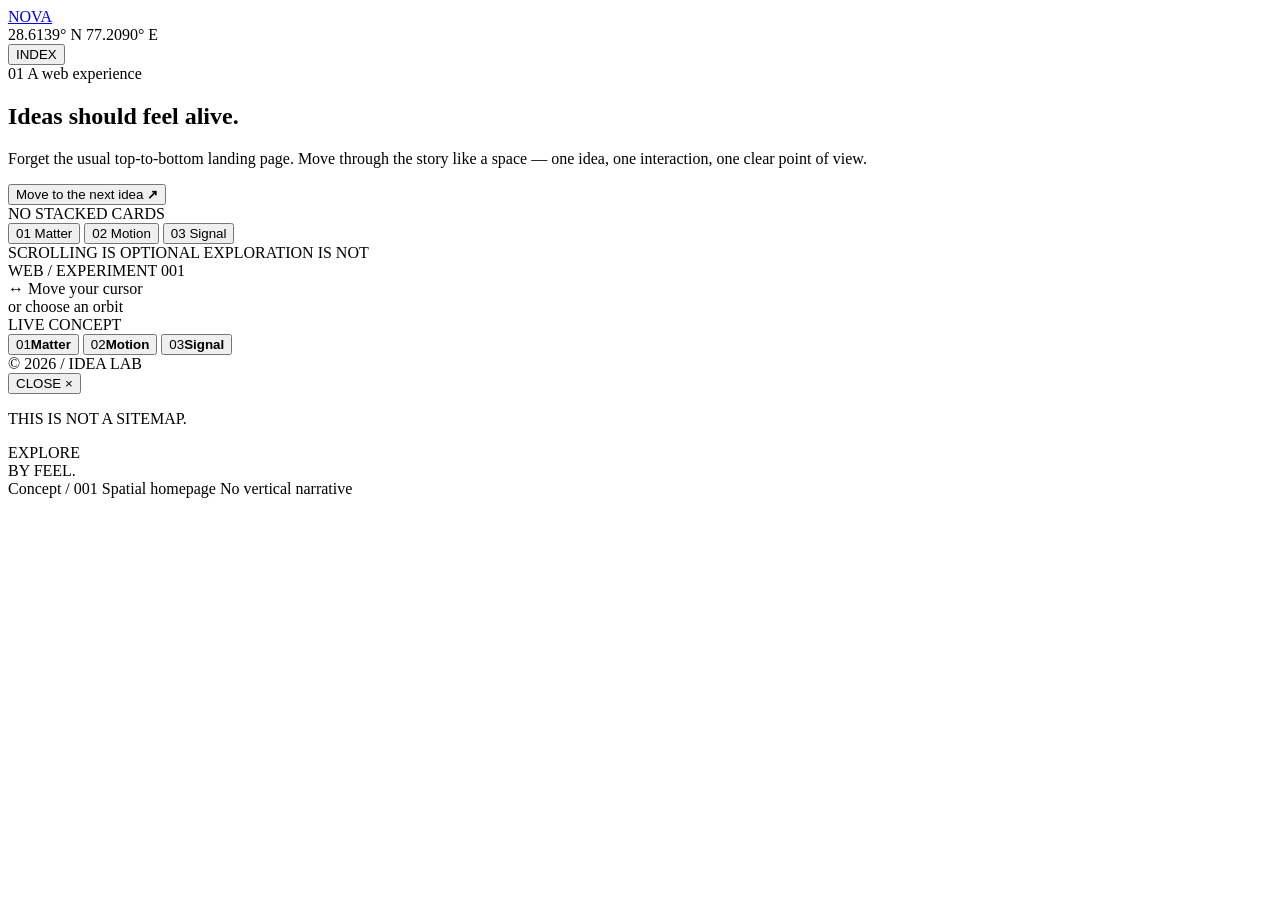
==== index.html @ 2e42d306 "Add spatial homepage concept" ====
<!DOCTYPE html>
<html lang="en">
<head>
  <meta charset="UTF-8" />
  <meta name="viewport" content="width=device-width, initial-scale=1.0" />
  <meta name="description" content="A spatial, non-linear single-page website concept." />
  <title>NOVA — Spatial Web Concept</title>

  <link rel="preconnect" href="https://fonts.googleapis.com">
  <link rel="preconnect" href="https://fonts.gstatic.com" crossorigin>
  <link href="https://fonts.googleapis.com/css2?family=Manrope:wght@400;500;600;700;800&display=swap" rel="stylesheet">

  <link rel="stylesheet" href="styles.css" />
</head>
<body>
  <div class="cursor" aria-hidden="true"></div>
  <div class="cursor-dot" aria-hidden="true"></div>

  <div class="page-noise" aria-hidden="true"></div>
  <div class="grid" aria-hidden="true"></div>

  <header class="topbar">
    <a class="brand" href="#" aria-label="NOVA home">
      <span class="brand-mark">
        <i></i><i></i><i></i><i></i>
      </span>
      <span>NOVA</span>
    </a>

    <div class="coordinates" aria-hidden="true">
      <span>28.6139° N</span>
      <span>77.2090° E</span>
    </div>

    <button class="menu-button" type="button" aria-label="Open concept menu">
      <span>INDEX</span>
      <span class="menu-dot"></span>
    </button>
  </header>

  <main class="stage">
    <div class="ambient ambient-a" aria-hidden="true"></div>
    <div class="ambient ambient-b" aria-hidden="true"></div>
    <div class="ambient ambient-c" aria-hidden="true"></div>

    <section class="core" aria-live="polite">
      <span class="orbit-line orbit-line-a" aria-hidden="true"></span>
      <span class="orbit-line orbit-line-b" aria-hidden="true"></span>

      <div class="core-inner">
        <div class="eyebrow">
          <span class="eyebrow-index" id="eyebrowIndex">01</span>
          <span id="eyebrowText">A web experience</span>
        </div>

        <h1 id="sceneTitle">
          <span>Ideas should</span>
          <strong>feel alive.</strong>
        </h1>

        <p id="sceneCopy">
          Forget the usual top-to-bottom landing page. Move through the story like a space — one idea, one interaction, one clear point of view.
        </p>

        <button class="primary-action" id="primaryAction" type="button">
          <span>Move to the next idea</span>
          <b>↗</b>
        </button>
      </div>

      <div class="core-stamp" aria-hidden="true">
        <span>NO</span>
        <span>STACKED</span>
        <span>CARDS</span>
      </div>
    </section>

    <button class="scene-node node-one is-active" data-scene="0" type="button" aria-label="Open Matter scene">
      <span class="node-number">01</span>
      <span class="node-label">Matter</span>
      <span class="node-pulse"></span>
    </button>

    <button class="scene-node node-two" data-scene="1" type="button" aria-label="Open Motion scene">
      <span class="node-number">02</span>
      <span class="node-label">Motion</span>
      <span class="node-pulse"></span>
    </button>

    <button class="scene-node node-three" data-scene="2" type="button" aria-label="Open Signal scene">
      <span class="node-number">03</span>
      <span class="node-label">Signal</span>
      <span class="node-pulse"></span>
    </button>

    <div class="side-note side-note-left" aria-hidden="true">
      <span>SCROLLING IS OPTIONAL</span>
      <i></i>
      <span>EXPLORATION IS NOT</span>
    </div>

    <div class="side-note side-note-right" aria-hidden="true">
      <span>WEB / EXPERIMENT 001</span>
    </div>

    <div class="gesture-hint" aria-hidden="true">
      <span class="gesture-icon">↔</span>
      <span>Move your cursor<br>or choose an orbit</span>
    </div>
  </main>

  <footer class="bottom-bar">
    <div class="status">
      <span class="status-light"></span>
      <span>LIVE CONCEPT</span>
    </div>

    <nav class="scene-track" aria-label="Scene selector">
      <button class="track-item is-active" data-scene="0" type="button">
        <span>01</span><i></i><b>Matter</b>
      </button>
      <button class="track-item" data-scene="1" type="button">
        <span>02</span><i></i><b>Motion</b>
      </button>
      <button class="track-item" data-scene="2" type="button">
        <span>03</span><i></i><b>Signal</b>
      </button>
    </nav>

    <div class="edition">© 2026 / IDEA LAB</div>
  </footer>

  <aside class="index-panel" aria-hidden="true">
    <button class="panel-close" type="button">CLOSE ×</button>
    <p>THIS IS NOT A SITEMAP.</p>
    <div class="panel-word">EXPLORE<br>BY FEEL.</div>
    <div class="panel-meta">
      <span>Concept / 001</span>
      <span>Spatial homepage</span>
      <span>No vertical narrative</span>
    </div>
  </aside>

  <script src="script.js"></script>
</body>
</html>
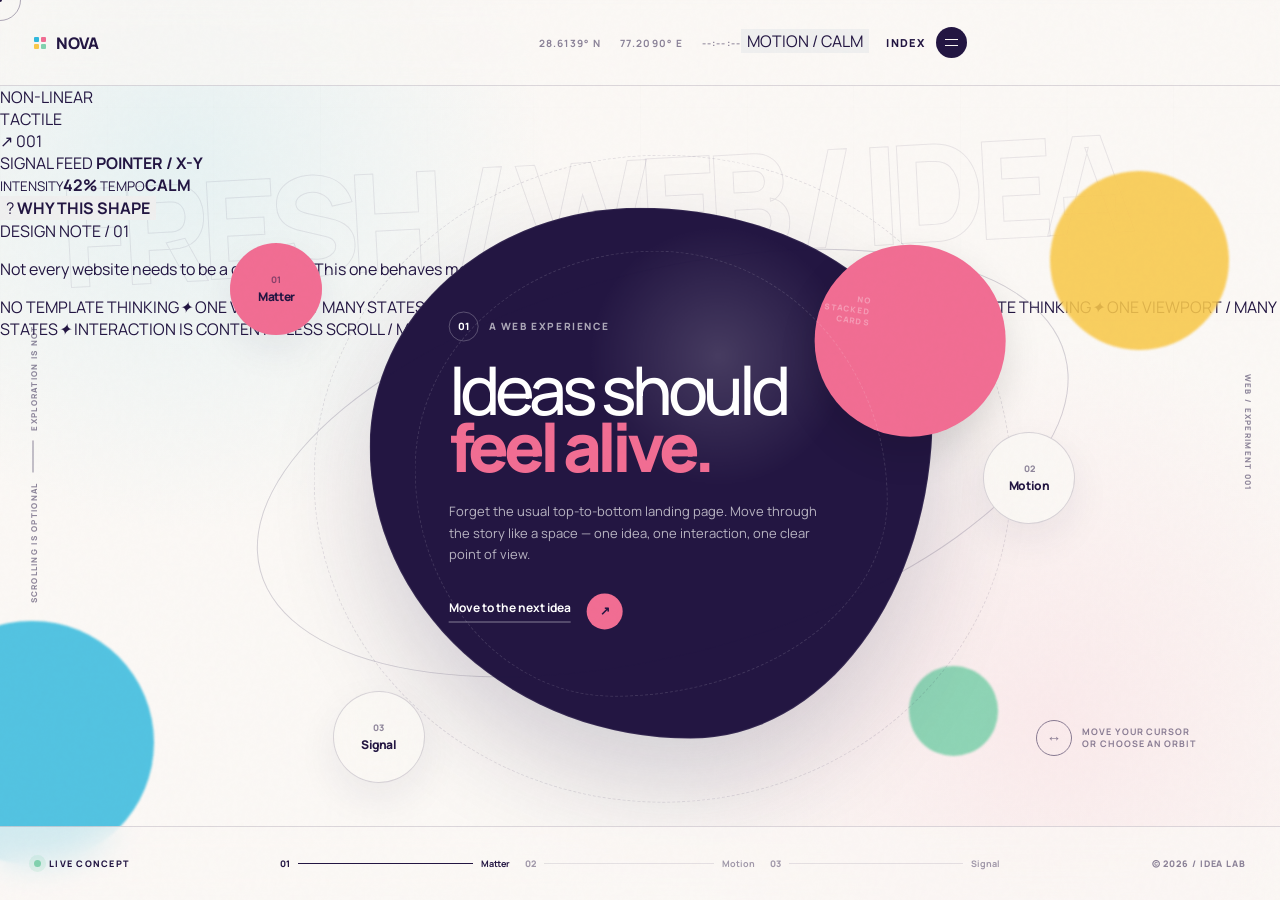
==== commit 68dbca58: "Expand spatial homepage with interactive UI elements" ====
--- a/index.html
+++ b/index.html
@@ -30,18 +30,30 @@
     <div class="coordinates" aria-hidden="true">
       <span>28.6139° N</span>
       <span>77.2090° E</span>
+      <span id="localClock">--:--:--</span>
     </div>
 
-    <button class="menu-button" type="button" aria-label="Open concept menu">
-      <span>INDEX</span>
-      <span class="menu-dot"></span>
-    </button>
+    <div class="top-actions">
+      <button class="motion-toggle" id="motionToggle" type="button" aria-pressed="false">
+        <span class="motion-toggle-dot"></span>
+        <span>MOTION / CALM</span>
+      </button>
+
+      <button class="menu-button" type="button" aria-label="Open concept menu">
+        <span>INDEX</span>
+        <span class="menu-dot"></span>
+      </button>
+    </div>
   </header>
 
   <main class="stage">
     <div class="ambient ambient-a" aria-hidden="true"></div>
     <div class="ambient ambient-b" aria-hidden="true"></div>
     <div class="ambient ambient-c" aria-hidden="true"></div>
+
+    <div class="kinetic-label kinetic-a" id="kineticA" aria-hidden="true">NON-LINEAR</div>
+    <div class="kinetic-label kinetic-b" id="kineticB" aria-hidden="true">TACTILE</div>
+    <div class="kinetic-label kinetic-c" aria-hidden="true">↗ 001</div>
 
     <section class="core" aria-live="polite">
       <span class="orbit-line orbit-line-a" aria-hidden="true"></span>
@@ -107,6 +119,44 @@
       <span class="gesture-icon">↔</span>
       <span>Move your cursor<br>or choose an orbit</span>
     </div>
+
+    <aside class="signal-console" aria-label="Interactive signal console">
+      <div class="console-top">
+        <span><i class="live-pip"></i> SIGNAL FEED</span>
+        <b id="signalName">POINTER / X-Y</b>
+      </div>
+      <div class="signal-bars" aria-hidden="true">
+        <i></i><i></i><i></i><i></i><i></i><i></i>
+        <i></i><i></i><i></i><i></i><i></i><i></i>
+      </div>
+      <div class="console-readout">
+        <span><small>INTENSITY</small><strong id="signalValue">42%</strong></span>
+        <span><small>TEMPO</small><strong id="signalTempo">CALM</strong></span>
+      </div>
+    </aside>
+
+    <button class="manifesto-trigger" id="manifestoTrigger" type="button" aria-expanded="false">
+      <span>?</span>
+      <b>WHY THIS SHAPE</b>
+    </button>
+
+    <div class="manifesto-note" id="manifestoNote" aria-hidden="true">
+      <span class="manifesto-kicker">DESIGN NOTE / 01</span>
+      <p>Not every website needs to be a document. This one behaves more like an object you inspect.</p>
+    </div>
+
+    <div class="ticker-shell" aria-hidden="true">
+      <div class="ticker-track">
+        <span>NO TEMPLATE THINKING</span><i>✦</i>
+        <span>ONE VIEWPORT / MANY STATES</span><i>✦</i>
+        <span>INTERACTION IS CONTENT</span><i>✦</i>
+        <span>LESS SCROLL / MORE DISCOVERY</span><i>✦</i>
+        <span>NO TEMPLATE THINKING</span><i>✦</i>
+        <span>ONE VIEWPORT / MANY STATES</span><i>✦</i>
+        <span>INTERACTION IS CONTENT</span><i>✦</i>
+        <span>LESS SCROLL / MORE DISCOVERY</span><i>✦</i>
+      </div>
+    </div>
   </main>
 
   <footer class="bottom-bar">
--- a/styles.css
+++ b/styles.css
@@ -0,0 +1,928 @@
+:root {
+  --paper: #fbf8f5;
+  --paper-deep: #f1ebe7;
+  --ink: #231642;
+  --ink-soft: #5b5367;
+  --purple: #5b1b8c;
+  --pink: #f16d93;
+  --cyan: #31b9dd;
+  --mint: #82d1ae;
+  --yellow: #f8c84b;
+  --accent: #f16d93;
+  --accent-soft: #ffd6e2;
+  --accent-ink: #231642;
+  --line: rgba(35, 22, 66, 0.15);
+  --mx: 0;
+  --my: 0;
+  --ease: cubic-bezier(.22, 1, .36, 1);
+}
+
+* {
+  box-sizing: border-box;
+}
+
+html {
+  background: var(--paper);
+}
+
+body {
+  margin: 0;
+  min-height: 100vh;
+  overflow: hidden;
+  background:
+    radial-gradient(circle at 14% 18%, rgba(49, 185, 221, .10), transparent 28%),
+    radial-gradient(circle at 82% 80%, rgba(241, 109, 147, .10), transparent 30%),
+    var(--paper);
+  color: var(--ink);
+  font-family: "Manrope", Arial, sans-serif;
+  text-rendering: optimizeLegibility;
+}
+
+button,
+a {
+  color: inherit;
+  font: inherit;
+}
+
+button {
+  border: 0;
+}
+
+a {
+  text-decoration: none;
+}
+
+::selection {
+  background: var(--yellow);
+  color: var(--ink);
+}
+
+.page-noise {
+  position: fixed;
+  inset: 0;
+  z-index: 100;
+  pointer-events: none;
+  opacity: .22;
+  mix-blend-mode: multiply;
+  background-image: url("data:image/svg+xml,%3Csvg viewBox='0 0 180 180' xmlns='http://www.w3.org/2000/svg'%3E%3Cfilter id='n'%3E%3CfeTurbulence type='fractalNoise' baseFrequency='.85' numOctaves='3' stitchTiles='stitch'/%3E%3C/filter%3E%3Crect width='100%25' height='100%25' filter='url(%23n)' opacity='.08'/%3E%3C/svg%3E");
+}
+
+.grid {
+  position: fixed;
+  inset: 0;
+  pointer-events: none;
+  background-image:
+    linear-gradient(var(--line) 1px, transparent 1px),
+    linear-gradient(90deg, var(--line) 1px, transparent 1px);
+  background-size: 8.333vw 8.333vw;
+  mask-image: linear-gradient(to bottom, rgba(0,0,0,.34), transparent 78%);
+  opacity: .24;
+}
+
+.topbar {
+  position: fixed;
+  z-index: 30;
+  top: 0;
+  left: 0;
+  width: 100%;
+  height: 86px;
+  display: grid;
+  grid-template-columns: 1fr auto 1fr;
+  align-items: center;
+  padding: 0 34px;
+  border-bottom: 1px solid var(--line);
+  backdrop-filter: blur(14px);
+  background: rgba(251, 248, 245, .66);
+}
+
+.brand {
+  width: max-content;
+  display: inline-flex;
+  align-items: center;
+  gap: 10px;
+  font-size: 16px;
+  font-weight: 800;
+  letter-spacing: -.03em;
+}
+
+.brand-mark {
+  display: grid;
+  grid-template-columns: repeat(2, 5px);
+  grid-template-rows: repeat(2, 5px);
+  gap: 2px;
+}
+
+.brand-mark i {
+  display: block;
+  border-radius: 1px;
+}
+
+.brand-mark i:nth-child(1) { background: var(--cyan); }
+.brand-mark i:nth-child(2) { background: var(--pink); }
+.brand-mark i:nth-child(3) { background: var(--yellow); }
+.brand-mark i:nth-child(4) { background: var(--mint); }
+
+.coordinates {
+  display: flex;
+  gap: 18px;
+  font-size: 10px;
+  font-weight: 700;
+  letter-spacing: .12em;
+  opacity: .52;
+}
+
+.menu-button {
+  justify-self: end;
+  padding: 10px 0 10px 14px;
+  display: inline-flex;
+  align-items: center;
+  gap: 11px;
+  background: transparent;
+  cursor: pointer;
+  font-size: 11px;
+  font-weight: 800;
+  letter-spacing: .12em;
+}
+
+.menu-dot {
+  width: 31px;
+  height: 31px;
+  border-radius: 50%;
+  background: var(--ink);
+  position: relative;
+  transition: transform .35s var(--ease), background .35s ease;
+}
+
+.menu-dot::before,
+.menu-dot::after {
+  content: "";
+  position: absolute;
+  left: 9px;
+  width: 13px;
+  height: 1px;
+  background: var(--paper);
+}
+
+.menu-dot::before { top: 12px; }
+.menu-dot::after { top: 18px; }
+
+.menu-button:hover .menu-dot {
+  transform: rotate(12deg) scale(1.08);
+  background: var(--purple);
+}
+
+.stage {
+  position: relative;
+  height: 100vh;
+  min-height: 680px;
+  padding-top: 86px;
+  overflow: hidden;
+  isolation: isolate;
+}
+
+.stage::before {
+  content: "FRESH / WEB / IDEA";
+  position: absolute;
+  z-index: -4;
+  left: 4.6vw;
+  top: 17vh;
+  font-size: clamp(64px, 10.6vw, 190px);
+  line-height: .82;
+  font-weight: 800;
+  letter-spacing: -.085em;
+  color: transparent;
+  -webkit-text-stroke: 1px rgba(35, 22, 66, .085);
+  transform: rotate(-3deg);
+  white-space: nowrap;
+}
+
+.ambient {
+  position: absolute;
+  pointer-events: none;
+  border-radius: 50%;
+  filter: blur(1px);
+  transition: background 1s var(--ease), transform .25s ease-out;
+}
+
+.ambient-a {
+  width: 19vw;
+  aspect-ratio: 1;
+  left: -7vw;
+  bottom: 4vh;
+  background: var(--cyan);
+  opacity: .83;
+  transform: translate(calc(var(--mx) * -12px), calc(var(--my) * -8px));
+}
+
+.ambient-b {
+  width: 14vw;
+  aspect-ratio: 1;
+  right: 4vw;
+  top: 19vh;
+  background: var(--yellow);
+  opacity: .88;
+  transform: translate(calc(var(--mx) * 18px), calc(var(--my) * 11px));
+}
+
+.ambient-c {
+  width: 7vw;
+  aspect-ratio: 1;
+  right: 22vw;
+  bottom: 16vh;
+  background: var(--mint);
+  opacity: .9;
+  transform: translate(calc(var(--mx) * -9px), calc(var(--my) * 15px));
+}
+
+.core {
+  position: absolute;
+  z-index: 6;
+  width: min(44vw, 720px);
+  aspect-ratio: 1.06;
+  left: 50%;
+  top: 52%;
+  transform:
+    translate(-48%, -49%)
+    rotate(calc(var(--mx) * 1.6deg));
+  border-radius: 48% 52% 43% 57% / 45% 39% 61% 55%;
+  background:
+    radial-gradient(circle at 62% 28%, rgba(255,255,255,.16), transparent 25%),
+    var(--ink);
+  color: white;
+  box-shadow:
+    0 46px 100px rgba(35, 22, 66, .18),
+    inset 0 0 0 1px rgba(255,255,255,.08);
+  transition:
+    border-radius .9s var(--ease),
+    transform .16s linear,
+    background .6s ease;
+  display: grid;
+  place-items: center;
+}
+
+.core::before {
+  content: "";
+  position: absolute;
+  inset: 8%;
+  border: 1px dashed rgba(255,255,255,.13);
+  border-radius: 51% 49% 58% 42% / 49% 56% 44% 51%;
+  animation: slowRotate 28s linear infinite;
+}
+
+.core::after {
+  content: "";
+  position: absolute;
+  width: 34%;
+  aspect-ratio: 1;
+  right: -13%;
+  top: 7%;
+  border-radius: 50%;
+  background: var(--accent);
+  box-shadow: 0 16px 38px rgba(0,0,0,.12);
+  transition: background .55s var(--ease);
+  z-index: -1;
+}
+
+.core.is-changing {
+  border-radius: 59% 41% 54% 46% / 42% 60% 40% 58%;
+}
+
+.core-inner {
+  width: 72%;
+  position: relative;
+  z-index: 2;
+  transform: translateY(-1%);
+}
+
+.eyebrow {
+  display: flex;
+  align-items: center;
+  gap: 10px;
+  margin-bottom: 20px;
+  text-transform: uppercase;
+  font-size: 10px;
+  font-weight: 800;
+  letter-spacing: .16em;
+  color: rgba(255,255,255,.62);
+}
+
+.eyebrow-index {
+  display: grid;
+  place-items: center;
+  width: 30px;
+  height: 30px;
+  border: 1px solid rgba(255,255,255,.25);
+  border-radius: 50%;
+  color: white;
+  letter-spacing: 0;
+}
+
+.core h1 {
+  margin: 0;
+  font-size: clamp(48px, 5.25vw, 94px);
+  line-height: .86;
+  letter-spacing: -.075em;
+  font-weight: 500;
+}
+
+.core h1 span,
+.core h1 strong {
+  display: block;
+}
+
+.core h1 strong {
+  color: var(--accent);
+  font-weight: 800;
+  transition: color .55s var(--ease);
+}
+
+.core p {
+  width: min(92%, 530px);
+  margin: 25px 0 27px;
+  color: rgba(255,255,255,.68);
+  font-size: clamp(13px, .92vw, 16px);
+  line-height: 1.65;
+}
+
+.primary-action {
+  display: inline-flex;
+  align-items: center;
+  gap: 16px;
+  padding: 0;
+  color: white;
+  background: transparent;
+  cursor: pointer;
+  font-size: 12px;
+  font-weight: 700;
+}
+
+.primary-action span {
+  border-bottom: 1px solid rgba(255,255,255,.45);
+  padding-bottom: 5px;
+}
+
+.primary-action b {
+  width: 36px;
+  height: 36px;
+  display: grid;
+  place-items: center;
+  border-radius: 50%;
+  background: var(--accent);
+  color: var(--accent-ink);
+  transition: transform .25s var(--ease), background .45s ease;
+}
+
+.primary-action:hover b {
+  transform: rotate(45deg) scale(1.08);
+}
+
+.core-stamp {
+  position: absolute;
+  right: 11%;
+  top: 16%;
+  display: grid;
+  justify-items: end;
+  font-size: 8px;
+  line-height: 1.35;
+  font-weight: 800;
+  letter-spacing: .16em;
+  opacity: .32;
+  transform: rotate(7deg);
+}
+
+.orbit-line {
+  position: absolute;
+  border-radius: 50%;
+  border: 1px solid rgba(35,22,66,.18);
+  pointer-events: none;
+  z-index: -3;
+}
+
+.orbit-line-a {
+  width: 148%;
+  height: 72%;
+  left: -22%;
+  top: 12%;
+  transform: rotate(-15deg);
+}
+
+.orbit-line-b {
+  width: 124%;
+  height: 122%;
+  left: -10%;
+  top: -10%;
+  border-style: dashed;
+  opacity: .62;
+}
+
+.scene-node {
+  position: absolute;
+  z-index: 12;
+  width: 92px;
+  aspect-ratio: 1;
+  border-radius: 50%;
+  display: grid;
+  place-items: center;
+  align-content: center;
+  gap: 2px;
+  border: 1px solid rgba(35,22,66,.16);
+  background: rgba(251,248,245,.82);
+  color: var(--ink);
+  backdrop-filter: blur(14px);
+  cursor: pointer;
+  box-shadow: 0 15px 40px rgba(35,22,66,.07);
+  transition:
+    transform .4s var(--ease),
+    background .4s ease,
+    color .4s ease,
+    border-color .4s ease;
+}
+
+.scene-node:hover {
+  transform: scale(1.12) rotate(-5deg);
+}
+
+.scene-node.is-active {
+  background: var(--accent);
+  border-color: transparent;
+  color: var(--accent-ink);
+}
+
+.node-number {
+  font-size: 9px;
+  font-weight: 800;
+  opacity: .5;
+}
+
+.node-label {
+  font-size: 12px;
+  font-weight: 800;
+  letter-spacing: -.03em;
+}
+
+.node-pulse {
+  position: absolute;
+  inset: -7px;
+  border: 1px solid currentColor;
+  border-radius: inherit;
+  opacity: 0;
+}
+
+.scene-node.is-active .node-pulse {
+  animation: pulse 2.4s ease-out infinite;
+}
+
+.node-one {
+  left: 18vw;
+  top: 27vh;
+}
+
+.node-two {
+  right: 16vw;
+  top: 48vh;
+}
+
+.node-three {
+  left: 26vw;
+  bottom: 13vh;
+}
+
+.side-note {
+  position: absolute;
+  z-index: 4;
+  display: flex;
+  align-items: center;
+  gap: 10px;
+  font-size: 8px;
+  font-weight: 800;
+  letter-spacing: .16em;
+  opacity: .5;
+}
+
+.side-note i {
+  width: 32px;
+  height: 1px;
+  background: currentColor;
+}
+
+.side-note-left {
+  left: 33px;
+  top: 51%;
+  transform: rotate(-90deg) translateX(-50%);
+  transform-origin: left center;
+}
+
+.side-note-right {
+  right: 31px;
+  top: 54%;
+  transform: rotate(90deg);
+  transform-origin: right center;
+}
+
+.gesture-hint {
+  position: absolute;
+  z-index: 5;
+  right: 6.6vw;
+  bottom: 16vh;
+  display: flex;
+  gap: 10px;
+  align-items: center;
+  font-size: 9px;
+  line-height: 1.35;
+  font-weight: 700;
+  text-transform: uppercase;
+  letter-spacing: .1em;
+  opacity: .52;
+}
+
+.gesture-icon {
+  width: 36px;
+  height: 36px;
+  border-radius: 50%;
+  display: grid;
+  place-items: center;
+  border: 1px solid currentColor;
+  font-size: 15px;
+}
+
+.bottom-bar {
+  position: fixed;
+  z-index: 30;
+  left: 0;
+  bottom: 0;
+  width: 100%;
+  height: 74px;
+  padding: 0 34px;
+  display: grid;
+  grid-template-columns: 1fr minmax(420px, 720px) 1fr;
+  align-items: center;
+  border-top: 1px solid var(--line);
+  background: rgba(251,248,245,.76);
+  backdrop-filter: blur(16px);
+}
+
+.status {
+  display: inline-flex;
+  align-items: center;
+  gap: 8px;
+  font-size: 9px;
+  font-weight: 800;
+  letter-spacing: .14em;
+}
+
+.status-light {
+  width: 7px;
+  height: 7px;
+  border-radius: 50%;
+  background: var(--mint);
+  box-shadow: 0 0 0 5px rgba(130,209,174,.18);
+}
+
+.scene-track {
+  justify-self: center;
+  width: 100%;
+  display: grid;
+  grid-template-columns: repeat(3, 1fr);
+  gap: 15px;
+}
+
+.track-item {
+  display: grid;
+  grid-template-columns: auto 1fr auto;
+  align-items: center;
+  gap: 8px;
+  padding: 10px 0;
+  background: transparent;
+  cursor: pointer;
+  opacity: .42;
+  transition: opacity .3s ease;
+}
+
+.track-item:hover,
+.track-item.is-active {
+  opacity: 1;
+}
+
+.track-item span,
+.track-item b {
+  font-size: 9px;
+  font-weight: 800;
+}
+
+.track-item b {
+  font-weight: 700;
+}
+
+.track-item i {
+  height: 1px;
+  background: rgba(35,22,66,.25);
+  position: relative;
+  overflow: hidden;
+}
+
+.track-item i::before {
+  content: "";
+  position: absolute;
+  inset: 0;
+  background: var(--ink);
+  transform: translateX(-101%);
+  transition: transform .65s var(--ease);
+}
+
+.track-item.is-active i::before {
+  transform: translateX(0);
+}
+
+.edition {
+  justify-self: end;
+  font-size: 9px;
+  font-weight: 800;
+  letter-spacing: .1em;
+  opacity: .52;
+}
+
+.index-panel {
+  position: fixed;
+  z-index: 80;
+  inset: 0;
+  padding: 36px;
+  background: var(--ink);
+  color: white;
+  display: grid;
+  grid-template-columns: 1fr 1fr;
+  grid-template-rows: auto 1fr auto;
+  transform: translateY(-105%);
+  transition: transform .8s var(--ease);
+}
+
+.index-panel.is-open {
+  transform: translateY(0);
+}
+
+.panel-close {
+  grid-column: 2;
+  justify-self: end;
+  color: white;
+  background: transparent;
+  font-size: 11px;
+  font-weight: 800;
+  letter-spacing: .13em;
+  cursor: pointer;
+}
+
+.index-panel > p {
+  grid-column: 1;
+  align-self: end;
+  margin: 0 0 9px;
+  font-size: 10px;
+  letter-spacing: .16em;
+  opacity: .45;
+}
+
+.panel-word {
+  grid-column: 1 / -1;
+  align-self: center;
+  font-size: clamp(80px, 13vw, 210px);
+  line-height: .72;
+  letter-spacing: -.09em;
+  font-weight: 800;
+  color: var(--pink);
+}
+
+.panel-meta {
+  grid-column: 2;
+  justify-self: end;
+  display: grid;
+  justify-items: end;
+  gap: 6px;
+  font-size: 10px;
+  text-transform: uppercase;
+  letter-spacing: .1em;
+  opacity: .56;
+}
+
+.cursor,
+.cursor-dot {
+  position: fixed;
+  z-index: 200;
+  top: 0;
+  left: 0;
+  pointer-events: none;
+  border-radius: 50%;
+  transform: translate(-50%, -50%);
+  opacity: 0;
+}
+
+.cursor {
+  width: 42px;
+  height: 42px;
+  border: 1px solid rgba(35,22,66,.35);
+  transition: width .25s var(--ease), height .25s var(--ease), background .25s ease;
+}
+
+.cursor-dot {
+  width: 4px;
+  height: 4px;
+  background: var(--ink);
+}
+
+body.has-pointer .cursor,
+body.has-pointer .cursor-dot {
+  opacity: 1;
+}
+
+body.is-hovering .cursor {
+  width: 58px;
+  height: 58px;
+  background: rgba(248,200,75,.18);
+}
+
+@keyframes slowRotate {
+  to { transform: rotate(360deg); }
+}
+
+@keyframes pulse {
+  0% { transform: scale(.92); opacity: .4; }
+  80%, 100% { transform: scale(1.34); opacity: 0; }
+}
+
+@media (max-width: 1100px) {
+  .core {
+    width: min(57vw, 680px);
+  }
+
+  .node-one { left: 9vw; }
+  .node-two { right: 7vw; }
+  .node-three { left: 19vw; }
+
+  .ambient-a { width: 25vw; }
+  .ambient-b { width: 21vw; }
+  .ambient-c { width: 11vw; }
+
+  .side-note {
+    display: none;
+  }
+}
+
+@media (max-width: 760px) {
+  body {
+    overflow: auto;
+  }
+
+  .topbar {
+    height: 72px;
+    padding: 0 18px;
+    grid-template-columns: 1fr auto;
+  }
+
+  .coordinates {
+    display: none;
+  }
+
+  .stage {
+    height: auto;
+    min-height: 100svh;
+    padding: 98px 18px 118px;
+    display: flex;
+    flex-direction: column;
+  }
+
+  .stage::before {
+    top: 100px;
+    left: 12px;
+    font-size: 23vw;
+    white-space: normal;
+  }
+
+  .core {
+    position: relative;
+    inset: auto;
+    width: 100%;
+    min-height: 58svh;
+    aspect-ratio: auto;
+    transform: none;
+    border-radius: 42% 58% 44% 56% / 34% 38% 62% 66%;
+    margin: 6vh auto 0;
+  }
+
+  .core-inner {
+    width: 78%;
+    padding: 50px 0;
+  }
+
+  .core h1 {
+    font-size: clamp(48px, 15vw, 78px);
+  }
+
+  .core p {
+    width: 100%;
+  }
+
+  .core::after {
+    width: 27%;
+    right: -4%;
+    top: -7%;
+  }
+
+  .core-stamp,
+  .orbit-line,
+  .gesture-hint {
+    display: none;
+  }
+
+  .scene-node {
+    width: 74px;
+    position: absolute;
+  }
+
+  .node-one {
+    left: 6vw;
+    top: 14vh;
+  }
+
+  .node-two {
+    right: 4vw;
+    top: 35vh;
+  }
+
+  .node-three {
+    left: 9vw;
+    bottom: 12vh;
+  }
+
+  .ambient-a {
+    width: 43vw;
+    left: -21vw;
+    bottom: 17vh;
+  }
+
+  .ambient-b {
+    width: 31vw;
+    right: -13vw;
+    top: 9vh;
+  }
+
+  .ambient-c {
+    width: 19vw;
+    right: 17vw;
+    bottom: 8vh;
+  }
+
+  .bottom-bar {
+    height: 88px;
+    padding: 0 18px;
+    grid-template-columns: 1fr;
+  }
+
+  .status,
+  .edition {
+    display: none;
+  }
+
+  .scene-track {
+    min-width: 0;
+    gap: 10px;
+  }
+
+  .track-item {
+    grid-template-columns: auto 1fr;
+  }
+
+  .track-item b {
+    display: none;
+  }
+
+  .index-panel {
+    padding: 24px 18px;
+    grid-template-columns: 1fr;
+  }
+
+  .panel-close {
+    grid-column: 1;
+  }
+
+  .index-panel > p {
+    grid-column: 1;
+  }
+
+  .panel-word {
+    grid-column: 1;
+    font-size: 23vw;
+  }
+
+  .panel-meta {
+    grid-column: 1;
+    justify-self: start;
+    justify-items: start;
+  }
+}
+
+@media (prefers-reduced-motion: reduce) {
+  *,
+  *::before,
+  *::after {
+    animation-duration: .01ms !important;
+    animation-iteration-count: 1 !important;
+    transition-duration: .01ms !important;
+  }
+}
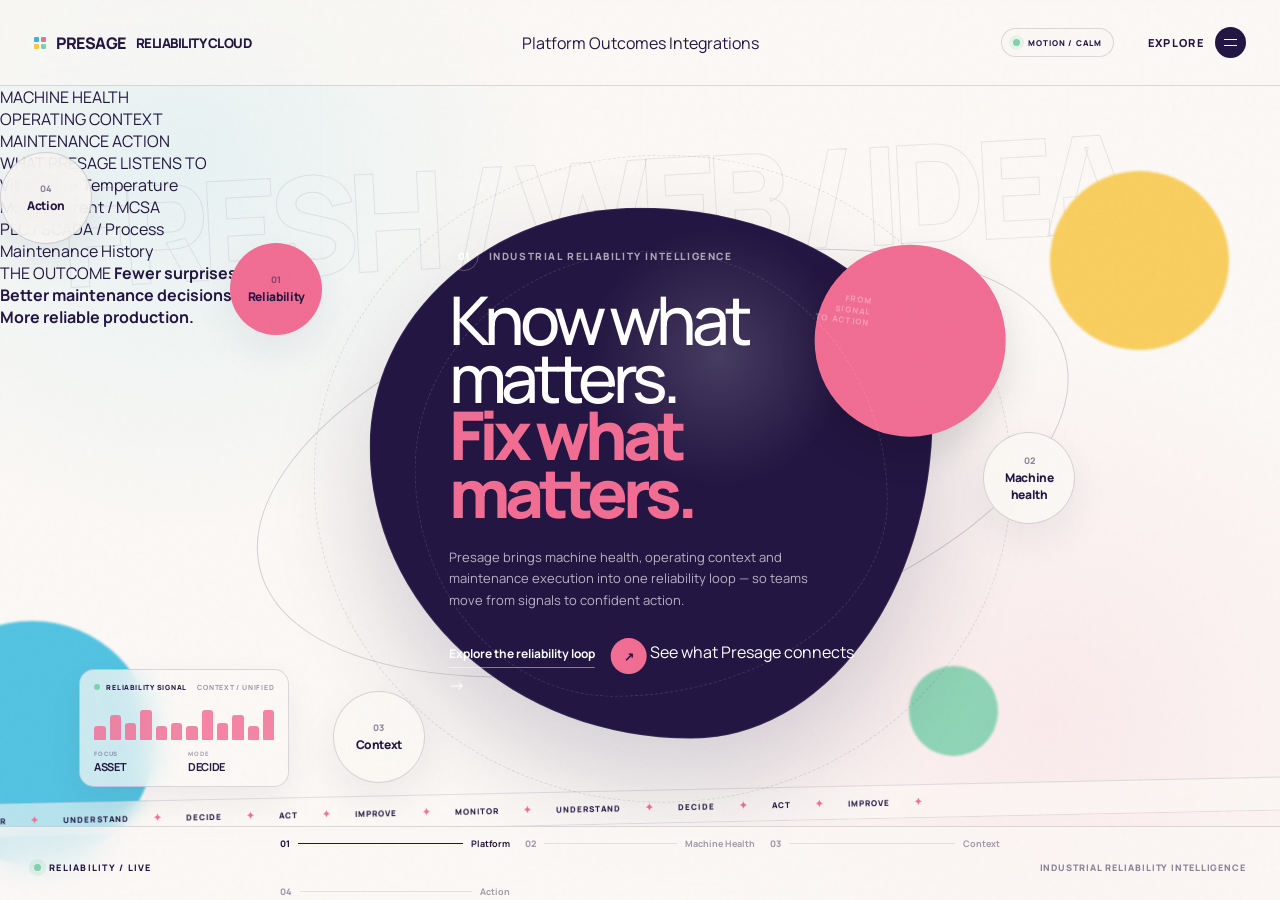
==== commit 29140979: "Reposition homepage around industrial reliability" ====
--- a/index.html
+++ b/index.html
@@ -1,196 +1,158 @@
 <!DOCTYPE html>
-<html lang="en">
+<html lang="en" data-page="home">
 <head>
   <meta charset="UTF-8" />
   <meta name="viewport" content="width=device-width, initial-scale=1.0" />
-  <meta name="description" content="A spatial, non-linear single-page website concept." />
-  <title>NOVA — Spatial Web Concept</title>
-
+  <meta name="description" content="Presage Reliability Cloud connects machine health, operational context and maintenance execution in one industrial reliability platform." />
+  <title>Presage — Industrial Reliability Intelligence</title>
   <link rel="preconnect" href="https://fonts.googleapis.com">
   <link rel="preconnect" href="https://fonts.gstatic.com" crossorigin>
   <link href="https://fonts.googleapis.com/css2?family=Manrope:wght@400;500;600;700;800&display=swap" rel="stylesheet">
-
   <link rel="stylesheet" href="styles.css" />
 </head>
 <body>
   <div class="cursor" aria-hidden="true"></div>
   <div class="cursor-dot" aria-hidden="true"></div>
-
   <div class="page-noise" aria-hidden="true"></div>
   <div class="grid" aria-hidden="true"></div>
 
   <header class="topbar">
-    <a class="brand" href="#" aria-label="NOVA home">
-      <span class="brand-mark">
-        <i></i><i></i><i></i><i></i>
-      </span>
-      <span>NOVA</span>
+    <a class="brand" href="index.html" aria-label="Presage home">
+      <span class="brand-mark" aria-hidden="true"><i></i><i></i><i></i><i></i></span>
+      <span>PRESAGE</span>
+      <small>RELIABILITY CLOUD</small>
     </a>
 
-    <div class="coordinates" aria-hidden="true">
-      <span>28.6139° N</span>
-      <span>77.2090° E</span>
-      <span id="localClock">--:--:--</span>
-    </div>
+    <nav class="desktop-nav" aria-label="Main navigation">
+      <a href="platform.html">Platform</a>
+      <a href="solutions.html">Outcomes</a>
+      <a href="integrations.html">Integrations</a>
+    </nav>
 
     <div class="top-actions">
       <button class="motion-toggle" id="motionToggle" type="button" aria-pressed="false">
-        <span class="motion-toggle-dot"></span>
-        <span>MOTION / CALM</span>
+        <span class="motion-toggle-dot"></span><span>MOTION / CALM</span>
       </button>
-
-      <button class="menu-button" type="button" aria-label="Open concept menu">
-        <span>INDEX</span>
-        <span class="menu-dot"></span>
+      <button class="menu-button" type="button" aria-label="Open navigation">
+        <span>EXPLORE</span><span class="menu-dot"></span>
       </button>
     </div>
   </header>
 
-  <main class="stage">
+  <main class="stage home-stage">
     <div class="ambient ambient-a" aria-hidden="true"></div>
     <div class="ambient ambient-b" aria-hidden="true"></div>
     <div class="ambient ambient-c" aria-hidden="true"></div>
 
-    <div class="kinetic-label kinetic-a" id="kineticA" aria-hidden="true">NON-LINEAR</div>
-    <div class="kinetic-label kinetic-b" id="kineticB" aria-hidden="true">TACTILE</div>
-    <div class="kinetic-label kinetic-c" aria-hidden="true">↗ 001</div>
+    <div class="stage-caption caption-a" aria-hidden="true">MACHINE HEALTH</div>
+    <div class="stage-caption caption-b" aria-hidden="true">OPERATING CONTEXT</div>
+    <div class="stage-caption caption-c" aria-hidden="true">MAINTENANCE ACTION</div>
 
-    <section class="core" aria-live="polite">
+    <section class="core reliability-core" aria-live="polite">
       <span class="orbit-line orbit-line-a" aria-hidden="true"></span>
       <span class="orbit-line orbit-line-b" aria-hidden="true"></span>
 
       <div class="core-inner">
         <div class="eyebrow">
           <span class="eyebrow-index" id="eyebrowIndex">01</span>
-          <span id="eyebrowText">A web experience</span>
+          <span id="eyebrowText">Industrial Reliability Intelligence</span>
         </div>
 
         <h1 id="sceneTitle">
-          <span>Ideas should</span>
-          <strong>feel alive.</strong>
+          <span>Know what matters.</span>
+          <strong>Fix what matters.</strong>
         </h1>
 
         <p id="sceneCopy">
-          Forget the usual top-to-bottom landing page. Move through the story like a space — one idea, one interaction, one clear point of view.
+          Presage brings machine health, operating context and maintenance execution into one reliability loop — so teams move from signals to confident action.
         </p>
 
-        <button class="primary-action" id="primaryAction" type="button">
-          <span>Move to the next idea</span>
-          <b>↗</b>
-        </button>
+        <div class="core-actions">
+          <a class="primary-action" id="primaryAction" href="platform.html">
+            <span>Explore the reliability loop</span><b>↗</b>
+          </a>
+          <a class="text-action" href="integrations.html">See what Presage connects <span>→</span></a>
+        </div>
       </div>
 
       <div class="core-stamp" aria-hidden="true">
-        <span>NO</span>
-        <span>STACKED</span>
-        <span>CARDS</span>
+        <span>FROM</span><span>SIGNAL</span><span>TO ACTION</span>
       </div>
     </section>
 
-    <button class="scene-node node-one is-active" data-scene="0" type="button" aria-label="Open Matter scene">
-      <span class="node-number">01</span>
-      <span class="node-label">Matter</span>
-      <span class="node-pulse"></span>
+    <button class="scene-node node-one is-active" data-scene="0" type="button">
+      <span class="node-number">01</span><span class="node-label">Reliability</span><span class="node-pulse"></span>
+    </button>
+    <button class="scene-node node-two" data-scene="1" type="button">
+      <span class="node-number">02</span><span class="node-label">Machine health</span><span class="node-pulse"></span>
+    </button>
+    <button class="scene-node node-three" data-scene="2" type="button">
+      <span class="node-number">03</span><span class="node-label">Context</span><span class="node-pulse"></span>
+    </button>
+    <button class="scene-node node-four" data-scene="3" type="button">
+      <span class="node-number">04</span><span class="node-label">Action</span><span class="node-pulse"></span>
     </button>
 
-    <button class="scene-node node-two" data-scene="1" type="button" aria-label="Open Motion scene">
-      <span class="node-number">02</span>
-      <span class="node-label">Motion</span>
-      <span class="node-pulse"></span>
-    </button>
+    <aside class="input-cluster" aria-label="Reliability data inputs">
+      <span class="cluster-label">WHAT PRESAGE LISTENS TO</span>
+      <div class="input-row"><i></i><span>Vibration + Temperature</span></div>
+      <div class="input-row"><i></i><span>Motor Current / MCSA</span></div>
+      <div class="input-row"><i></i><span>PLC / SCADA / Process</span></div>
+      <div class="input-row"><i></i><span>Maintenance History</span></div>
+    </aside>
 
-    <button class="scene-node node-three" data-scene="2" type="button" aria-label="Open Signal scene">
-      <span class="node-number">03</span>
-      <span class="node-label">Signal</span>
-      <span class="node-pulse"></span>
-    </button>
-
-    <div class="side-note side-note-left" aria-hidden="true">
-      <span>SCROLLING IS OPTIONAL</span>
-      <i></i>
-      <span>EXPLORATION IS NOT</span>
-    </div>
-
-    <div class="side-note side-note-right" aria-hidden="true">
-      <span>WEB / EXPERIMENT 001</span>
-    </div>
-
-    <div class="gesture-hint" aria-hidden="true">
-      <span class="gesture-icon">↔</span>
-      <span>Move your cursor<br>or choose an orbit</span>
-    </div>
-
-    <aside class="signal-console" aria-label="Interactive signal console">
+    <aside class="signal-console" aria-label="Reliability signal">
       <div class="console-top">
-        <span><i class="live-pip"></i> SIGNAL FEED</span>
-        <b id="signalName">POINTER / X-Y</b>
+        <span><i class="live-pip"></i> RELIABILITY SIGNAL</span>
+        <b id="signalName">CONTEXT / UNIFIED</b>
       </div>
       <div class="signal-bars" aria-hidden="true">
-        <i></i><i></i><i></i><i></i><i></i><i></i>
-        <i></i><i></i><i></i><i></i><i></i><i></i>
+        <i></i><i></i><i></i><i></i><i></i><i></i><i></i><i></i><i></i><i></i><i></i><i></i>
       </div>
       <div class="console-readout">
-        <span><small>INTENSITY</small><strong id="signalValue">42%</strong></span>
-        <span><small>TEMPO</small><strong id="signalTempo">CALM</strong></span>
+        <span><small>FOCUS</small><strong id="signalValue">ASSET</strong></span>
+        <span><small>MODE</small><strong id="signalTempo">DECIDE</strong></span>
       </div>
     </aside>
 
-    <button class="manifesto-trigger" id="manifestoTrigger" type="button" aria-expanded="false">
-      <span>?</span>
-      <b>WHY THIS SHAPE</b>
-    </button>
-
-    <div class="manifesto-note" id="manifestoNote" aria-hidden="true">
-      <span class="manifesto-kicker">DESIGN NOTE / 01</span>
-      <p>Not every website needs to be a document. This one behaves more like an object you inspect.</p>
+    <div class="outcome-note">
+      <span>THE OUTCOME</span>
+      <strong>Fewer surprises.<br>Better maintenance decisions.<br>More reliable production.</strong>
     </div>
 
     <div class="ticker-shell" aria-hidden="true">
       <div class="ticker-track">
-        <span>NO TEMPLATE THINKING</span><i>✦</i>
-        <span>ONE VIEWPORT / MANY STATES</span><i>✦</i>
-        <span>INTERACTION IS CONTENT</span><i>✦</i>
-        <span>LESS SCROLL / MORE DISCOVERY</span><i>✦</i>
-        <span>NO TEMPLATE THINKING</span><i>✦</i>
-        <span>ONE VIEWPORT / MANY STATES</span><i>✦</i>
-        <span>INTERACTION IS CONTENT</span><i>✦</i>
-        <span>LESS SCROLL / MORE DISCOVERY</span><i>✦</i>
+        <span>MONITOR</span><i>✦</i><span>UNDERSTAND</span><i>✦</i><span>DECIDE</span><i>✦</i><span>ACT</span><i>✦</i><span>IMPROVE</span><i>✦</i>
+        <span>MONITOR</span><i>✦</i><span>UNDERSTAND</span><i>✦</i><span>DECIDE</span><i>✦</i><span>ACT</span><i>✦</i><span>IMPROVE</span><i>✦</i>
       </div>
     </div>
   </main>
 
   <footer class="bottom-bar">
-    <div class="status">
-      <span class="status-light"></span>
-      <span>LIVE CONCEPT</span>
-    </div>
-
-    <nav class="scene-track" aria-label="Scene selector">
-      <button class="track-item is-active" data-scene="0" type="button">
-        <span>01</span><i></i><b>Matter</b>
-      </button>
-      <button class="track-item" data-scene="1" type="button">
-        <span>02</span><i></i><b>Motion</b>
-      </button>
-      <button class="track-item" data-scene="2" type="button">
-        <span>03</span><i></i><b>Signal</b>
-      </button>
+    <div class="status"><span class="status-light"></span><span>RELIABILITY / LIVE</span></div>
+    <nav class="scene-track" aria-label="Homepage story selector">
+      <button class="track-item is-active" data-scene="0" type="button"><span>01</span><i></i><b>Platform</b></button>
+      <button class="track-item" data-scene="1" type="button"><span>02</span><i></i><b>Machine Health</b></button>
+      <button class="track-item" data-scene="2" type="button"><span>03</span><i></i><b>Context</b></button>
+      <button class="track-item" data-scene="3" type="button"><span>04</span><i></i><b>Action</b></button>
     </nav>
-
-    <div class="edition">© 2026 / IDEA LAB</div>
+    <div class="edition">INDUSTRIAL RELIABILITY INTELLIGENCE</div>
   </footer>
 
   <aside class="index-panel" aria-hidden="true">
     <button class="panel-close" type="button">CLOSE ×</button>
-    <p>THIS IS NOT A SITEMAP.</p>
-    <div class="panel-word">EXPLORE<br>BY FEEL.</div>
-    <div class="panel-meta">
-      <span>Concept / 001</span>
-      <span>Spatial homepage</span>
-      <span>No vertical narrative</span>
+    <div class="panel-intro">
+      <p>PRESAGE / RELIABILITY CLOUD</p>
+      <div class="panel-word">FROM<br>SIGNAL<br>TO ACTION.</div>
     </div>
+    <nav class="panel-links" aria-label="Expanded navigation">
+      <a href="index.html"><span>01</span><strong>Home</strong><small>Reliability, not hardware.</small></a>
+      <a href="platform.html"><span>02</span><strong>Platform</strong><small>Monitor → Understand → Decide → Act → Improve.</small></a>
+      <a href="solutions.html"><span>03</span><strong>Outcomes</strong><small>What reliability teams actually need to solve.</small></a>
+      <a href="integrations.html"><span>04</span><strong>Integrations</strong><small>Connect plant data without rebuilding the plant.</small></a>
+    </nav>
   </aside>
 
   <script src="script.js"></script>
 </body>
-</html>
+</html>
--- a/styles.css
+++ b/styles.css
@@ -131,6 +131,46 @@
   opacity: .52;
 }
 
+.top-actions {
+  justify-self: end;
+  display: flex;
+  align-items: center;
+  gap: 20px;
+}
+
+.motion-toggle {
+  display: inline-flex;
+  align-items: center;
+  gap: 8px;
+  padding: 8px 11px;
+  border: 1px solid var(--line);
+  border-radius: 999px;
+  background: rgba(251, 248, 245, .55);
+  cursor: pointer;
+  font-size: 8px;
+  font-weight: 800;
+  letter-spacing: .11em;
+  transition: background .3s ease, transform .3s var(--ease);
+}
+
+.motion-toggle:hover {
+  transform: translateY(-2px);
+  background: white;
+}
+
+.motion-toggle-dot {
+  width: 7px;
+  height: 7px;
+  border-radius: 50%;
+  background: var(--mint);
+  box-shadow: 0 0 0 4px rgba(130,209,174,.16);
+}
+
+body.pulse-mode .motion-toggle-dot {
+  background: var(--pink);
+  box-shadow: 0 0 0 4px rgba(241,109,147,.16);
+}
+
 .menu-button {
   justify-self: end;
   padding: 10px 0 10px 14px;
@@ -232,6 +272,38 @@
   background: var(--mint);
   opacity: .9;
   transform: translate(calc(var(--mx) * -9px), calc(var(--my) * 15px));
+}
+
+.kinetic-label {
+  position: absolute;
+  z-index: 2;
+  pointer-events: none;
+  font-size: clamp(11px, .82vw, 14px);
+  font-weight: 800;
+  letter-spacing: .16em;
+  opacity: .32;
+  transition: transform .45s var(--ease), color .45s ease;
+}
+
+.kinetic-a {
+  left: 10.5vw;
+  top: 19vh;
+  transform: rotate(-8deg) translate(calc(var(--mx) * -8px), calc(var(--my) * -7px));
+}
+
+.kinetic-b {
+  right: 9.5vw;
+  top: 34vh;
+  color: var(--purple);
+  transform: rotate(8deg) translate(calc(var(--mx) * 10px), calc(var(--my) * -10px));
+}
+
+.kinetic-c {
+  left: 12vw;
+  bottom: 18vh;
+  font-size: 9px;
+  opacity: .4;
+  transform: translate(calc(var(--mx) * 9px), calc(var(--my) * 6px));
 }
 
 .core {
@@ -545,6 +617,220 @@
   font-size: 15px;
 }
 
+.signal-console {
+  position: absolute;
+  z-index: 14;
+  left: 6.2vw;
+  bottom: 12.6vh;
+  width: 210px;
+  padding: 13px 14px 12px;
+  border: 1px solid var(--line);
+  border-radius: 15px;
+  background: rgba(251,248,245,.72);
+  backdrop-filter: blur(14px);
+  box-shadow: 0 14px 36px rgba(35,22,66,.06);
+  transform: translate(calc(var(--mx) * 5px), calc(var(--my) * -5px));
+}
+
+.console-top {
+  display: flex;
+  justify-content: space-between;
+  gap: 10px;
+  font-size: 7px;
+  font-weight: 800;
+  letter-spacing: .11em;
+}
+
+.console-top span {
+  display: inline-flex;
+  align-items: center;
+  gap: 6px;
+}
+
+.console-top b {
+  opacity: .45;
+  font-size: 7px;
+}
+
+.live-pip {
+  width: 6px;
+  height: 6px;
+  border-radius: 50%;
+  background: var(--mint);
+  animation: liveBlink 1.6s ease-in-out infinite;
+}
+
+.signal-bars {
+  height: 36px;
+  margin: 12px 0 10px;
+  display: flex;
+  align-items: end;
+  gap: 4px;
+}
+
+.signal-bars i {
+  flex: 1;
+  height: var(--bar, 38%);
+  min-height: 4px;
+  border-radius: 3px 3px 1px 1px;
+  background: var(--accent);
+  opacity: .82;
+  transition: height .18s ease, background .45s ease;
+}
+
+.signal-bars i:nth-child(2n) { --bar: 68%; }
+.signal-bars i:nth-child(3n) { --bar: 46%; }
+.signal-bars i:nth-child(4n) { --bar: 82%; }
+
+.console-readout {
+  display: grid;
+  grid-template-columns: 1fr 1fr;
+  gap: 8px;
+}
+
+.console-readout span {
+  display: grid;
+  gap: 1px;
+}
+
+.console-readout small {
+  font-size: 6px;
+  font-weight: 800;
+  letter-spacing: .12em;
+  opacity: .38;
+}
+
+.console-readout strong {
+  font-size: 11px;
+  letter-spacing: -.04em;
+}
+
+.manifesto-trigger {
+  position: absolute;
+  z-index: 15;
+  right: 6.5vw;
+  top: 15.5vh;
+  display: inline-flex;
+  align-items: center;
+  gap: 9px;
+  padding: 0;
+  background: transparent;
+  cursor: pointer;
+}
+
+.manifesto-trigger span {
+  width: 33px;
+  height: 33px;
+  border-radius: 50%;
+  display: grid;
+  place-items: center;
+  background: var(--ink);
+  color: white;
+  font-size: 11px;
+  transition: transform .3s var(--ease), background .3s ease;
+}
+
+.manifesto-trigger b {
+  font-size: 8px;
+  letter-spacing: .13em;
+}
+
+.manifesto-trigger:hover span,
+.manifesto-trigger[aria-expanded="true"] span {
+  transform: rotate(18deg) scale(1.08);
+  background: var(--purple);
+}
+
+.manifesto-note {
+  position: absolute;
+  z-index: 13;
+  right: 6vw;
+  top: 20vh;
+  width: 260px;
+  padding: 18px;
+  border-radius: 0 18px 18px 18px;
+  background: var(--yellow);
+  color: var(--ink);
+  box-shadow: 0 22px 50px rgba(35,22,66,.12);
+  opacity: 0;
+  transform: translateY(-10px) rotate(2deg) scale(.96);
+  transform-origin: top right;
+  pointer-events: none;
+  transition: opacity .35s ease, transform .45s var(--ease);
+}
+
+.manifesto-note.is-open {
+  opacity: 1;
+  transform: translateY(0) rotate(-1deg) scale(1);
+  pointer-events: auto;
+}
+
+.manifesto-kicker {
+  font-size: 7px;
+  font-weight: 800;
+  letter-spacing: .14em;
+  opacity: .48;
+}
+
+.manifesto-note p {
+  margin: 8px 0 0;
+  font-size: 12px;
+  line-height: 1.55;
+  font-weight: 700;
+  letter-spacing: -.02em;
+}
+
+.ticker-shell {
+  position: absolute;
+  z-index: 3;
+  left: -3vw;
+  right: -3vw;
+  bottom: 76px;
+  height: 34px;
+  display: flex;
+  align-items: center;
+  overflow: hidden;
+  border-top: 1px solid rgba(35,22,66,.12);
+  border-bottom: 1px solid rgba(35,22,66,.12);
+  background: rgba(251,248,245,.58);
+  transform: rotate(-1.2deg);
+  backdrop-filter: blur(8px);
+}
+
+.ticker-track {
+  width: max-content;
+  display: flex;
+  align-items: center;
+  gap: 24px;
+  white-space: nowrap;
+  animation: tickerMove 28s linear infinite;
+  font-size: 8px;
+  font-weight: 800;
+  letter-spacing: .13em;
+}
+
+.ticker-track i {
+  color: var(--accent);
+  font-style: normal;
+  font-size: 10px;
+}
+
+body.pulse-mode .core::before {
+  animation-duration: 7s;
+}
+
+body.pulse-mode .ambient-a {
+  animation: ambientPulseA 3.6s ease-in-out infinite alternate;
+}
+
+body.pulse-mode .ambient-b {
+  animation: ambientPulseB 4.2s ease-in-out infinite alternate;
+}
+
+body.pulse-mode .ticker-track {
+  animation-duration: 14s;
+}
+
 .bottom-bar {
   position: fixed;
   z-index: 30;
@@ -746,6 +1032,25 @@
   80%, 100% { transform: scale(1.34); opacity: 0; }
 }
 
+@keyframes liveBlink {
+  0%, 100% { opacity: .35; transform: scale(.8); }
+  50% { opacity: 1; transform: scale(1.15); }
+}
+
+@keyframes tickerMove {
+  to { transform: translateX(-50%); }
+}
+
+@keyframes ambientPulseA {
+  from { scale: .94; border-radius: 50%; }
+  to { scale: 1.08; border-radius: 39% 61% 53% 47% / 56% 43% 57% 44%; }
+}
+
+@keyframes ambientPulseB {
+  from { scale: .96; border-radius: 50%; }
+  to { scale: 1.1; border-radius: 58% 42% 38% 62% / 45% 55% 45% 55%; }
+}
+
 @media (max-width: 1100px) {
   .core {
     width: min(57vw, 680px);
@@ -761,6 +1066,18 @@
 
   .side-note {
     display: none;
+  }
+
+  .signal-console {
+    left: 3vw;
+  }
+
+  .manifesto-trigger {
+    right: 3vw;
+  }
+
+  .manifesto-note {
+    right: 3vw;
   }
 }
 
@@ -775,8 +1092,13 @@
     grid-template-columns: 1fr auto;
   }
 
-  .coordinates {
+  .coordinates,
+  .motion-toggle {
     display: none;
+  }
+
+  .top-actions {
+    gap: 0;
   }
 
   .stage {
@@ -826,7 +1148,11 @@
 
   .core-stamp,
   .orbit-line,
-  .gesture-hint {
+  .gesture-hint,
+  .kinetic-label,
+  .signal-console,
+  .manifesto-trigger,
+  .manifesto-note {
     display: none;
   }
 
@@ -866,6 +1192,11 @@
     width: 19vw;
     right: 17vw;
     bottom: 8vh;
+  }
+
+  .ticker-shell {
+    bottom: 88px;
+    height: 30px;
   }
 
   .bottom-bar {
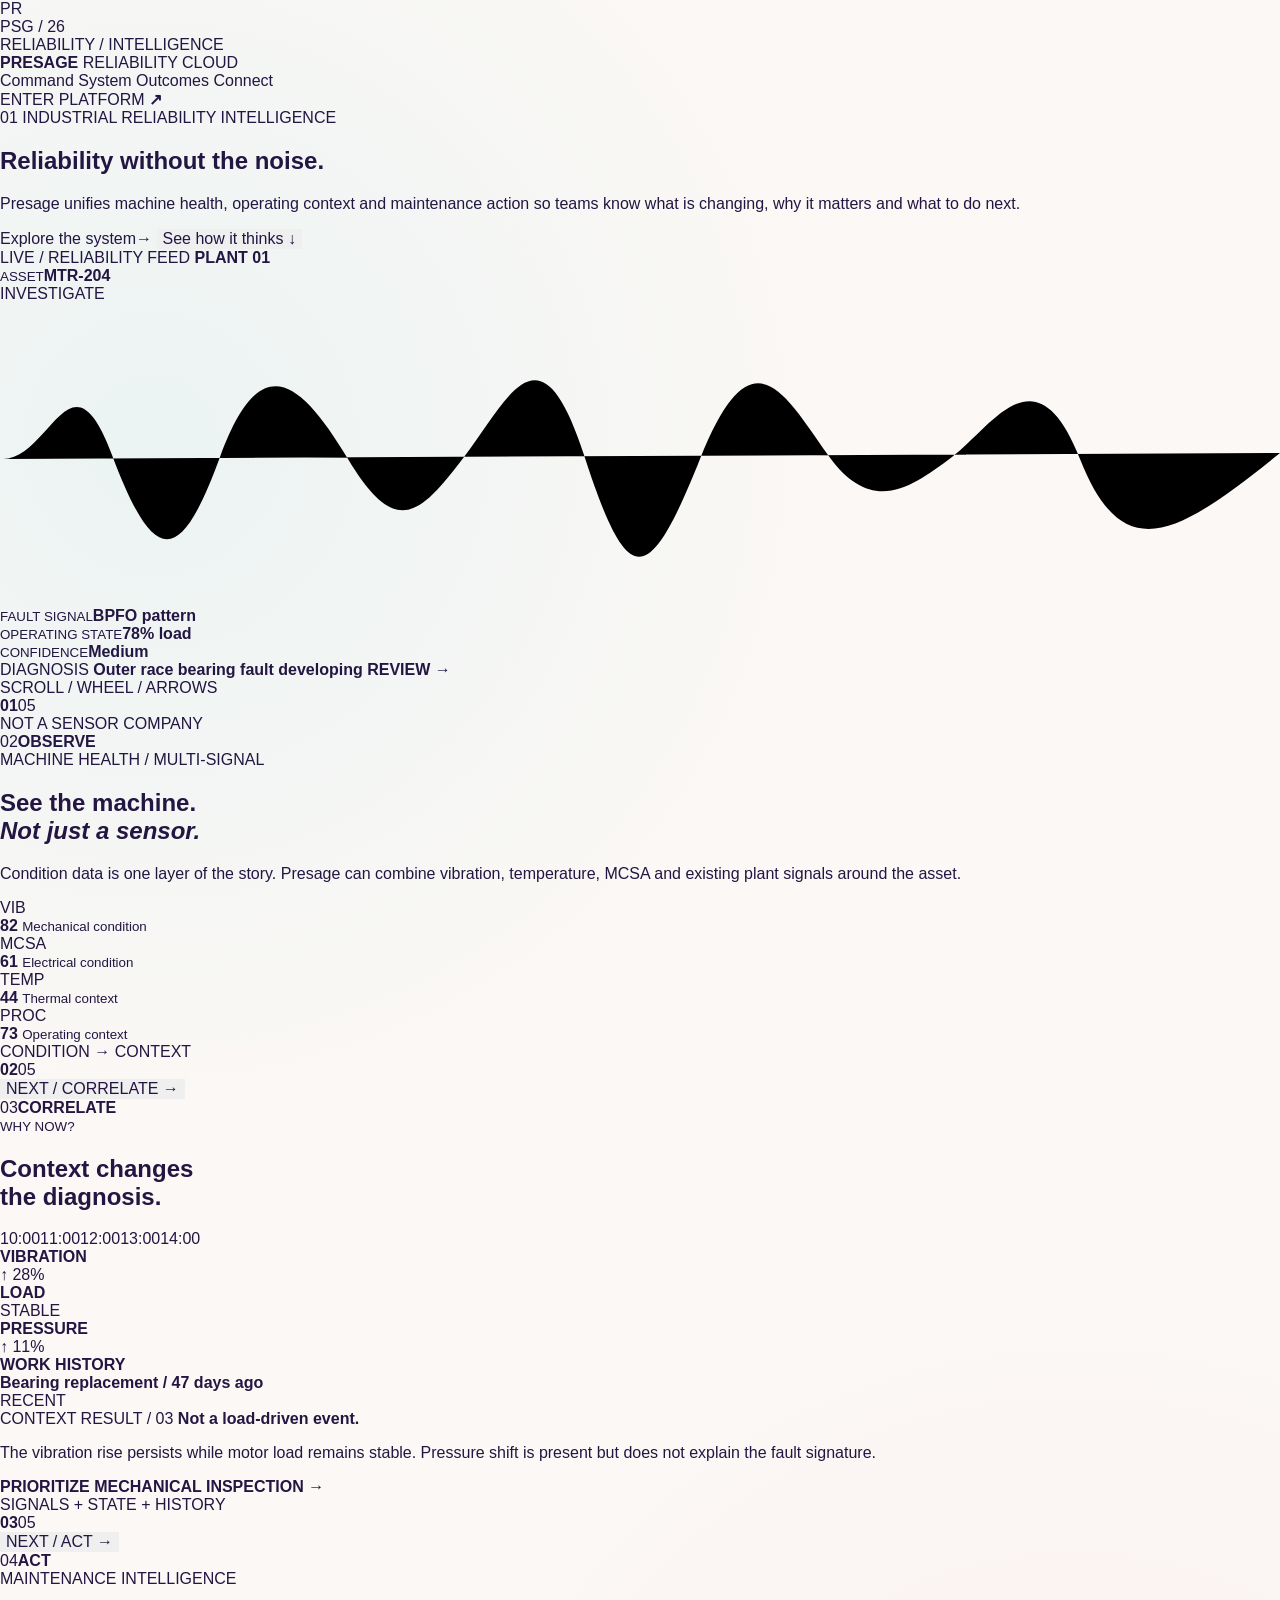
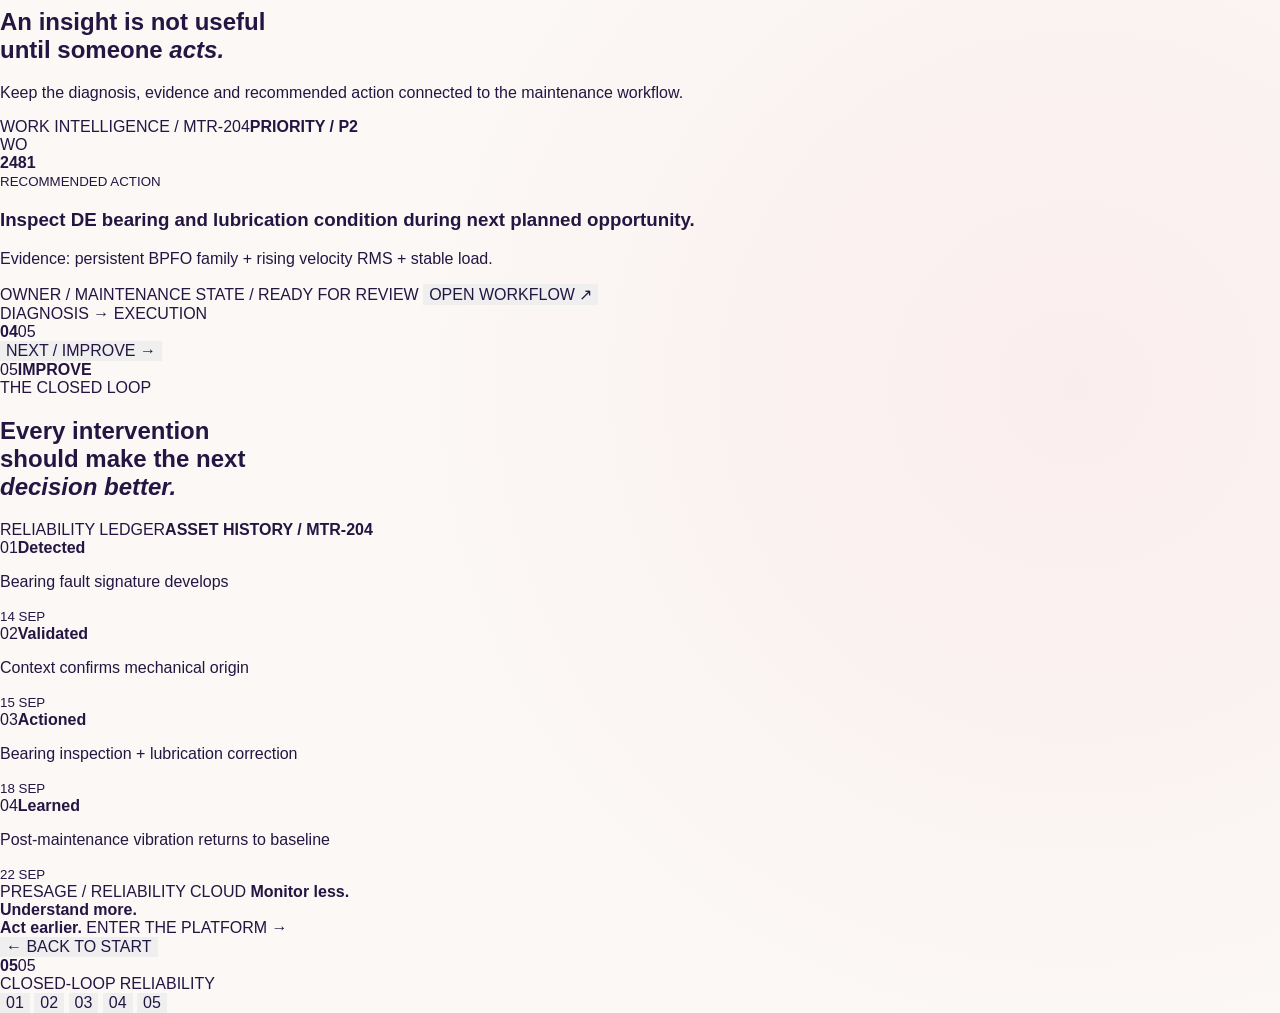
==== commit 75ce907b: "Create command-deck homepage" ====
--- a/index.html
+++ b/index.html
@@ -3,155 +3,263 @@
 <head>
   <meta charset="UTF-8" />
   <meta name="viewport" content="width=device-width, initial-scale=1.0" />
-  <meta name="description" content="Presage Reliability Cloud connects machine health, operational context and maintenance execution in one industrial reliability platform." />
-  <title>Presage — Industrial Reliability Intelligence</title>
+  <meta name="description" content="Presage Reliability Cloud — industrial reliability intelligence for machine health, operational context and maintenance action." />
+  <title>Presage — Reliability Command Deck</title>
   <link rel="preconnect" href="https://fonts.googleapis.com">
   <link rel="preconnect" href="https://fonts.gstatic.com" crossorigin>
-  <link href="https://fonts.googleapis.com/css2?family=Manrope:wght@400;500;600;700;800&display=swap" rel="stylesheet">
+  <link href="https://fonts.googleapis.com/css2?family=IBM+Plex+Mono:wght@400;500;600&family=Space+Grotesk:wght@400;500;600;700&display=swap" rel="stylesheet">
   <link rel="stylesheet" href="styles.css" />
 </head>
-<body>
-  <div class="cursor" aria-hidden="true"></div>
-  <div class="cursor-dot" aria-hidden="true"></div>
-  <div class="page-noise" aria-hidden="true"></div>
-  <div class="grid" aria-hidden="true"></div>
-
-  <header class="topbar">
-    <a class="brand" href="index.html" aria-label="Presage home">
-      <span class="brand-mark" aria-hidden="true"><i></i><i></i><i></i><i></i></span>
-      <span>PRESAGE</span>
-      <small>RELIABILITY CLOUD</small>
+<body class="command-site">
+  <div class="scanline" aria-hidden="true"></div>
+  <div class="grain" aria-hidden="true"></div>
+
+  <aside class="left-rail">
+    <a class="rail-logo" href="index.html" aria-label="Presage home">
+      <span>P</span><i></i><span>R</span>
     </a>
-
-    <nav class="desktop-nav" aria-label="Main navigation">
-      <a href="platform.html">Platform</a>
+    <div class="rail-code">PSG / 26</div>
+    <div class="rail-progress"><span id="railProgress"></span></div>
+    <div class="rail-orientation">RELIABILITY / INTELLIGENCE</div>
+  </aside>
+
+  <header class="command-header">
+    <div class="command-brand">
+      <strong>PRESAGE</strong>
+      <span>RELIABILITY CLOUD</span>
+    </div>
+
+    <nav class="command-nav" aria-label="Main navigation">
+      <a class="is-active" href="index.html">Command</a>
+      <a href="platform.html">System</a>
       <a href="solutions.html">Outcomes</a>
-      <a href="integrations.html">Integrations</a>
+      <a href="integrations.html">Connect</a>
     </nav>
 
-    <div class="top-actions">
-      <button class="motion-toggle" id="motionToggle" type="button" aria-pressed="false">
-        <span class="motion-toggle-dot"></span><span>MOTION / CALM</span>
-      </button>
-      <button class="menu-button" type="button" aria-label="Open navigation">
-        <span>EXPLORE</span><span class="menu-dot"></span>
-      </button>
-    </div>
+    <a class="header-cta" href="platform.html">
+      <span>ENTER PLATFORM</span>
+      <b>↗</b>
+    </a>
   </header>
 
-  <main class="stage home-stage">
-    <div class="ambient ambient-a" aria-hidden="true"></div>
-    <div class="ambient ambient-b" aria-hidden="true"></div>
-    <div class="ambient ambient-c" aria-hidden="true"></div>
-
-    <div class="stage-caption caption-a" aria-hidden="true">MACHINE HEALTH</div>
-    <div class="stage-caption caption-b" aria-hidden="true">OPERATING CONTEXT</div>
-    <div class="stage-caption caption-c" aria-hidden="true">MAINTENANCE ACTION</div>
-
-    <section class="core reliability-core" aria-live="polite">
-      <span class="orbit-line orbit-line-a" aria-hidden="true"></span>
-      <span class="orbit-line orbit-line-b" aria-hidden="true"></span>
-
-      <div class="core-inner">
-        <div class="eyebrow">
-          <span class="eyebrow-index" id="eyebrowIndex">01</span>
-          <span id="eyebrowText">Industrial Reliability Intelligence</span>
-        </div>
-
-        <h1 id="sceneTitle">
-          <span>Know what matters.</span>
-          <strong>Fix what matters.</strong>
-        </h1>
-
-        <p id="sceneCopy">
-          Presage brings machine health, operating context and maintenance execution into one reliability loop — so teams move from signals to confident action.
-        </p>
-
-        <div class="core-actions">
-          <a class="primary-action" id="primaryAction" href="platform.html">
-            <span>Explore the reliability loop</span><b>↗</b>
-          </a>
-          <a class="text-action" href="integrations.html">See what Presage connects <span>→</span></a>
-        </div>
-      </div>
-
-      <div class="core-stamp" aria-hidden="true">
-        <span>FROM</span><span>SIGNAL</span><span>TO ACTION</span>
-      </div>
-    </section>
-
-    <button class="scene-node node-one is-active" data-scene="0" type="button">
-      <span class="node-number">01</span><span class="node-label">Reliability</span><span class="node-pulse"></span>
-    </button>
-    <button class="scene-node node-two" data-scene="1" type="button">
-      <span class="node-number">02</span><span class="node-label">Machine health</span><span class="node-pulse"></span>
-    </button>
-    <button class="scene-node node-three" data-scene="2" type="button">
-      <span class="node-number">03</span><span class="node-label">Context</span><span class="node-pulse"></span>
-    </button>
-    <button class="scene-node node-four" data-scene="3" type="button">
-      <span class="node-number">04</span><span class="node-label">Action</span><span class="node-pulse"></span>
-    </button>
-
-    <aside class="input-cluster" aria-label="Reliability data inputs">
-      <span class="cluster-label">WHAT PRESAGE LISTENS TO</span>
-      <div class="input-row"><i></i><span>Vibration + Temperature</span></div>
-      <div class="input-row"><i></i><span>Motor Current / MCSA</span></div>
-      <div class="input-row"><i></i><span>PLC / SCADA / Process</span></div>
-      <div class="input-row"><i></i><span>Maintenance History</span></div>
-    </aside>
-
-    <aside class="signal-console" aria-label="Reliability signal">
-      <div class="console-top">
-        <span><i class="live-pip"></i> RELIABILITY SIGNAL</span>
-        <b id="signalName">CONTEXT / UNIFIED</b>
-      </div>
-      <div class="signal-bars" aria-hidden="true">
-        <i></i><i></i><i></i><i></i><i></i><i></i><i></i><i></i><i></i><i></i><i></i><i></i>
-      </div>
-      <div class="console-readout">
-        <span><small>FOCUS</small><strong id="signalValue">ASSET</strong></span>
-        <span><small>MODE</small><strong id="signalTempo">DECIDE</strong></span>
-      </div>
-    </aside>
-
-    <div class="outcome-note">
-      <span>THE OUTCOME</span>
-      <strong>Fewer surprises.<br>Better maintenance decisions.<br>More reliable production.</strong>
-    </div>
-
-    <div class="ticker-shell" aria-hidden="true">
-      <div class="ticker-track">
-        <span>MONITOR</span><i>✦</i><span>UNDERSTAND</span><i>✦</i><span>DECIDE</span><i>✦</i><span>ACT</span><i>✦</i><span>IMPROVE</span><i>✦</i>
-        <span>MONITOR</span><i>✦</i><span>UNDERSTAND</span><i>✦</i><span>DECIDE</span><i>✦</i><span>ACT</span><i>✦</i><span>IMPROVE</span><i>✦</i>
-      </div>
+  <main class="deck-shell">
+    <div class="deck-track" id="deckTrack">
+      <section class="deck-panel hero-panel" data-panel="0" data-accent="pink">
+        <div class="panel-grid">
+          <div class="panel-copy">
+            <div class="panel-kicker"><span>01</span> INDUSTRIAL RELIABILITY INTELLIGENCE</div>
+            <h1>
+              <span>Reliability</span>
+              <span class="outline-word">without</span>
+              <span>the noise.</span>
+            </h1>
+            <p>Presage unifies machine health, operating context and maintenance action so teams know what is changing, why it matters and what to do next.</p>
+            <div class="copy-actions">
+              <a class="brutal-button" href="platform.html"><span>Explore the system</span><b>→</b></a>
+              <button class="text-control" data-jump="1" type="button">See how it thinks <span>↓</span></button>
+            </div>
+          </div>
+
+          <aside class="hero-console">
+            <div class="console-head">
+              <span>LIVE / RELIABILITY FEED</span>
+              <strong>PLANT 01</strong>
+            </div>
+            <div class="machine-line">
+              <div class="machine-id"><small>ASSET</small><strong>MTR-204</strong></div>
+              <div class="machine-status status-warning"><i></i> INVESTIGATE</div>
+            </div>
+            <div class="waveform" aria-hidden="true">
+              <svg viewBox="0 0 640 150" preserveAspectRatio="none">
+                <path id="heroWave" d="M0,78 C25,80 35,20 56,76 S90,132 110,77 S150,38 174,78 S210,106 232,77 S270,8 292,76 S324,143 350,78 S392,45 414,76 S456,92 476,77 S518,22 540,78 S590,115 640,75" />
+              </svg>
+              <span class="wave-marker marker-one"></span>
+              <span class="wave-marker marker-two"></span>
+            </div>
+            <div class="console-facts">
+              <div><small>FAULT SIGNAL</small><strong>BPFO pattern</strong></div>
+              <div><small>OPERATING STATE</small><strong>78% load</strong></div>
+              <div><small>CONFIDENCE</small><strong>Medium</strong></div>
+            </div>
+            <div class="diagnostic-line">
+              <span>DIAGNOSIS</span>
+              <strong>Outer race bearing fault developing</strong>
+              <b>REVIEW →</b>
+            </div>
+          </aside>
+        </div>
+
+        <div class="panel-footer">
+          <span>SCROLL / WHEEL / ARROWS</span>
+          <div class="footer-index"><b>01</b><i></i><span>05</span></div>
+          <span>NOT A SENSOR COMPANY</span>
+        </div>
+      </section>
+
+      <section class="deck-panel observe-panel" data-panel="1" data-accent="cyan">
+        <div class="split-index"><span>02</span><b>OBSERVE</b></div>
+        <div class="panel-grid grid-observe">
+          <div class="statement-block">
+            <div class="panel-kicker">MACHINE HEALTH / MULTI-SIGNAL</div>
+            <h2>See the machine.<br><em>Not just a sensor.</em></h2>
+            <p>Condition data is one layer of the story. Presage can combine vibration, temperature, MCSA and existing plant signals around the asset.</p>
+          </div>
+
+          <div class="signal-stack">
+            <div class="signal-row row-main">
+              <span class="signal-code">VIB</span>
+              <div class="signal-track"><i style="--w:82%"></i></div>
+              <strong>82</strong>
+              <small>Mechanical condition</small>
+            </div>
+            <div class="signal-row">
+              <span class="signal-code">MCSA</span>
+              <div class="signal-track"><i style="--w:61%"></i></div>
+              <strong>61</strong>
+              <small>Electrical condition</small>
+            </div>
+            <div class="signal-row">
+              <span class="signal-code">TEMP</span>
+              <div class="signal-track"><i style="--w:44%"></i></div>
+              <strong>44</strong>
+              <small>Thermal context</small>
+            </div>
+            <div class="signal-row">
+              <span class="signal-code">PROC</span>
+              <div class="signal-track"><i style="--w:73%"></i></div>
+              <strong>73</strong>
+              <small>Operating context</small>
+            </div>
+          </div>
+        </div>
+
+        <div class="panel-footer">
+          <span>CONDITION → CONTEXT</span>
+          <div class="footer-index"><b>02</b><i></i><span>05</span></div>
+          <button data-jump="2">NEXT / CORRELATE →</button>
+        </div>
+      </section>
+
+      <section class="deck-panel correlate-panel" data-panel="2" data-accent="yellow">
+        <div class="split-index"><span>03</span><b>CORRELATE</b></div>
+        <div class="correlation-board">
+          <div class="board-title">
+            <small>WHY NOW?</small>
+            <h2>Context changes<br>the diagnosis.</h2>
+          </div>
+
+          <div class="correlation-timeline">
+            <div class="timeline-axis"><span>10:00</span><span>11:00</span><span>12:00</span><span>13:00</span><span>14:00</span></div>
+            <div class="timeline-row">
+              <strong>VIBRATION</strong>
+              <div class="timeline-data vib-data"><i></i></div>
+              <span>↑ 28%</span>
+            </div>
+            <div class="timeline-row">
+              <strong>LOAD</strong>
+              <div class="timeline-data load-data"><i></i></div>
+              <span>STABLE</span>
+            </div>
+            <div class="timeline-row">
+              <strong>PRESSURE</strong>
+              <div class="timeline-data pressure-data"><i></i></div>
+              <span>↑ 11%</span>
+            </div>
+            <div class="timeline-row">
+              <strong>WORK HISTORY</strong>
+              <div class="history-event"><i></i><b>Bearing replacement / 47 days ago</b></div>
+              <span>RECENT</span>
+            </div>
+          </div>
+
+          <aside class="correlation-result">
+            <span>CONTEXT RESULT / 03</span>
+            <strong>Not a load-driven event.</strong>
+            <p>The vibration rise persists while motor load remains stable. Pressure shift is present but does not explain the fault signature.</p>
+            <b>PRIORITIZE MECHANICAL INSPECTION →</b>
+          </aside>
+        </div>
+
+        <div class="panel-footer">
+          <span>SIGNALS + STATE + HISTORY</span>
+          <div class="footer-index"><b>03</b><i></i><span>05</span></div>
+          <button data-jump="3">NEXT / ACT →</button>
+        </div>
+      </section>
+
+      <section class="deck-panel action-panel" data-panel="3" data-accent="mint">
+        <div class="split-index"><span>04</span><b>ACT</b></div>
+        <div class="action-layout">
+          <div class="action-copy">
+            <div class="panel-kicker">MAINTENANCE INTELLIGENCE</div>
+            <h2>An insight is not useful<br>until someone <em>acts.</em></h2>
+            <p>Keep the diagnosis, evidence and recommended action connected to the maintenance workflow.</p>
+          </div>
+
+          <div class="work-ticket">
+            <header><span>WORK INTELLIGENCE / MTR-204</span><b>PRIORITY / P2</b></header>
+            <div class="ticket-main">
+              <div class="ticket-number">WO<br><strong>2481</strong></div>
+              <div class="ticket-detail">
+                <small>RECOMMENDED ACTION</small>
+                <h3>Inspect DE bearing and lubrication condition during next planned opportunity.</h3>
+                <p>Evidence: persistent BPFO family + rising velocity RMS + stable load.</p>
+              </div>
+            </div>
+            <footer>
+              <span>OWNER / MAINTENANCE</span>
+              <span>STATE / READY FOR REVIEW</span>
+              <button type="button">OPEN WORKFLOW ↗</button>
+            </footer>
+          </div>
+        </div>
+
+        <div class="panel-footer">
+          <span>DIAGNOSIS → EXECUTION</span>
+          <div class="footer-index"><b>04</b><i></i><span>05</span></div>
+          <button data-jump="4">NEXT / IMPROVE →</button>
+        </div>
+      </section>
+
+      <section class="deck-panel improve-panel" data-panel="4" data-accent="violet">
+        <div class="split-index"><span>05</span><b>IMPROVE</b></div>
+        <div class="improve-layout">
+          <div class="improve-title">
+            <div class="panel-kicker">THE CLOSED LOOP</div>
+            <h2>Every intervention<br>should make the next<br><em>decision better.</em></h2>
+          </div>
+
+          <div class="learning-ledger">
+            <div class="ledger-head"><span>RELIABILITY LEDGER</span><b>ASSET HISTORY / MTR-204</b></div>
+            <div class="ledger-row"><span>01</span><b>Detected</b><p>Bearing fault signature develops</p><small>14 SEP</small></div>
+            <div class="ledger-row"><span>02</span><b>Validated</b><p>Context confirms mechanical origin</p><small>15 SEP</small></div>
+            <div class="ledger-row"><span>03</span><b>Actioned</b><p>Bearing inspection + lubrication correction</p><small>18 SEP</small></div>
+            <div class="ledger-row current"><span>04</span><b>Learned</b><p>Post-maintenance vibration returns to baseline</p><small>22 SEP</small></div>
+          </div>
+        </div>
+
+        <div class="end-statement">
+          <span>PRESAGE / RELIABILITY CLOUD</span>
+          <strong>Monitor less.<br>Understand more.<br>Act earlier.</strong>
+          <a href="platform.html">ENTER THE PLATFORM →</a>
+        </div>
+
+        <div class="panel-footer">
+          <button data-jump="0">← BACK TO START</button>
+          <div class="footer-index"><b>05</b><i></i><span>05</span></div>
+          <span>CLOSED-LOOP RELIABILITY</span>
+        </div>
+      </section>
     </div>
   </main>
 
-  <footer class="bottom-bar">
-    <div class="status"><span class="status-light"></span><span>RELIABILITY / LIVE</span></div>
-    <nav class="scene-track" aria-label="Homepage story selector">
-      <button class="track-item is-active" data-scene="0" type="button"><span>01</span><i></i><b>Platform</b></button>
-      <button class="track-item" data-scene="1" type="button"><span>02</span><i></i><b>Machine Health</b></button>
-      <button class="track-item" data-scene="2" type="button"><span>03</span><i></i><b>Context</b></button>
-      <button class="track-item" data-scene="3" type="button"><span>04</span><i></i><b>Action</b></button>
-    </nav>
-    <div class="edition">INDUSTRIAL RELIABILITY INTELLIGENCE</div>
-  </footer>
-
-  <aside class="index-panel" aria-hidden="true">
-    <button class="panel-close" type="button">CLOSE ×</button>
-    <div class="panel-intro">
-      <p>PRESAGE / RELIABILITY CLOUD</p>
-      <div class="panel-word">FROM<br>SIGNAL<br>TO ACTION.</div>
-    </div>
-    <nav class="panel-links" aria-label="Expanded navigation">
-      <a href="index.html"><span>01</span><strong>Home</strong><small>Reliability, not hardware.</small></a>
-      <a href="platform.html"><span>02</span><strong>Platform</strong><small>Monitor → Understand → Decide → Act → Improve.</small></a>
-      <a href="solutions.html"><span>03</span><strong>Outcomes</strong><small>What reliability teams actually need to solve.</small></a>
-      <a href="integrations.html"><span>04</span><strong>Integrations</strong><small>Connect plant data without rebuilding the plant.</small></a>
-    </nav>
-  </aside>
+  <div class="deck-dots" aria-label="Section navigation">
+    <button class="is-active" data-jump="0"><span>01</span></button>
+    <button data-jump="1"><span>02</span></button>
+    <button data-jump="2"><span>03</span></button>
+    <button data-jump="3"><span>04</span></button>
+    <button data-jump="4"><span>05</span></button>
+  </div>
 
   <script src="script.js"></script>
 </body>
--- a/styles.css
+++ b/styles.css
@@ -2,7 +2,7 @@
   --paper: #fbf8f5;
   --paper-deep: #f1ebe7;
   --ink: #231642;
-  --ink-soft: #5b5367;
+  --ink-soft: #625a70;
   --purple: #5b1b8c;
   --pink: #f16d93;
   --cyan: #31b9dd;
@@ -10,1250 +10,486 @@
   --yellow: #f8c84b;
   --accent: #f16d93;
   --accent-soft: #ffd6e2;
-  --accent-ink: #231642;
-  --line: rgba(35, 22, 66, 0.15);
+  --line: rgba(35,22,66,.15);
   --mx: 0;
   --my: 0;
-  --ease: cubic-bezier(.22, 1, .36, 1);
-}
-
-* {
-  box-sizing: border-box;
-}
-
-html {
-  background: var(--paper);
-}
-
+  --ease: cubic-bezier(.22,1,.36,1);
+}
+
+* { box-sizing: border-box; }
+html { background: var(--paper); }
 body {
   margin: 0;
   min-height: 100vh;
   overflow: hidden;
+  color: var(--ink);
   background:
-    radial-gradient(circle at 14% 18%, rgba(49, 185, 221, .10), transparent 28%),
-    radial-gradient(circle at 82% 80%, rgba(241, 109, 147, .10), transparent 30%),
+    radial-gradient(circle at 12% 17%, rgba(49,185,221,.08), transparent 27%),
+    radial-gradient(circle at 84% 76%, rgba(241,109,147,.08), transparent 30%),
     var(--paper);
-  color: var(--ink);
   font-family: "Manrope", Arial, sans-serif;
   text-rendering: optimizeLegibility;
 }
-
-button,
-a {
-  color: inherit;
-  font: inherit;
-}
-
-button {
-  border: 0;
-}
-
-a {
-  text-decoration: none;
-}
-
-::selection {
-  background: var(--yellow);
-  color: var(--ink);
-}
+a { color: inherit; text-decoration: none; }
+button, a { font: inherit; }
+button { border: 0; color: inherit; }
+::selection { background: var(--yellow); color: var(--ink); }
 
 .page-noise {
-  position: fixed;
-  inset: 0;
-  z-index: 100;
-  pointer-events: none;
+  position: fixed; inset: 0; z-index: 100; pointer-events: none;
+  opacity: .2; mix-blend-mode: multiply;
+  background-image: url("data:image/svg+xml,%3Csvg viewBox='0 0 180 180' xmlns='http://www.w3.org/2000/svg'%3E%3Cfilter id='n'%3E%3CfeTurbulence type='fractalNoise' baseFrequency='.86' numOctaves='3' stitchTiles='stitch'/%3E%3C/filter%3E%3Crect width='100%25' height='100%25' filter='url(%23n)' opacity='.07'/%3E%3C/svg%3E");
+}
+.grid {
+  position: fixed; inset: 0; pointer-events: none;
+  background-image: linear-gradient(var(--line) 1px, transparent 1px), linear-gradient(90deg, var(--line) 1px, transparent 1px);
+  background-size: 8.333vw 8.333vw;
+  mask-image: linear-gradient(to bottom, rgba(0,0,0,.36), transparent 80%);
   opacity: .22;
-  mix-blend-mode: multiply;
-  background-image: url("data:image/svg+xml,%3Csvg viewBox='0 0 180 180' xmlns='http://www.w3.org/2000/svg'%3E%3Cfilter id='n'%3E%3CfeTurbulence type='fractalNoise' baseFrequency='.85' numOctaves='3' stitchTiles='stitch'/%3E%3C/filter%3E%3Crect width='100%25' height='100%25' filter='url(%23n)' opacity='.08'/%3E%3C/svg%3E");
-}
-
-.grid {
-  position: fixed;
-  inset: 0;
-  pointer-events: none;
-  background-image:
-    linear-gradient(var(--line) 1px, transparent 1px),
-    linear-gradient(90deg, var(--line) 1px, transparent 1px);
-  background-size: 8.333vw 8.333vw;
-  mask-image: linear-gradient(to bottom, rgba(0,0,0,.34), transparent 78%);
-  opacity: .24;
 }
 
 .topbar {
-  position: fixed;
-  z-index: 30;
-  top: 0;
-  left: 0;
-  width: 100%;
-  height: 86px;
-  display: grid;
-  grid-template-columns: 1fr auto 1fr;
-  align-items: center;
-  padding: 0 34px;
-  border-bottom: 1px solid var(--line);
-  backdrop-filter: blur(14px);
-  background: rgba(251, 248, 245, .66);
-}
-
-.brand {
-  width: max-content;
-  display: inline-flex;
-  align-items: center;
-  gap: 10px;
-  font-size: 16px;
-  font-weight: 800;
-  letter-spacing: -.03em;
-}
-
-.brand-mark {
-  display: grid;
-  grid-template-columns: repeat(2, 5px);
-  grid-template-rows: repeat(2, 5px);
-  gap: 2px;
-}
-
-.brand-mark i {
-  display: block;
-  border-radius: 1px;
-}
-
+  position: fixed; z-index: 40; inset: 0 0 auto 0; height: 84px;
+  display: grid; grid-template-columns: 1fr auto 1fr; align-items: center;
+  padding: 0 32px; border-bottom: 1px solid var(--line);
+  background: rgba(251,248,245,.72); backdrop-filter: blur(16px);
+}
+.brand { width: max-content; display: inline-flex; align-items: center; gap: 9px; font-weight: 800; letter-spacing: -.03em; }
+.brand > span:nth-of-type(2) { font-size: 15px; }
+.brand small {
+  margin-left: 5px; padding-left: 12px; border-left: 1px solid var(--line);
+  font-size: 7px; font-weight: 800; letter-spacing: .14em; opacity: .46;
+}
+.brand-mark { display: grid; grid-template-columns: repeat(2,5px); grid-template-rows: repeat(2,5px); gap: 2px; }
+.brand-mark i { border-radius: 1px; }
 .brand-mark i:nth-child(1) { background: var(--cyan); }
 .brand-mark i:nth-child(2) { background: var(--pink); }
 .brand-mark i:nth-child(3) { background: var(--yellow); }
 .brand-mark i:nth-child(4) { background: var(--mint); }
 
-.coordinates {
-  display: flex;
-  gap: 18px;
-  font-size: 10px;
-  font-weight: 700;
-  letter-spacing: .12em;
-  opacity: .52;
-}
-
-.top-actions {
-  justify-self: end;
-  display: flex;
-  align-items: center;
-  gap: 20px;
-}
-
+.desktop-nav { display: flex; align-items: center; gap: 30px; }
+.desktop-nav a {
+  position: relative; padding: 12px 0;
+  font-size: 9px; font-weight: 800; letter-spacing: .11em; text-transform: uppercase; opacity: .48;
+  transition: opacity .25s ease;
+}
+.desktop-nav a:hover, .desktop-nav a.active { opacity: 1; }
+.desktop-nav a.active::after {
+  content: ""; position: absolute; left: 0; right: 0; bottom: 6px; height: 2px; background: var(--pink); border-radius: 2px;
+}
+
+.top-actions { justify-self: end; display: flex; align-items: center; gap: 16px; }
+.back-home { font-size: 8px; font-weight: 800; letter-spacing: .12em; opacity: .5; }
 .motion-toggle {
-  display: inline-flex;
-  align-items: center;
-  gap: 8px;
-  padding: 8px 11px;
-  border: 1px solid var(--line);
-  border-radius: 999px;
-  background: rgba(251, 248, 245, .55);
-  cursor: pointer;
-  font-size: 8px;
-  font-weight: 800;
-  letter-spacing: .11em;
-  transition: background .3s ease, transform .3s var(--ease);
-}
-
-.motion-toggle:hover {
-  transform: translateY(-2px);
-  background: white;
-}
-
-.motion-toggle-dot {
-  width: 7px;
-  height: 7px;
-  border-radius: 50%;
-  background: var(--mint);
-  box-shadow: 0 0 0 4px rgba(130,209,174,.16);
-}
-
-body.pulse-mode .motion-toggle-dot {
-  background: var(--pink);
-  box-shadow: 0 0 0 4px rgba(241,109,147,.16);
-}
+  display: inline-flex; align-items: center; gap: 8px;
+  padding: 8px 11px; border: 1px solid var(--line); border-radius: 999px;
+  background: rgba(251,248,245,.55); cursor: pointer;
+  font-size: 8px; font-weight: 800; letter-spacing: .11em;
+}
+.motion-toggle-dot { width: 7px; height: 7px; border-radius: 50%; background: var(--mint); box-shadow: 0 0 0 4px rgba(130,209,174,.16); }
+body.pulse-mode .motion-toggle-dot { background: var(--pink); box-shadow: 0 0 0 4px rgba(241,109,147,.16); }
 
 .menu-button {
-  justify-self: end;
-  padding: 10px 0 10px 14px;
-  display: inline-flex;
-  align-items: center;
-  gap: 11px;
-  background: transparent;
-  cursor: pointer;
-  font-size: 11px;
-  font-weight: 800;
-  letter-spacing: .12em;
-}
-
-.menu-dot {
-  width: 31px;
-  height: 31px;
-  border-radius: 50%;
-  background: var(--ink);
-  position: relative;
+  display: inline-flex; align-items: center; gap: 10px; padding: 7px 0 7px 8px;
+  background: transparent; cursor: pointer; font-size: 9px; font-weight: 800; letter-spacing: .11em;
+}
+.menu-dot { width: 31px; height: 31px; border-radius: 50%; background: var(--ink); position: relative; transition: transform .35s var(--ease), background .35s ease; }
+.menu-dot::before, .menu-dot::after { content: ""; position: absolute; left: 9px; width: 13px; height: 1px; background: var(--paper); }
+.menu-dot::before { top: 12px; } .menu-dot::after { top: 18px; }
+.menu-button:hover .menu-dot { transform: rotate(12deg) scale(1.08); background: var(--purple); }
+
+/* HOME */
+.stage { position: relative; height: 100vh; min-height: 680px; padding-top: 84px; overflow: hidden; isolation: isolate; }
+.home-stage::before {
+  content: "RELIABILITY";
+  position: absolute; z-index: -4; left: 4vw; top: 17vh;
+  font-size: clamp(78px, 12.7vw, 210px); line-height: .82; font-weight: 800; letter-spacing: -.08em;
+  color: transparent; -webkit-text-stroke: 1px rgba(35,22,66,.07); transform: rotate(-3deg); white-space: nowrap;
+}
+.ambient { position: absolute; pointer-events: none; border-radius: 50%; transition: background .7s var(--ease), transform .22s ease-out; }
+.ambient-a { width: 19vw; aspect-ratio: 1; left: -8vw; bottom: 7vh; background: var(--cyan); opacity: .78; transform: translate(calc(var(--mx) * -12px), calc(var(--my) * -8px)); }
+.ambient-b { width: 13vw; aspect-ratio: 1; right: 4vw; top: 18vh; background: var(--yellow); opacity: .86; transform: translate(calc(var(--mx) * 18px), calc(var(--my) * 11px)); }
+.ambient-c { width: 7vw; aspect-ratio: 1; right: 22vw; bottom: 15vh; background: var(--mint); opacity: .88; transform: translate(calc(var(--mx) * -9px), calc(var(--my) * 15px)); }
+body.pulse-mode .ambient-a { animation: ambientPulseA 3.6s ease-in-out infinite alternate; }
+body.pulse-mode .ambient-b { animation: ambientPulseB 4.2s ease-in-out infinite alternate; }
+
+.stage-caption {
+  position: absolute; z-index: 1; font-size: 8px; font-weight: 800; letter-spacing: .16em; opacity: .28; pointer-events: none;
+}
+.caption-a { left: 9vw; top: 18vh; transform: rotate(-7deg) translate(calc(var(--mx) * -8px), calc(var(--my) * -6px)); }
+.caption-b { right: 8vw; top: 39vh; transform: rotate(7deg) translate(calc(var(--mx) * 10px), calc(var(--my) * -8px)); }
+.caption-c { left: 22vw; bottom: 16vh; transform: translate(calc(var(--mx) * 8px), calc(var(--my) * 7px)); }
+
+.core {
+  position: absolute; z-index: 8; width: min(43vw, 700px); aspect-ratio: 1.06; left: 50%; top: 52%;
+  transform: translate(-48%,-49%) rotate(calc(var(--mx) * 1.4deg));
+  border-radius: 48% 52% 43% 57% / 45% 39% 61% 55%;
+  background: radial-gradient(circle at 62% 28%, rgba(255,255,255,.14), transparent 25%), var(--ink);
+  color: white; box-shadow: 0 46px 100px rgba(35,22,66,.18), inset 0 0 0 1px rgba(255,255,255,.08);
+  transition: border-radius .9s var(--ease), transform .16s linear; display: grid; place-items: center;
+}
+.core::before { content: ""; position: absolute; inset: 8%; border: 1px dashed rgba(255,255,255,.13); border-radius: 51% 49% 58% 42% / 49% 56% 44% 51%; animation: slowRotate 28s linear infinite; }
+body.pulse-mode .core::before { animation-duration: 8s; }
+.core::after { content: ""; position: absolute; width: 32%; aspect-ratio: 1; right: -12%; top: 7%; border-radius: 50%; background: var(--accent); box-shadow: 0 16px 38px rgba(0,0,0,.12); transition: background .5s ease; z-index: -1; }
+.core.is-changing { border-radius: 59% 41% 54% 46% / 42% 60% 40% 58%; }
+.core-inner { width: 72%; position: relative; z-index: 2; transform: translateY(-1%); }
+.eyebrow { display: flex; align-items: center; gap: 10px; margin-bottom: 18px; text-transform: uppercase; font-size: 9px; font-weight: 800; letter-spacing: .15em; color: rgba(255,255,255,.62); }
+.eyebrow-index { display: grid; place-items: center; width: 30px; height: 30px; border: 1px solid rgba(255,255,255,.25); border-radius: 50%; color: white; letter-spacing: 0; }
+.core h1 { margin: 0; font-size: clamp(46px, 4.7vw, 82px); line-height: .9; letter-spacing: -.07em; font-weight: 500; }
+.core h1 span, .core h1 strong { display: block; }
+.core h1 strong { color: var(--accent); font-weight: 800; transition: color .5s ease; }
+.core p { width: min(94%,550px); margin: 23px 0 25px; color: rgba(255,255,255,.68); font-size: clamp(12px,.88vw,15px); line-height: 1.65; }
+.core-actions { display: flex; align-items: center; gap: 24px; flex-wrap: wrap; }
+.primary-action { display: inline-flex; align-items: center; gap: 14px; color: white; font-size: 11px; font-weight: 700; }
+.primary-action > span { border-bottom: 1px solid rgba(255,255,255,.42); padding-bottom: 5px; }
+.primary-action b { width: 35px; height: 35px; display: grid; place-items: center; border-radius: 50%; background: var(--accent); color: var(--ink); transition: transform .25s var(--ease); }
+.primary-action:hover b { transform: rotate(45deg) scale(1.08); }
+.text-action { font-size: 9px; font-weight: 700; color: rgba(255,255,255,.52); }
+.text-action span { color: var(--accent); margin-left: 4px; }
+.core-stamp { position: absolute; right: 11%; top: 16%; display: grid; justify-items: end; font-size: 7px; line-height: 1.35; font-weight: 800; letter-spacing: .16em; opacity: .3; transform: rotate(7deg); }
+.orbit-line { position: absolute; border-radius: 50%; border: 1px solid rgba(35,22,66,.17); pointer-events: none; z-index: -3; }
+.orbit-line-a { width: 148%; height: 72%; left: -22%; top: 12%; transform: rotate(-15deg); }
+.orbit-line-b { width: 124%; height: 122%; left: -10%; top: -10%; border-style: dashed; opacity: .62; }
+
+.scene-node {
+  position: absolute; z-index: 14; width: 88px; aspect-ratio: 1; border-radius: 50%;
+  display: grid; place-items: center; align-content: center; gap: 2px;
+  border: 1px solid rgba(35,22,66,.16); background: rgba(251,248,245,.82); backdrop-filter: blur(14px);
+  cursor: pointer; box-shadow: 0 15px 40px rgba(35,22,66,.07);
+  transition: transform .4s var(--ease), background .4s ease, border-color .4s ease;
+}
+.scene-node:hover { transform: scale(1.1) rotate(-5deg); }
+.scene-node.is-active { background: var(--accent); border-color: transparent; }
+.node-number { font-size: 8px; font-weight: 800; opacity: .5; }
+.node-label { font-size: 10px; font-weight: 800; letter-spacing: -.03em; }
+.node-pulse { position: absolute; inset: -7px; border: 1px solid currentColor; border-radius: inherit; opacity: 0; }
+.scene-node.is-active .node-pulse { animation: pulse 2.4s ease-out infinite; }
+.node-one { left: 18vw; top: 27vh; }
+.node-two { right: 16vw; top: 47vh; }
+.node-three { left: 26vw; bottom: 14vh; }
+.node-four { right: 25vw; bottom: 10.5vh; width: 76px; }
+
+.input-cluster {
+  position: absolute; z-index: 5; left: 5.5vw; top: 38vh; width: 190px;
+  padding: 14px 15px; border: 1px solid var(--line); border-radius: 15px; background: rgba(251,248,245,.64); backdrop-filter: blur(12px);
+}
+.cluster-label { display: block; margin-bottom: 10px; font-size: 7px; font-weight: 800; letter-spacing: .13em; opacity: .42; }
+.input-row { display: flex; align-items: center; gap: 8px; padding: 5px 0; font-size: 8px; font-weight: 700; }
+.input-row i { width: 6px; height: 6px; border-radius: 50%; background: var(--mint); }
+.input-row:nth-of-type(3) i { background: var(--cyan); }
+.input-row:nth-of-type(4) i { background: var(--yellow); }
+.input-row:nth-of-type(5) i { background: var(--pink); }
+
+.signal-console {
+  position: absolute; z-index: 14; right: 5.5vw; bottom: 15vh; width: 205px; padding: 13px 14px 12px;
+  border: 1px solid var(--line); border-radius: 15px; background: rgba(251,248,245,.72); backdrop-filter: blur(14px);
+  box-shadow: 0 14px 36px rgba(35,22,66,.06); transform: translate(calc(var(--mx) * 5px), calc(var(--my) * -5px));
+}
+.console-top { display: flex; justify-content: space-between; gap: 10px; font-size: 6px; font-weight: 800; letter-spacing: .1em; }
+.console-top span { display: inline-flex; align-items: center; gap: 6px; }
+.console-top b { opacity: .45; font-size: 6px; }
+.live-pip { width: 6px; height: 6px; border-radius: 50%; background: var(--mint); animation: liveBlink 1.6s ease-in-out infinite; }
+.signal-bars { height: 34px; margin: 11px 0 9px; display: flex; align-items: end; gap: 4px; }
+.signal-bars i { flex: 1; min-height: 4px; height: 38%; border-radius: 3px 3px 1px 1px; background: var(--accent); opacity: .82; transition: height .18s ease, background .45s ease; }
+.signal-bars i:nth-child(2n) { height: 68%; } .signal-bars i:nth-child(3n) { height: 46%; } .signal-bars i:nth-child(4n) { height: 82%; }
+.console-readout { display: grid; grid-template-columns: 1fr 1fr; gap: 8px; }
+.console-readout span { display: grid; gap: 1px; }
+.console-readout small { font-size: 6px; font-weight: 800; letter-spacing: .11em; opacity: .38; }
+.console-readout strong { font-size: 10px; letter-spacing: -.03em; }
+
+.outcome-note { position: absolute; z-index: 5; right: 5.5vw; top: 17vh; display: grid; gap: 7px; width: 205px; }
+.outcome-note span { font-size: 7px; font-weight: 800; letter-spacing: .14em; opacity: .4; }
+.outcome-note strong { font-size: 11px; line-height: 1.5; letter-spacing: -.02em; }
+
+.ticker-shell {
+  position: absolute; z-index: 4; left: -3vw; right: -3vw; bottom: 73px; height: 32px;
+  display: flex; align-items: center; overflow: hidden; border-top: 1px solid rgba(35,22,66,.12); border-bottom: 1px solid rgba(35,22,66,.12);
+  background: rgba(251,248,245,.58); transform: rotate(-1deg); backdrop-filter: blur(8px);
+}
+.ticker-track { width: max-content; display: flex; align-items: center; gap: 24px; white-space: nowrap; animation: tickerMove 26s linear infinite; font-size: 7px; font-weight: 800; letter-spacing: .14em; }
+.ticker-track i { color: var(--accent); font-style: normal; font-size: 9px; }
+body.pulse-mode .ticker-track { animation-duration: 13s; }
+
+.bottom-bar {
+  position: fixed; z-index: 35; left: 0; bottom: 0; width: 100%; height: 72px; padding: 0 32px;
+  display: grid; grid-template-columns: 1fr minmax(480px,760px) 1fr; align-items: center;
+  border-top: 1px solid var(--line); background: rgba(251,248,245,.78); backdrop-filter: blur(16px);
+}
+.status { display: inline-flex; align-items: center; gap: 8px; font-size: 8px; font-weight: 800; letter-spacing: .13em; }
+.status-light { width: 7px; height: 7px; border-radius: 50%; background: var(--mint); box-shadow: 0 0 0 5px rgba(130,209,174,.16); }
+.scene-track { justify-self: center; width: 100%; display: grid; grid-template-columns: repeat(4,1fr); gap: 14px; }
+.track-item { display: grid; grid-template-columns: auto 1fr auto; align-items: center; gap: 8px; padding: 10px 0; background: transparent; cursor: pointer; opacity: .38; transition: opacity .3s ease; }
+.track-item:hover, .track-item.is-active { opacity: 1; }
+.track-item span, .track-item b { font-size: 8px; font-weight: 800; }
+.track-item b { font-weight: 700; }
+.track-item i { height: 1px; background: rgba(35,22,66,.22); position: relative; overflow: hidden; }
+.track-item i::before { content: ""; position: absolute; inset: 0; background: var(--ink); transform: translateX(-101%); transition: transform .6s var(--ease); }
+.track-item.is-active i::before { transform: translateX(0); }
+.edition { justify-self: end; font-size: 7px; font-weight: 800; letter-spacing: .1em; opacity: .45; }
+
+/* SHARED INNER PAGES */
+.experience-page { position: relative; height: 100vh; min-height: 680px; padding: 112px 4vw 42px; overflow: hidden; isolation: isolate; }
+.page-title { position: relative; z-index: 5; width: min(46vw,760px); }
+.page-title > span { font-size: 8px; font-weight: 800; letter-spacing: .16em; opacity: .44; }
+.page-title h1 { margin: 10px 0 13px; font-size: clamp(42px,5vw,78px); line-height: .91; letter-spacing: -.07em; font-weight: 500; }
+.page-title h1 em { color: var(--pink); font-style: normal; font-weight: 800; }
+.page-title p { width: min(600px,94%); margin: 0; color: var(--ink-soft); font-size: 12px; line-height: 1.65; }
+.page-next {
+  position: absolute; z-index: 12; right: 4vw; bottom: 4.5vh; width: 255px;
+  display: grid; gap: 5px; padding: 15px 17px; border: 1px solid var(--line); border-radius: 16px; background: rgba(251,248,245,.72); backdrop-filter: blur(12px);
+  transition: transform .3s var(--ease), background .3s ease;
+}
+.page-next:hover { transform: translateY(-5px) rotate(-1deg); background: white; }
+.page-next span { font-size: 7px; font-weight: 800; letter-spacing: .13em; opacity: .42; }
+.page-next b { font-size: 11px; }
+
+/* PLATFORM */
+.platform-stage::before {
+  content: "CLOSED LOOP"; position: absolute; z-index: -2; right: -2vw; top: 11vh;
+  font-size: 10vw; font-weight: 800; letter-spacing: -.08em; color: transparent; -webkit-text-stroke: 1px rgba(35,22,66,.065); transform: rotate(2deg);
+}
+.loop-canvas {
+  position: absolute; z-index: 3; right: 9vw; top: 17vh; width: min(47vw,720px); aspect-ratio: 1; border-radius: 50%;
+}
+.loop-rings, .loop-rings i { position: absolute; inset: 0; border-radius: 50%; }
+.loop-rings { border: 1px solid rgba(35,22,66,.12); }
+.loop-rings::before, .loop-rings::after, .loop-rings i {
+  content: ""; position: absolute; border: 1px dashed rgba(35,22,66,.11); border-radius: 50%;
+}
+.loop-rings::before { inset: 10%; } .loop-rings::after { inset: 23%; }
+.loop-rings i:nth-child(1) { inset: -5%; transform: rotate(18deg); }
+.loop-rings i:nth-child(2) { inset: 34%; border-style: solid; border-color: rgba(35,22,66,.08); }
+.loop-rings i:nth-child(3) { inset: 4%; border-style: dotted; animation: slowRotate 26s linear infinite; }
+
+.loop-center {
+  position: absolute; inset: 28%; display: grid; align-content: center; padding: 26px; text-align: center;
+  border-radius: 48% 52% 44% 56% / 44% 42% 58% 56%; background: var(--ink); color: white;
+  box-shadow: 0 28px 80px rgba(35,22,66,.18); transition: border-radius .6s var(--ease), background .4s ease;
+}
+.loop-center.is-changing { border-radius: 58% 42% 59% 41% / 51% 58% 42% 49%; }
+.loop-center small { font-size: 7px; font-weight: 800; letter-spacing: .13em; color: rgba(255,255,255,.45); }
+.loop-center h2 { margin: 8px 0 9px; font-size: clamp(28px,3vw,48px); line-height: .9; letter-spacing: -.06em; color: var(--accent); }
+.loop-center p { margin: 0; font-size: 10px; line-height: 1.5; color: rgba(255,255,255,.66); }
+.loop-proof { margin-top: 15px; display: flex; justify-content: center; flex-wrap: wrap; gap: 5px; }
+.loop-proof span { padding: 5px 7px; border: 1px solid rgba(255,255,255,.16); border-radius: 999px; font-size: 6px; font-weight: 700; color: rgba(255,255,255,.7); }
+
+.loop-node {
+  position: absolute; width: 92px; aspect-ratio: 1; border-radius: 50%; display: grid; place-items: center; align-content: center; gap: 2px;
+  background: var(--paper); border: 1px solid rgba(35,22,66,.16); cursor: pointer; box-shadow: 0 14px 36px rgba(35,22,66,.06);
   transition: transform .35s var(--ease), background .35s ease;
 }
-
-.menu-dot::before,
-.menu-dot::after {
-  content: "";
-  position: absolute;
-  left: 9px;
-  width: 13px;
-  height: 1px;
-  background: var(--paper);
-}
-
-.menu-dot::before { top: 12px; }
-.menu-dot::after { top: 18px; }
-
-.menu-button:hover .menu-dot {
-  transform: rotate(12deg) scale(1.08);
-  background: var(--purple);
-}
-
-.stage {
-  position: relative;
-  height: 100vh;
-  min-height: 680px;
-  padding-top: 86px;
-  overflow: hidden;
-  isolation: isolate;
-}
-
-.stage::before {
-  content: "FRESH / WEB / IDEA";
-  position: absolute;
-  z-index: -4;
-  left: 4.6vw;
-  top: 17vh;
-  font-size: clamp(64px, 10.6vw, 190px);
-  line-height: .82;
-  font-weight: 800;
-  letter-spacing: -.085em;
-  color: transparent;
-  -webkit-text-stroke: 1px rgba(35, 22, 66, .085);
-  transform: rotate(-3deg);
-  white-space: nowrap;
-}
-
-.ambient {
-  position: absolute;
-  pointer-events: none;
-  border-radius: 50%;
-  filter: blur(1px);
-  transition: background 1s var(--ease), transform .25s ease-out;
-}
-
-.ambient-a {
-  width: 19vw;
-  aspect-ratio: 1;
-  left: -7vw;
-  bottom: 4vh;
-  background: var(--cyan);
-  opacity: .83;
-  transform: translate(calc(var(--mx) * -12px), calc(var(--my) * -8px));
-}
-
-.ambient-b {
-  width: 14vw;
-  aspect-ratio: 1;
-  right: 4vw;
-  top: 19vh;
-  background: var(--yellow);
-  opacity: .88;
-  transform: translate(calc(var(--mx) * 18px), calc(var(--my) * 11px));
-}
-
-.ambient-c {
-  width: 7vw;
-  aspect-ratio: 1;
-  right: 22vw;
-  bottom: 16vh;
-  background: var(--mint);
-  opacity: .9;
-  transform: translate(calc(var(--mx) * -9px), calc(var(--my) * 15px));
-}
-
-.kinetic-label {
-  position: absolute;
-  z-index: 2;
-  pointer-events: none;
-  font-size: clamp(11px, .82vw, 14px);
-  font-weight: 800;
-  letter-spacing: .16em;
-  opacity: .32;
-  transition: transform .45s var(--ease), color .45s ease;
-}
-
-.kinetic-a {
-  left: 10.5vw;
-  top: 19vh;
-  transform: rotate(-8deg) translate(calc(var(--mx) * -8px), calc(var(--my) * -7px));
-}
-
-.kinetic-b {
-  right: 9.5vw;
-  top: 34vh;
-  color: var(--purple);
-  transform: rotate(8deg) translate(calc(var(--mx) * 10px), calc(var(--my) * -10px));
-}
-
-.kinetic-c {
-  left: 12vw;
-  bottom: 18vh;
-  font-size: 9px;
-  opacity: .4;
-  transform: translate(calc(var(--mx) * 9px), calc(var(--my) * 6px));
-}
-
-.core {
-  position: absolute;
-  z-index: 6;
-  width: min(44vw, 720px);
-  aspect-ratio: 1.06;
-  left: 50%;
-  top: 52%;
-  transform:
-    translate(-48%, -49%)
-    rotate(calc(var(--mx) * 1.6deg));
-  border-radius: 48% 52% 43% 57% / 45% 39% 61% 55%;
-  background:
-    radial-gradient(circle at 62% 28%, rgba(255,255,255,.16), transparent 25%),
-    var(--ink);
-  color: white;
-  box-shadow:
-    0 46px 100px rgba(35, 22, 66, .18),
-    inset 0 0 0 1px rgba(255,255,255,.08);
-  transition:
-    border-radius .9s var(--ease),
-    transform .16s linear,
-    background .6s ease;
-  display: grid;
-  place-items: center;
-}
-
-.core::before {
-  content: "";
-  position: absolute;
-  inset: 8%;
-  border: 1px dashed rgba(255,255,255,.13);
-  border-radius: 51% 49% 58% 42% / 49% 56% 44% 51%;
-  animation: slowRotate 28s linear infinite;
-}
-
-.core::after {
-  content: "";
-  position: absolute;
-  width: 34%;
-  aspect-ratio: 1;
-  right: -13%;
-  top: 7%;
-  border-radius: 50%;
-  background: var(--accent);
-  box-shadow: 0 16px 38px rgba(0,0,0,.12);
-  transition: background .55s var(--ease);
-  z-index: -1;
-}
-
-.core.is-changing {
-  border-radius: 59% 41% 54% 46% / 42% 60% 40% 58%;
-}
-
-.core-inner {
-  width: 72%;
-  position: relative;
-  z-index: 2;
-  transform: translateY(-1%);
-}
-
-.eyebrow {
-  display: flex;
-  align-items: center;
-  gap: 10px;
-  margin-bottom: 20px;
-  text-transform: uppercase;
-  font-size: 10px;
-  font-weight: 800;
-  letter-spacing: .16em;
-  color: rgba(255,255,255,.62);
-}
-
-.eyebrow-index {
-  display: grid;
-  place-items: center;
-  width: 30px;
-  height: 30px;
-  border: 1px solid rgba(255,255,255,.25);
-  border-radius: 50%;
-  color: white;
-  letter-spacing: 0;
-}
-
-.core h1 {
-  margin: 0;
-  font-size: clamp(48px, 5.25vw, 94px);
-  line-height: .86;
-  letter-spacing: -.075em;
-  font-weight: 500;
-}
-
-.core h1 span,
-.core h1 strong {
-  display: block;
-}
-
-.core h1 strong {
-  color: var(--accent);
-  font-weight: 800;
-  transition: color .55s var(--ease);
-}
-
-.core p {
-  width: min(92%, 530px);
-  margin: 25px 0 27px;
-  color: rgba(255,255,255,.68);
-  font-size: clamp(13px, .92vw, 16px);
-  line-height: 1.65;
-}
-
-.primary-action {
-  display: inline-flex;
-  align-items: center;
-  gap: 16px;
-  padding: 0;
-  color: white;
-  background: transparent;
-  cursor: pointer;
-  font-size: 12px;
-  font-weight: 700;
-}
-
-.primary-action span {
-  border-bottom: 1px solid rgba(255,255,255,.45);
-  padding-bottom: 5px;
-}
-
-.primary-action b {
-  width: 36px;
-  height: 36px;
-  display: grid;
-  place-items: center;
-  border-radius: 50%;
-  background: var(--accent);
-  color: var(--accent-ink);
-  transition: transform .25s var(--ease), background .45s ease;
-}
-
-.primary-action:hover b {
-  transform: rotate(45deg) scale(1.08);
-}
-
-.core-stamp {
-  position: absolute;
-  right: 11%;
-  top: 16%;
-  display: grid;
-  justify-items: end;
-  font-size: 8px;
-  line-height: 1.35;
-  font-weight: 800;
-  letter-spacing: .16em;
-  opacity: .32;
-  transform: rotate(7deg);
-}
-
-.orbit-line {
-  position: absolute;
-  border-radius: 50%;
-  border: 1px solid rgba(35,22,66,.18);
-  pointer-events: none;
-  z-index: -3;
-}
-
-.orbit-line-a {
-  width: 148%;
-  height: 72%;
-  left: -22%;
-  top: 12%;
-  transform: rotate(-15deg);
-}
-
-.orbit-line-b {
-  width: 124%;
-  height: 122%;
-  left: -10%;
-  top: -10%;
-  border-style: dashed;
-  opacity: .62;
-}
-
-.scene-node {
-  position: absolute;
-  z-index: 12;
-  width: 92px;
-  aspect-ratio: 1;
-  border-radius: 50%;
-  display: grid;
-  place-items: center;
-  align-content: center;
-  gap: 2px;
-  border: 1px solid rgba(35,22,66,.16);
-  background: rgba(251,248,245,.82);
-  color: var(--ink);
-  backdrop-filter: blur(14px);
-  cursor: pointer;
-  box-shadow: 0 15px 40px rgba(35,22,66,.07);
-  transition:
-    transform .4s var(--ease),
-    background .4s ease,
-    color .4s ease,
-    border-color .4s ease;
-}
-
-.scene-node:hover {
-  transform: scale(1.12) rotate(-5deg);
-}
-
-.scene-node.is-active {
-  background: var(--accent);
-  border-color: transparent;
-  color: var(--accent-ink);
-}
-
-.node-number {
-  font-size: 9px;
-  font-weight: 800;
-  opacity: .5;
-}
-
-.node-label {
-  font-size: 12px;
-  font-weight: 800;
-  letter-spacing: -.03em;
-}
-
-.node-pulse {
-  position: absolute;
-  inset: -7px;
-  border: 1px solid currentColor;
-  border-radius: inherit;
-  opacity: 0;
-}
-
-.scene-node.is-active .node-pulse {
-  animation: pulse 2.4s ease-out infinite;
-}
-
-.node-one {
-  left: 18vw;
-  top: 27vh;
-}
-
-.node-two {
-  right: 16vw;
-  top: 48vh;
-}
-
-.node-three {
-  left: 26vw;
-  bottom: 13vh;
-}
-
-.side-note {
-  position: absolute;
-  z-index: 4;
-  display: flex;
-  align-items: center;
-  gap: 10px;
-  font-size: 8px;
-  font-weight: 800;
-  letter-spacing: .16em;
-  opacity: .5;
-}
-
-.side-note i {
-  width: 32px;
-  height: 1px;
-  background: currentColor;
-}
-
-.side-note-left {
-  left: 33px;
-  top: 51%;
-  transform: rotate(-90deg) translateX(-50%);
-  transform-origin: left center;
-}
-
-.side-note-right {
-  right: 31px;
-  top: 54%;
-  transform: rotate(90deg);
-  transform-origin: right center;
-}
-
-.gesture-hint {
-  position: absolute;
-  z-index: 5;
-  right: 6.6vw;
-  bottom: 16vh;
-  display: flex;
-  gap: 10px;
-  align-items: center;
-  font-size: 9px;
-  line-height: 1.35;
-  font-weight: 700;
-  text-transform: uppercase;
-  letter-spacing: .1em;
-  opacity: .52;
-}
-
-.gesture-icon {
-  width: 36px;
-  height: 36px;
-  border-radius: 50%;
-  display: grid;
-  place-items: center;
-  border: 1px solid currentColor;
-  font-size: 15px;
-}
-
-.signal-console {
-  position: absolute;
-  z-index: 14;
-  left: 6.2vw;
-  bottom: 12.6vh;
-  width: 210px;
-  padding: 13px 14px 12px;
-  border: 1px solid var(--line);
-  border-radius: 15px;
-  background: rgba(251,248,245,.72);
-  backdrop-filter: blur(14px);
-  box-shadow: 0 14px 36px rgba(35,22,66,.06);
-  transform: translate(calc(var(--mx) * 5px), calc(var(--my) * -5px));
-}
-
-.console-top {
-  display: flex;
-  justify-content: space-between;
-  gap: 10px;
-  font-size: 7px;
-  font-weight: 800;
-  letter-spacing: .11em;
-}
-
-.console-top span {
-  display: inline-flex;
-  align-items: center;
-  gap: 6px;
-}
-
-.console-top b {
-  opacity: .45;
-  font-size: 7px;
-}
-
-.live-pip {
-  width: 6px;
-  height: 6px;
-  border-radius: 50%;
-  background: var(--mint);
-  animation: liveBlink 1.6s ease-in-out infinite;
-}
-
-.signal-bars {
-  height: 36px;
-  margin: 12px 0 10px;
-  display: flex;
-  align-items: end;
-  gap: 4px;
-}
-
-.signal-bars i {
-  flex: 1;
-  height: var(--bar, 38%);
-  min-height: 4px;
-  border-radius: 3px 3px 1px 1px;
-  background: var(--accent);
-  opacity: .82;
-  transition: height .18s ease, background .45s ease;
-}
-
-.signal-bars i:nth-child(2n) { --bar: 68%; }
-.signal-bars i:nth-child(3n) { --bar: 46%; }
-.signal-bars i:nth-child(4n) { --bar: 82%; }
-
-.console-readout {
-  display: grid;
-  grid-template-columns: 1fr 1fr;
-  gap: 8px;
-}
-
-.console-readout span {
-  display: grid;
-  gap: 1px;
-}
-
-.console-readout small {
-  font-size: 6px;
-  font-weight: 800;
-  letter-spacing: .12em;
-  opacity: .38;
-}
-
-.console-readout strong {
-  font-size: 11px;
-  letter-spacing: -.04em;
-}
-
-.manifesto-trigger {
-  position: absolute;
-  z-index: 15;
-  right: 6.5vw;
-  top: 15.5vh;
-  display: inline-flex;
-  align-items: center;
-  gap: 9px;
-  padding: 0;
-  background: transparent;
-  cursor: pointer;
-}
-
-.manifesto-trigger span {
-  width: 33px;
-  height: 33px;
-  border-radius: 50%;
-  display: grid;
-  place-items: center;
-  background: var(--ink);
-  color: white;
-  font-size: 11px;
+.loop-node:hover { transform: scale(1.08); }
+.loop-node.is-active { background: var(--accent); }
+.loop-node b { font-size: 7px; opacity: .45; } .loop-node span { font-size: 9px; font-weight: 800; }
+.loop-n1 { left: 5%; top: 14%; } .loop-n2 { right: 0; top: 25%; } .loop-n3 { right: 8%; bottom: 9%; } .loop-n4 { left: 20%; bottom: -1%; } .loop-n5 { left: -5%; top: 51%; }
+
+.layer-rail {
+  position: absolute; z-index: 10; left: 4vw; bottom: 5vh; width: min(32vw,420px);
+  display: grid; border-top: 1px solid var(--line);
+}
+.rail-title { padding: 10px 0; font-size: 7px; font-weight: 800; letter-spacing: .14em; opacity: .4; }
+.layer-rail a { display: grid; grid-template-columns: 28px 1fr auto; align-items: center; gap: 8px; padding: 8px 0; border-top: 1px solid rgba(35,22,66,.08); transition: transform .25s var(--ease); }
+.layer-rail a:hover { transform: translateX(5px); }
+.layer-rail i { font-style: normal; font-size: 7px; font-weight: 800; opacity: .4; }
+.layer-rail strong { font-size: 10px; }
+.layer-rail small { font-size: 7px; opacity: .5; }
+
+/* OUTCOMES */
+.outcome-stage::before {
+  content: "RELIABILITY WORK"; position: absolute; z-index: -2; left: 2vw; bottom: 5vh;
+  font-size: 9vw; font-weight: 800; letter-spacing: -.08em; color: transparent; -webkit-text-stroke: 1px rgba(35,22,66,.06); transform: rotate(-3deg);
+}
+.outcome-title { width: min(54vw,850px); }
+.problem-orbit { position: absolute; z-index: 4; right: 7vw; top: 21vh; width: min(48vw,720px); aspect-ratio: 1.15; }
+.problem-orbit::before { content: ""; position: absolute; inset: 7% 10%; border: 1px dashed rgba(35,22,66,.13); border-radius: 50%; transform: rotate(-10deg); }
+.problem-core {
+  position: absolute; inset: 17% 20%; padding: 34px; display: grid; align-content: center;
+  border-radius: 46% 54% 41% 59% / 55% 42% 58% 45%; background: var(--ink); color: white;
+  box-shadow: 0 28px 75px rgba(35,22,66,.16); transition: border-radius .55s var(--ease);
+}
+.problem-core.is-changing { border-radius: 60% 40% 53% 47% / 41% 58% 42% 59%; }
+.problem-core small { font-size: 7px; font-weight: 800; letter-spacing: .13em; color: rgba(255,255,255,.42); }
+.problem-core h2 { margin: 10px 0; font-size: clamp(26px,2.8vw,46px); line-height: .95; letter-spacing: -.06em; color: var(--accent); }
+.problem-core p { margin: 0; font-size: 10px; line-height: 1.55; color: rgba(255,255,255,.66); }
+.problem-shift { margin-top: 18px; padding-top: 13px; border-top: 1px solid rgba(255,255,255,.13); display: grid; gap: 4px; }
+.problem-shift span { font-size: 6px; font-weight: 800; letter-spacing: .14em; opacity: .4; }
+.problem-shift strong { font-size: 8px; line-height: 1.4; }
+
+.problem-node {
+  position: absolute; width: 112px; min-height: 64px; padding: 12px 14px; border-radius: 18px;
+  display: grid; align-content: center; gap: 2px; text-align: left;
+  border: 1px solid rgba(35,22,66,.14); background: rgba(251,248,245,.82); backdrop-filter: blur(12px); cursor: pointer;
   transition: transform .3s var(--ease), background .3s ease;
 }
-
-.manifesto-trigger b {
-  font-size: 8px;
-  letter-spacing: .13em;
-}
-
-.manifesto-trigger:hover span,
-.manifesto-trigger[aria-expanded="true"] span {
-  transform: rotate(18deg) scale(1.08);
-  background: var(--purple);
-}
-
-.manifesto-note {
-  position: absolute;
-  z-index: 13;
-  right: 6vw;
-  top: 20vh;
-  width: 260px;
-  padding: 18px;
-  border-radius: 0 18px 18px 18px;
-  background: var(--yellow);
-  color: var(--ink);
-  box-shadow: 0 22px 50px rgba(35,22,66,.12);
-  opacity: 0;
-  transform: translateY(-10px) rotate(2deg) scale(.96);
-  transform-origin: top right;
-  pointer-events: none;
-  transition: opacity .35s ease, transform .45s var(--ease);
-}
-
-.manifesto-note.is-open {
-  opacity: 1;
-  transform: translateY(0) rotate(-1deg) scale(1);
-  pointer-events: auto;
-}
-
-.manifesto-kicker {
-  font-size: 7px;
-  font-weight: 800;
-  letter-spacing: .14em;
-  opacity: .48;
-}
-
-.manifesto-note p {
-  margin: 8px 0 0;
-  font-size: 12px;
-  line-height: 1.55;
-  font-weight: 700;
-  letter-spacing: -.02em;
-}
-
-.ticker-shell {
-  position: absolute;
-  z-index: 3;
-  left: -3vw;
-  right: -3vw;
-  bottom: 76px;
-  height: 34px;
-  display: flex;
-  align-items: center;
-  overflow: hidden;
-  border-top: 1px solid rgba(35,22,66,.12);
-  border-bottom: 1px solid rgba(35,22,66,.12);
-  background: rgba(251,248,245,.58);
-  transform: rotate(-1.2deg);
-  backdrop-filter: blur(8px);
-}
-
-.ticker-track {
-  width: max-content;
-  display: flex;
-  align-items: center;
-  gap: 24px;
-  white-space: nowrap;
-  animation: tickerMove 28s linear infinite;
-  font-size: 8px;
-  font-weight: 800;
-  letter-spacing: .13em;
-}
-
-.ticker-track i {
-  color: var(--accent);
-  font-style: normal;
-  font-size: 10px;
-}
-
-body.pulse-mode .core::before {
-  animation-duration: 7s;
-}
-
-body.pulse-mode .ambient-a {
-  animation: ambientPulseA 3.6s ease-in-out infinite alternate;
-}
-
-body.pulse-mode .ambient-b {
-  animation: ambientPulseB 4.2s ease-in-out infinite alternate;
-}
-
-body.pulse-mode .ticker-track {
-  animation-duration: 14s;
-}
-
-.bottom-bar {
-  position: fixed;
-  z-index: 30;
-  left: 0;
-  bottom: 0;
-  width: 100%;
-  height: 74px;
-  padding: 0 34px;
-  display: grid;
-  grid-template-columns: 1fr minmax(420px, 720px) 1fr;
-  align-items: center;
-  border-top: 1px solid var(--line);
-  background: rgba(251,248,245,.76);
-  backdrop-filter: blur(16px);
-}
-
-.status {
-  display: inline-flex;
-  align-items: center;
-  gap: 8px;
-  font-size: 9px;
-  font-weight: 800;
-  letter-spacing: .14em;
-}
-
-.status-light {
-  width: 7px;
-  height: 7px;
-  border-radius: 50%;
-  background: var(--mint);
-  box-shadow: 0 0 0 5px rgba(130,209,174,.18);
-}
-
-.scene-track {
-  justify-self: center;
-  width: 100%;
-  display: grid;
-  grid-template-columns: repeat(3, 1fr);
-  gap: 15px;
-}
-
-.track-item {
-  display: grid;
-  grid-template-columns: auto 1fr auto;
-  align-items: center;
-  gap: 8px;
-  padding: 10px 0;
-  background: transparent;
-  cursor: pointer;
-  opacity: .42;
-  transition: opacity .3s ease;
-}
-
-.track-item:hover,
-.track-item.is-active {
-  opacity: 1;
-}
-
-.track-item span,
-.track-item b {
-  font-size: 9px;
-  font-weight: 800;
-}
-
-.track-item b {
-  font-weight: 700;
-}
-
-.track-item i {
-  height: 1px;
-  background: rgba(35,22,66,.25);
-  position: relative;
-  overflow: hidden;
-}
-
-.track-item i::before {
-  content: "";
-  position: absolute;
-  inset: 0;
-  background: var(--ink);
-  transform: translateX(-101%);
-  transition: transform .65s var(--ease);
-}
-
-.track-item.is-active i::before {
-  transform: translateX(0);
-}
-
-.edition {
-  justify-self: end;
-  font-size: 9px;
-  font-weight: 800;
-  letter-spacing: .1em;
-  opacity: .52;
-}
-
+.problem-node:hover { transform: translateY(-5px) rotate(-2deg); }
+.problem-node.is-active { background: var(--accent); }
+.problem-node span { font-size: 7px; font-weight: 800; opacity: .45; }
+.problem-node b { font-size: 9px; }
+.p1 { left: 1%; top: 4%; } .p2 { right: 2%; top: 12%; } .p3 { right: -2%; bottom: 8%; } .p4 { left: 0; bottom: 5%; }
+
+.asset-strip {
+  position: absolute; z-index: 8; left: 4vw; bottom: 5vh; width: min(43vw,650px); display: grid; gap: 9px;
+}
+.asset-strip > span { font-size: 7px; font-weight: 800; letter-spacing: .14em; opacity: .4; }
+.asset-strip > div { display: flex; flex-wrap: wrap; gap: 6px; }
+.asset-strip b { padding: 7px 10px; border: 1px solid var(--line); border-radius: 999px; background: rgba(251,248,245,.6); font-size: 8px; }
+.asset-strip small { width: 80%; font-size: 7px; line-height: 1.5; opacity: .5; }
+
+.role-switcher {
+  position: absolute; z-index: 12; left: 4vw; top: 43vh; width: min(31vw,430px); padding: 15px;
+  border: 1px solid var(--line); border-radius: 18px; background: rgba(251,248,245,.66); backdrop-filter: blur(12px);
+}
+.role-switcher > span { display: block; margin-bottom: 10px; font-size: 7px; font-weight: 800; letter-spacing: .14em; opacity: .4; }
+.role-chip { padding: 7px 10px; margin-right: 4px; border-radius: 999px; background: transparent; border: 1px solid var(--line); cursor: pointer; font-size: 8px; font-weight: 800; }
+.role-chip.is-active { background: var(--ink); color: white; border-color: var(--ink); }
+.role-switcher p { margin: 12px 0 0; font-size: 9px; line-height: 1.55; color: var(--ink-soft); }
+
+/* INTEGRATIONS */
+.integration-stage::before {
+  content: "CONNECTED"; position: absolute; z-index: -2; right: 0; bottom: 4vh;
+  font-size: 11vw; font-weight: 800; letter-spacing: -.08em; color: transparent; -webkit-text-stroke: 1px rgba(35,22,66,.06); transform: rotate(2deg);
+}
+.integration-title { width: min(50vw,800px); }
+.integration-map { position: absolute; z-index: 4; right: 4vw; top: 18vh; width: min(51vw,780px); height: 63vh; min-height: 430px; }
+.map-core {
+  position: absolute; z-index: 5; left: 43%; top: 46%; width: 190px; aspect-ratio: 1; transform: translate(-50%,-50%);
+  display: grid; align-content: center; justify-items: center; text-align: center; border-radius: 47% 53% 42% 58% / 47% 39% 61% 53%;
+  background: var(--ink); color: white; box-shadow: 0 25px 70px rgba(35,22,66,.18);
+}
+.map-core small { font-size: 7px; font-weight: 800; letter-spacing: .16em; opacity: .43; }
+.map-core strong { margin: 8px 0; font-size: 19px; line-height: .93; letter-spacing: -.05em; color: var(--pink); }
+.map-core span { width: 72%; font-size: 7px; line-height: 1.4; opacity: .56; }
+.map-source, .map-output {
+  position: absolute; z-index: 6; min-width: 150px; padding: 10px 12px; border-radius: 14px;
+  border: 1px solid var(--line); background: rgba(251,248,245,.78); backdrop-filter: blur(12px);
+}
+.map-source { display: grid; grid-template-columns: 8px 1fr; column-gap: 7px; }
+.map-source i { grid-row: 1 / 3; align-self: center; width: 7px; height: 7px; border-radius: 50%; background: var(--cyan); }
+.map-source:nth-of-type(2) i { background: var(--mint); }
+.map-source:nth-of-type(3) i { background: var(--yellow); }
+.map-source:nth-of-type(4) i { background: var(--pink); }
+.map-source:nth-of-type(5) i { background: var(--purple); }
+.map-source span, .map-output span { font-size: 8px; font-weight: 800; }
+.map-source small { font-size: 6px; opacity: .5; margin-top: 2px; }
+.source-s1 { left: 0; top: 2%; } .source-s2 { left: 0; top: 22%; } .source-s3 { left: -3%; top: 45%; } .source-s4 { left: 2%; bottom: 19%; } .source-s5 { left: 11%; bottom: 0; }
+
+.map-output { min-width: 142px; padding: 11px 13px; background: var(--accent-soft); border-color: transparent; }
+.output-o1 { right: 2%; top: 11%; } .output-o2 { right: -1%; top: 34%; } .output-o3 { right: 3%; bottom: 26%; } .output-o4 { right: 13%; bottom: 4%; }
+
+.map-lines { position: absolute; inset: 0; z-index: 1; pointer-events: none; }
+.line { position: absolute; height: 1px; transform-origin: left center; background: linear-gradient(90deg, rgba(35,22,66,.08), rgba(35,22,66,.26)); }
+.l1 { width: 31%; left: 17%; top: 14%; transform: rotate(31deg); }
+.l2 { width: 28%; left: 18%; top: 31%; transform: rotate(18deg); }
+.l3 { width: 26%; left: 17%; top: 51%; transform: rotate(-4deg); }
+.l4 { width: 29%; left: 20%; top: 68%; transform: rotate(-23deg); }
+.l5 { width: 28%; left: 28%; top: 82%; transform: rotate(-48deg); }
+.map-lines::after { content: ""; position: absolute; left: 54%; top: 45%; width: 37%; height: 1px; background: linear-gradient(90deg, rgba(35,22,66,.26), rgba(35,22,66,.06)); box-shadow: 0 -116px 0 rgba(35,22,66,.11), 0 112px 0 rgba(35,22,66,.11); }
+
+.integration-note {
+  position: absolute; z-index: 10; left: 4vw; bottom: 8vh; width: min(31vw,430px); padding: 16px 18px;
+  border-left: 3px solid var(--yellow); background: rgba(248,200,75,.14);
+}
+.integration-note span { font-size: 7px; font-weight: 800; letter-spacing: .14em; opacity: .42; }
+.integration-note strong { display: block; margin: 7px 0; font-size: 15px; letter-spacing: -.03em; }
+.integration-note p { margin: 0; font-size: 9px; line-height: 1.55; color: var(--ink-soft); }
+
+/* PANEL */
 .index-panel {
-  position: fixed;
-  z-index: 80;
-  inset: 0;
-  padding: 36px;
-  background: var(--ink);
-  color: white;
-  display: grid;
-  grid-template-columns: 1fr 1fr;
-  grid-template-rows: auto 1fr auto;
-  transform: translateY(-105%);
-  transition: transform .8s var(--ease);
-}
-
-.index-panel.is-open {
-  transform: translateY(0);
-}
-
-.panel-close {
-  grid-column: 2;
-  justify-self: end;
-  color: white;
-  background: transparent;
-  font-size: 11px;
-  font-weight: 800;
-  letter-spacing: .13em;
-  cursor: pointer;
-}
-
-.index-panel > p {
-  grid-column: 1;
-  align-self: end;
-  margin: 0 0 9px;
-  font-size: 10px;
-  letter-spacing: .16em;
-  opacity: .45;
-}
-
-.panel-word {
-  grid-column: 1 / -1;
-  align-self: center;
-  font-size: clamp(80px, 13vw, 210px);
-  line-height: .72;
-  letter-spacing: -.09em;
-  font-weight: 800;
-  color: var(--pink);
-}
-
-.panel-meta {
-  grid-column: 2;
-  justify-self: end;
-  display: grid;
-  justify-items: end;
-  gap: 6px;
-  font-size: 10px;
-  text-transform: uppercase;
-  letter-spacing: .1em;
-  opacity: .56;
-}
-
-.cursor,
-.cursor-dot {
-  position: fixed;
-  z-index: 200;
-  top: 0;
-  left: 0;
-  pointer-events: none;
-  border-radius: 50%;
-  transform: translate(-50%, -50%);
-  opacity: 0;
-}
-
-.cursor {
-  width: 42px;
-  height: 42px;
-  border: 1px solid rgba(35,22,66,.35);
-  transition: width .25s var(--ease), height .25s var(--ease), background .25s ease;
-}
-
-.cursor-dot {
-  width: 4px;
-  height: 4px;
-  background: var(--ink);
-}
-
-body.has-pointer .cursor,
-body.has-pointer .cursor-dot {
-  opacity: 1;
-}
-
-body.is-hovering .cursor {
-  width: 58px;
-  height: 58px;
-  background: rgba(248,200,75,.18);
-}
-
-@keyframes slowRotate {
-  to { transform: rotate(360deg); }
-}
-
-@keyframes pulse {
-  0% { transform: scale(.92); opacity: .4; }
-  80%, 100% { transform: scale(1.34); opacity: 0; }
-}
-
-@keyframes liveBlink {
-  0%, 100% { opacity: .35; transform: scale(.8); }
-  50% { opacity: 1; transform: scale(1.15); }
-}
-
-@keyframes tickerMove {
-  to { transform: translateX(-50%); }
-}
-
-@keyframes ambientPulseA {
-  from { scale: .94; border-radius: 50%; }
-  to { scale: 1.08; border-radius: 39% 61% 53% 47% / 56% 43% 57% 44%; }
-}
-
-@keyframes ambientPulseB {
-  from { scale: .96; border-radius: 50%; }
-  to { scale: 1.1; border-radius: 58% 42% 38% 62% / 45% 55% 45% 55%; }
-}
-
-@media (max-width: 1100px) {
-  .core {
-    width: min(57vw, 680px);
+  position: fixed; z-index: 90; inset: 0; padding: 34px; background: var(--ink); color: white;
+  display: grid; grid-template-columns: .9fr 1.1fr; gap: 9vw;
+  transform: translateY(-105%); transition: transform .75s var(--ease);
+}
+.index-panel.is-open { transform: translateY(0); }
+.panel-close { position: absolute; right: 34px; top: 28px; color: white; background: transparent; cursor: pointer; font-size: 10px; font-weight: 800; letter-spacing: .12em; }
+.panel-intro { align-self: center; }
+.panel-intro p { margin: 0 0 15px; font-size: 8px; letter-spacing: .15em; opacity: .42; }
+.panel-word { font-size: clamp(72px,8.3vw,140px); line-height: .78; letter-spacing: -.08em; font-weight: 800; color: var(--pink); }
+.panel-links { align-self: center; display: grid; }
+.panel-links a { display: grid; grid-template-columns: 38px 1fr; padding: 17px 0; border-bottom: 1px solid rgba(255,255,255,.12); transition: transform .3s var(--ease); }
+.panel-links a:hover { transform: translateX(8px); }
+.panel-links span { grid-row: 1 / 3; font-size: 8px; font-weight: 800; opacity: .36; }
+.panel-links strong { font-size: clamp(22px,2.1vw,34px); letter-spacing: -.05em; }
+.panel-links small { margin-top: 3px; font-size: 8px; color: rgba(255,255,255,.48); }
+
+/* CURSOR + ANIMATION */
+.cursor, .cursor-dot {
+  position: fixed; z-index: 200; top: 0; left: 0; pointer-events: none; border-radius: 50%; transform: translate(-50%,-50%); opacity: 0;
+}
+.cursor { width: 42px; height: 42px; border: 1px solid rgba(35,22,66,.34); transition: width .25s var(--ease), height .25s var(--ease), background .25s ease; }
+.cursor-dot { width: 4px; height: 4px; background: var(--ink); }
+body.has-pointer .cursor, body.has-pointer .cursor-dot { opacity: 1; }
+body.is-hovering .cursor { width: 58px; height: 58px; background: rgba(248,200,75,.17); }
+
+@keyframes slowRotate { to { transform: rotate(360deg); } }
+@keyframes pulse { 0% { transform: scale(.92); opacity: .4; } 80%,100% { transform: scale(1.34); opacity: 0; } }
+@keyframes liveBlink { 0%,100% { opacity: .35; transform: scale(.8); } 50% { opacity: 1; transform: scale(1.15); } }
+@keyframes tickerMove { to { transform: translateX(-50%); } }
+@keyframes ambientPulseA { from { scale: .94; border-radius: 50%; } to { scale: 1.08; border-radius: 39% 61% 53% 47% / 56% 43% 57% 44%; } }
+@keyframes ambientPulseB { from { scale: .96; border-radius: 50%; } to { scale: 1.1; border-radius: 58% 42% 38% 62% / 45% 55% 45% 55%; } }
+
+@media (max-width: 1180px) {
+  .core { width: min(52vw,680px); }
+  .node-one { left: 10vw; } .node-two { right: 8vw; } .node-three { left: 19vw; } .node-four { right: 17vw; }
+  .input-cluster { left: 2.5vw; } .signal-console { right: 2.5vw; } .outcome-note { right: 2.5vw; }
+  .loop-canvas { right: 3vw; width: 52vw; } .layer-rail { width: 37vw; }
+  .problem-orbit { right: 2vw; width: 52vw; } .role-switcher { width: 38vw; }
+  .integration-map { right: 1vw; width: 57vw; } .integration-note { width: 36vw; }
+}
+
+@media (max-width: 820px) {
+  body { overflow: auto; }
+  .topbar { height: 72px; padding: 0 18px; grid-template-columns: 1fr auto; }
+  .brand small, .desktop-nav, .motion-toggle, .back-home { display: none; }
+  .stage, .experience-page { height: auto; min-height: 100svh; padding: 92px 18px 124px; overflow: hidden; }
+  .home-stage { min-height: 1000px; }
+  .home-stage::before { top: 105px; left: 12px; font-size: 23vw; white-space: normal; }
+  .core { position: relative; inset: auto; width: 100%; min-height: 570px; aspect-ratio: auto; transform: none; margin: 18vh auto 0; border-radius: 42% 58% 44% 56% / 34% 38% 62% 66%; }
+  .core-inner { width: 78%; padding: 50px 0; }
+  .core h1 { font-size: clamp(44px,13vw,72px); }
+  .core::after { width: 27%; right: -4%; top: -7%; }
+  .core-stamp, .orbit-line, .stage-caption, .input-cluster, .signal-console, .outcome-note { display: none; }
+  .scene-node { width: 68px; }
+  .node-one { left: 5vw; top: 16vh; } .node-two { right: 3vw; top: 35vh; } .node-three { left: 6vw; bottom: 20vh; } .node-four { right: 5vw; bottom: 13vh; }
+  .ambient-a { width: 43vw; left: -21vw; bottom: 17vh; } .ambient-b { width: 31vw; right: -13vw; top: 9vh; } .ambient-c { width: 19vw; right: 17vw; bottom: 8vh; }
+  .ticker-shell { bottom: 88px; height: 30px; }
+  .bottom-bar { height: 88px; padding: 0 18px; grid-template-columns: 1fr; }
+  .status, .edition { display: none; }
+  .scene-track { min-width: 0; gap: 9px; }
+  .track-item { grid-template-columns: auto 1fr; } .track-item b { display: none; }
+
+  .experience-page { min-height: 1100px; }
+  .page-title, .outcome-title, .integration-title { width: 100%; }
+  .page-title h1 { font-size: 13vw; }
+  .loop-canvas, .problem-orbit, .integration-map { position: relative; inset: auto; width: 100%; margin-top: 40px; }
+  .loop-canvas { min-height: 620px; }
+  .loop-center { inset: 30% 20%; }
+  .layer-rail, .asset-strip, .role-switcher, .integration-note, .page-next {
+    position: relative; inset: auto; width: 100%; margin-top: 26px;
   }
-
-  .node-one { left: 9vw; }
-  .node-two { right: 7vw; }
-  .node-three { left: 19vw; }
-
-  .ambient-a { width: 25vw; }
-  .ambient-b { width: 21vw; }
-  .ambient-c { width: 11vw; }
-
-  .side-note {
-    display: none;
-  }
-
-  .signal-console {
-    left: 3vw;
-  }
-
-  .manifesto-trigger {
-    right: 3vw;
-  }
-
-  .manifesto-note {
-    right: 3vw;
-  }
-}
-
-@media (max-width: 760px) {
-  body {
-    overflow: auto;
-  }
-
-  .topbar {
-    height: 72px;
-    padding: 0 18px;
-    grid-template-columns: 1fr auto;
-  }
-
-  .coordinates,
-  .motion-toggle {
-    display: none;
-  }
-
-  .top-actions {
-    gap: 0;
-  }
-
-  .stage {
-    height: auto;
-    min-height: 100svh;
-    padding: 98px 18px 118px;
-    display: flex;
-    flex-direction: column;
-  }
-
-  .stage::before {
-    top: 100px;
-    left: 12px;
-    font-size: 23vw;
-    white-space: normal;
-  }
-
-  .core {
-    position: relative;
-    inset: auto;
-    width: 100%;
-    min-height: 58svh;
-    aspect-ratio: auto;
-    transform: none;
-    border-radius: 42% 58% 44% 56% / 34% 38% 62% 66%;
-    margin: 6vh auto 0;
-  }
-
-  .core-inner {
-    width: 78%;
-    padding: 50px 0;
-  }
-
-  .core h1 {
-    font-size: clamp(48px, 15vw, 78px);
-  }
-
-  .core p {
-    width: 100%;
-  }
-
-  .core::after {
-    width: 27%;
-    right: -4%;
-    top: -7%;
-  }
-
-  .core-stamp,
-  .orbit-line,
-  .gesture-hint,
-  .kinetic-label,
-  .signal-console,
-  .manifesto-trigger,
-  .manifesto-note {
-    display: none;
-  }
-
-  .scene-node {
-    width: 74px;
-    position: absolute;
-  }
-
-  .node-one {
-    left: 6vw;
-    top: 14vh;
-  }
-
-  .node-two {
-    right: 4vw;
-    top: 35vh;
-  }
-
-  .node-three {
-    left: 9vw;
-    bottom: 12vh;
-  }
-
-  .ambient-a {
-    width: 43vw;
-    left: -21vw;
-    bottom: 17vh;
-  }
-
-  .ambient-b {
-    width: 31vw;
-    right: -13vw;
-    top: 9vh;
-  }
-
-  .ambient-c {
-    width: 19vw;
-    right: 17vw;
-    bottom: 8vh;
-  }
-
-  .ticker-shell {
-    bottom: 88px;
-    height: 30px;
-  }
-
-  .bottom-bar {
-    height: 88px;
-    padding: 0 18px;
-    grid-template-columns: 1fr;
-  }
-
-  .status,
-  .edition {
-    display: none;
-  }
-
-  .scene-track {
-    min-width: 0;
-    gap: 10px;
-  }
-
-  .track-item {
-    grid-template-columns: auto 1fr;
-  }
-
-  .track-item b {
-    display: none;
-  }
-
-  .index-panel {
-    padding: 24px 18px;
-    grid-template-columns: 1fr;
-  }
-
-  .panel-close {
-    grid-column: 1;
-  }
-
-  .index-panel > p {
-    grid-column: 1;
-  }
-
-  .panel-word {
-    grid-column: 1;
-    font-size: 23vw;
-  }
-
-  .panel-meta {
-    grid-column: 1;
-    justify-self: start;
-    justify-items: start;
-  }
+  .problem-orbit { min-height: 610px; aspect-ratio: auto; }
+  .problem-core { inset: 20% 12%; }
+  .asset-strip { bottom: auto; }
+  .role-switcher { top: auto; }
+  .integration-map { height: 650px; min-height: 650px; }
+  .integration-note { bottom: auto; }
+  .page-next { right: auto; bottom: auto; margin-bottom: 28px; }
+  .index-panel { padding: 24px 18px; grid-template-columns: 1fr; gap: 20px; overflow: auto; }
+  .panel-close { right: 18px; top: 18px; }
+  .panel-intro { margin-top: 50px; }
+  .panel-word { font-size: 18vw; }
+  .panel-links { margin-bottom: 30px; }
+}
+
+@media (max-width: 560px) {
+  .loop-node { width: 74px; }
+  .loop-n1 { left: 0; } .loop-n2 { right: -2%; } .loop-n5 { left: -2%; }
+  .loop-center { inset: 31% 14%; padding: 20px; }
+  .problem-node { width: 96px; min-height: 60px; padding: 10px; }
+  .problem-core { inset: 22% 8%; padding: 26px; }
+  .integration-map { transform: scale(.9); transform-origin: top center; width: 111%; margin-left: -5.5%; }
+  .map-source, .map-output { min-width: 118px; padding: 8px; }
 }
 
 @media (prefers-reduced-motion: reduce) {
-  *,
-  *::before,
-  *::after {
-    animation-duration: .01ms !important;
-    animation-iteration-count: 1 !important;
-    transition-duration: .01ms !important;
-  }
-}
+  *,*::before,*::after { animation-duration: .01ms !important; animation-iteration-count: 1 !important; transition-duration: .01ms !important; }
+}
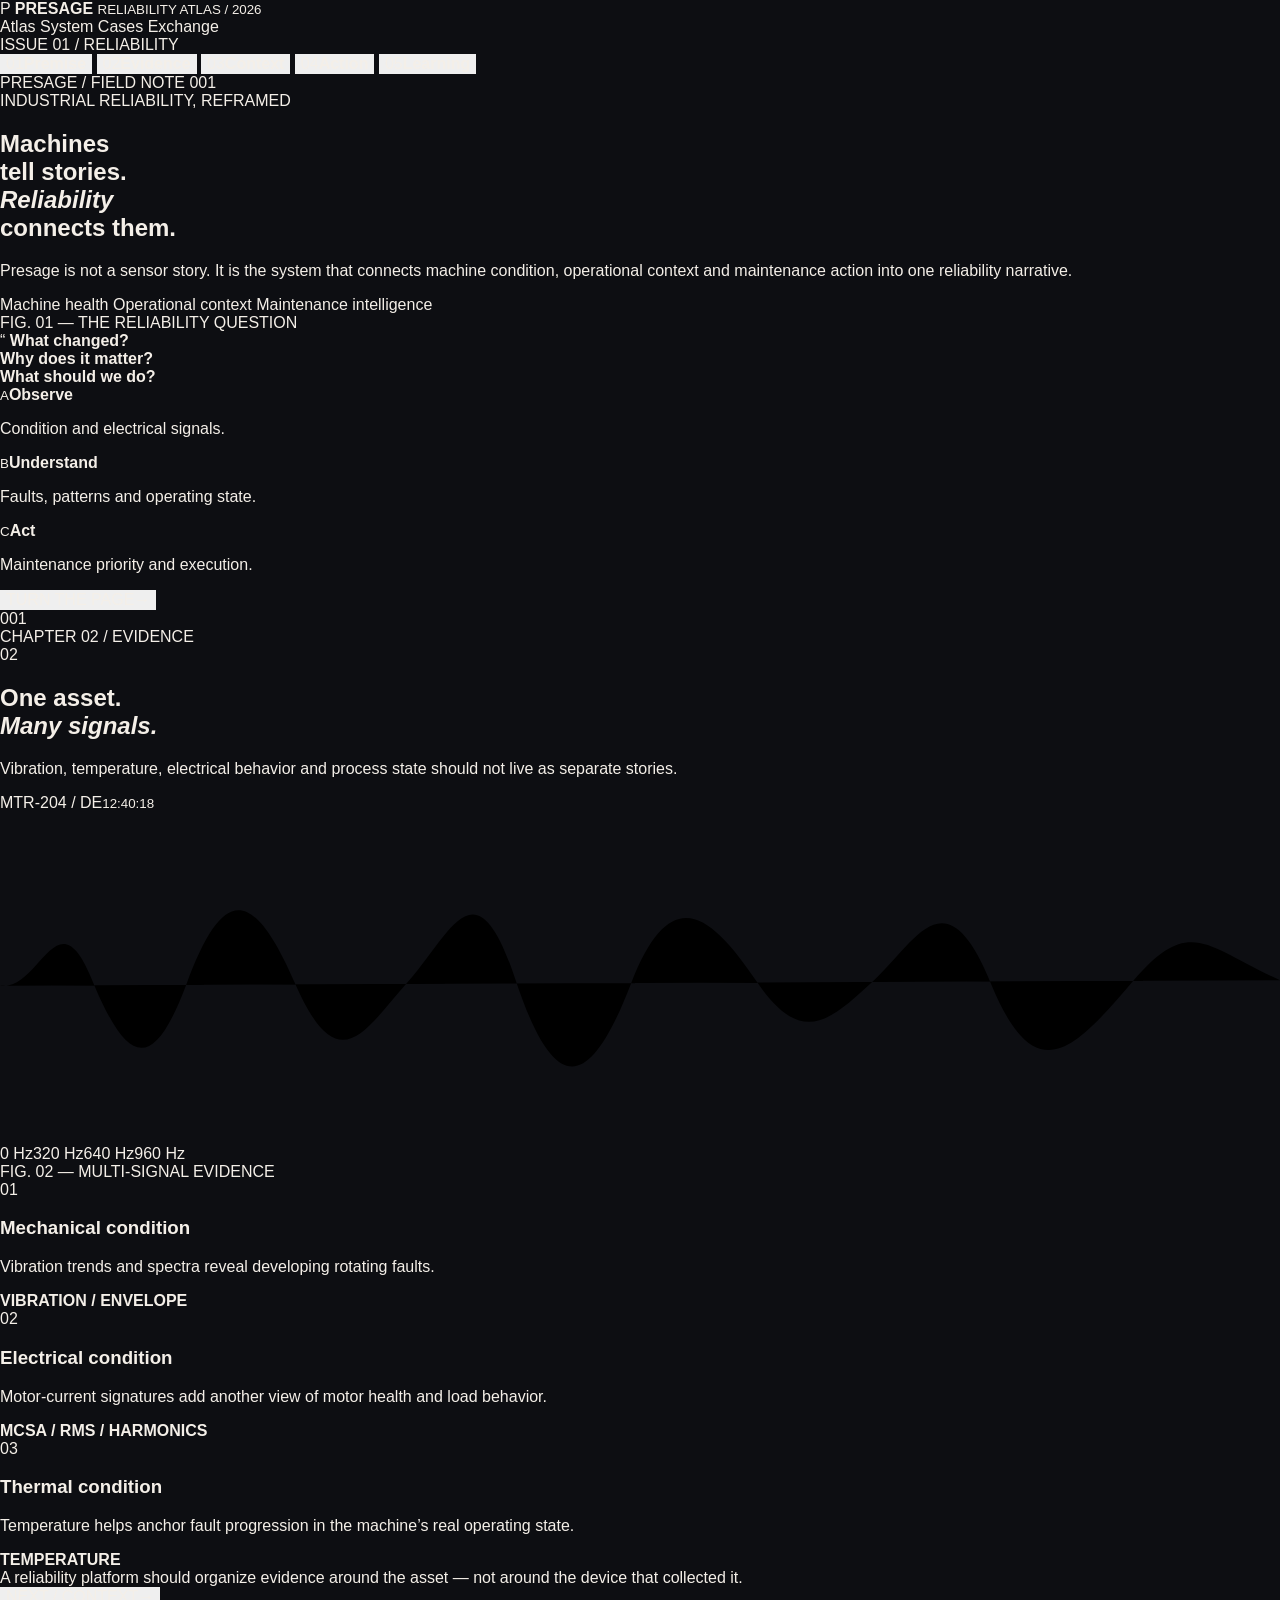
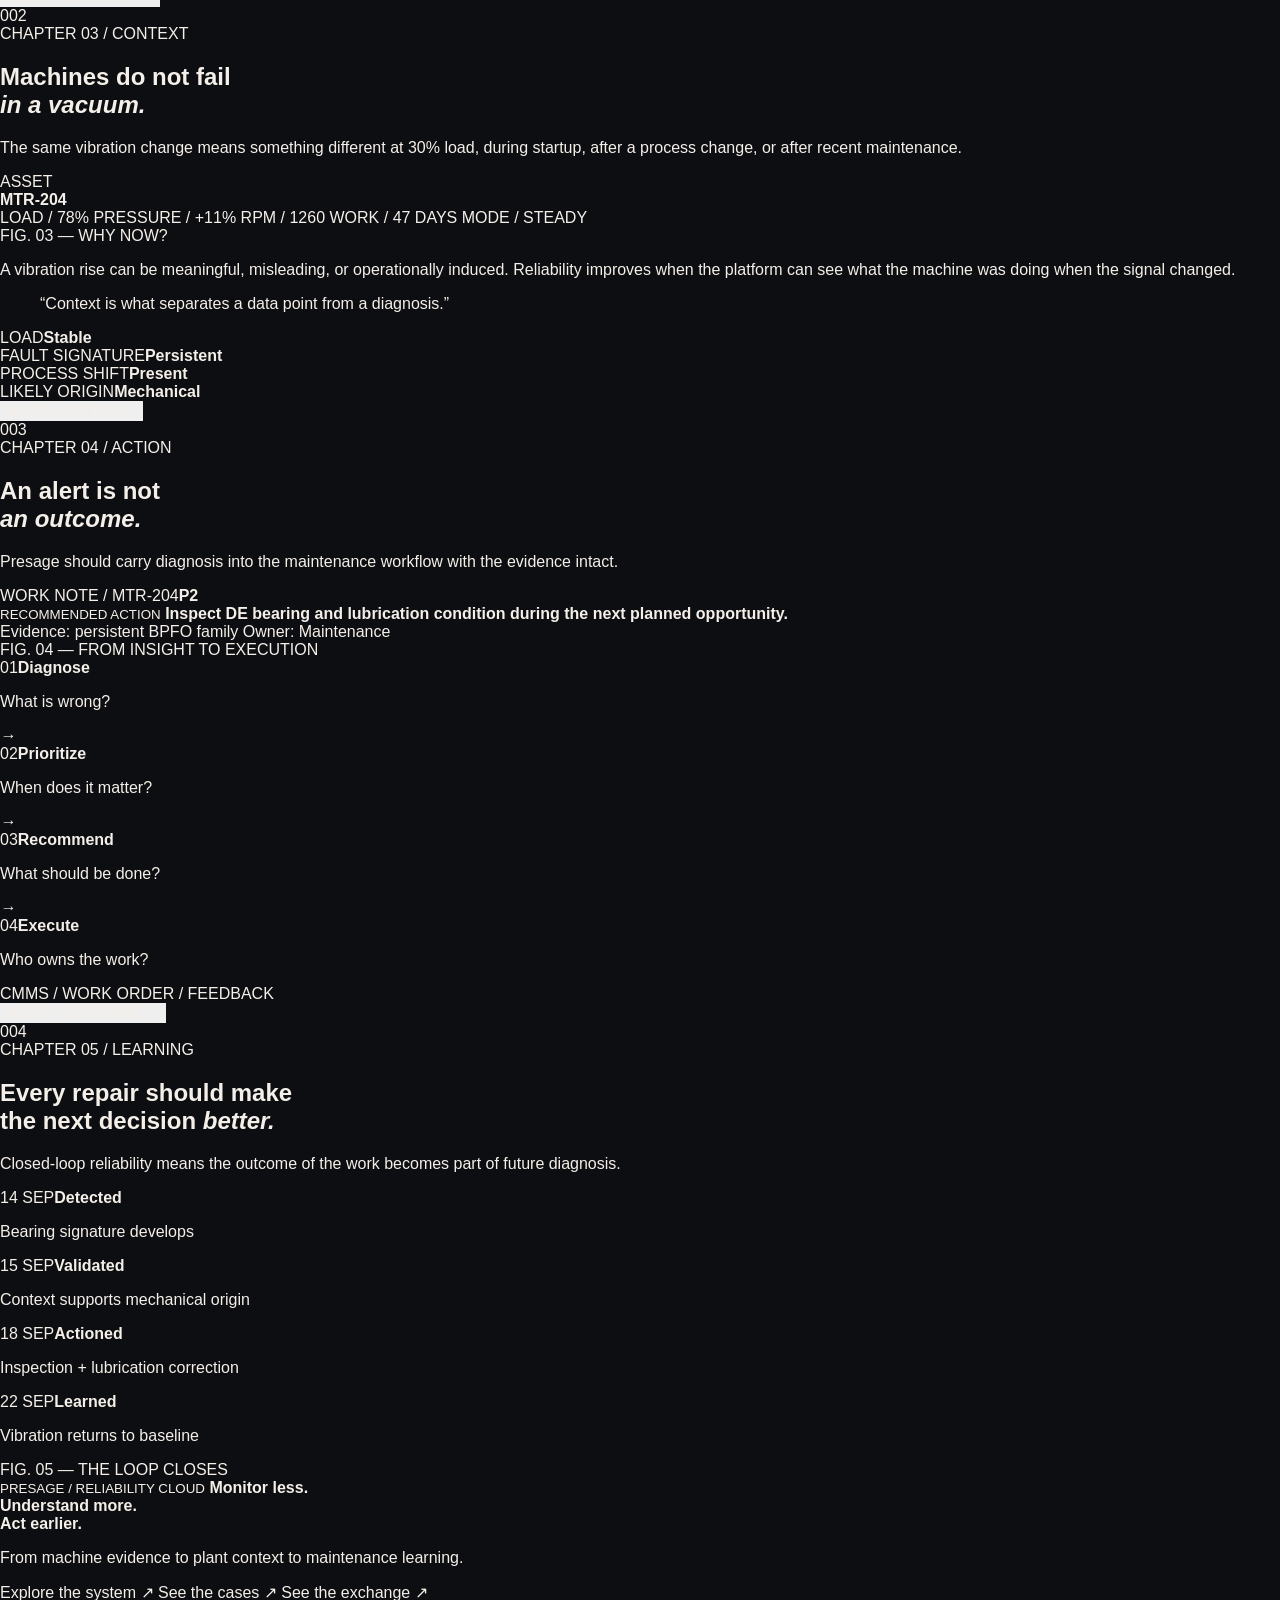
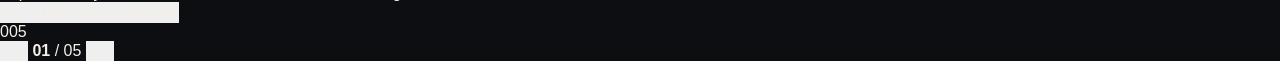
==== commit f4dae137: "Create reliability atlas homepage" ====
--- a/index.html
+++ b/index.html
@@ -1,264 +1,226 @@
 <!DOCTYPE html>
-<html lang="en" data-page="home">
+<html lang="en" data-page="atlas">
 <head>
-  <meta charset="UTF-8" />
-  <meta name="viewport" content="width=device-width, initial-scale=1.0" />
-  <meta name="description" content="Presage Reliability Cloud — industrial reliability intelligence for machine health, operational context and maintenance action." />
-  <title>Presage — Reliability Command Deck</title>
+  <meta charset="UTF-8">
+  <meta name="viewport" content="width=device-width, initial-scale=1.0">
+  <meta name="description" content="Presage Reliability Atlas — a field guide to machine health, context and maintenance action.">
+  <title>Presage — Reliability Atlas</title>
   <link rel="preconnect" href="https://fonts.googleapis.com">
   <link rel="preconnect" href="https://fonts.gstatic.com" crossorigin>
-  <link href="https://fonts.googleapis.com/css2?family=IBM+Plex+Mono:wght@400;500;600&family=Space+Grotesk:wght@400;500;600;700&display=swap" rel="stylesheet">
-  <link rel="stylesheet" href="styles.css" />
+  <link href="https://fonts.googleapis.com/css2?family=DM+Sans:wght@400;500;600;700&family=Libre+Caslon+Display&display=swap" rel="stylesheet">
+  <link rel="stylesheet" href="styles.css">
 </head>
-<body class="command-site">
-  <div class="scanline" aria-hidden="true"></div>
-  <div class="grain" aria-hidden="true"></div>
-
-  <aside class="left-rail">
-    <a class="rail-logo" href="index.html" aria-label="Presage home">
-      <span>P</span><i></i><span>R</span>
+<body class="atlas-body">
+  <div class="paper-grain" aria-hidden="true"></div>
+
+  <header class="atlas-header">
+    <a class="atlas-brand" href="index.html">
+      <span class="brand-symbol">P</span>
+      <strong>PRESAGE</strong>
+      <small>RELIABILITY ATLAS / 2026</small>
     </a>
-    <div class="rail-code">PSG / 26</div>
-    <div class="rail-progress"><span id="railProgress"></span></div>
-    <div class="rail-orientation">RELIABILITY / INTELLIGENCE</div>
+
+    <nav class="atlas-nav" aria-label="Main navigation">
+      <a class="active" href="index.html">Atlas</a>
+      <a href="platform.html">System</a>
+      <a href="solutions.html">Cases</a>
+      <a href="integrations.html">Exchange</a>
+    </nav>
+
+    <div class="issue-mark">ISSUE 01 / RELIABILITY</div>
+  </header>
+
+  <aside class="chapter-tabs" aria-label="Atlas chapters">
+    <button class="active" data-spread="0"><span>01</span><b>Premise</b></button>
+    <button data-spread="1"><span>02</span><b>Evidence</b></button>
+    <button data-spread="2"><span>03</span><b>Context</b></button>
+    <button data-spread="3"><span>04</span><b>Action</b></button>
+    <button data-spread="4"><span>05</span><b>Learning</b></button>
   </aside>
 
-  <header class="command-header">
-    <div class="command-brand">
-      <strong>PRESAGE</strong>
-      <span>RELIABILITY CLOUD</span>
-    </div>
-
-    <nav class="command-nav" aria-label="Main navigation">
-      <a class="is-active" href="index.html">Command</a>
-      <a href="platform.html">System</a>
-      <a href="solutions.html">Outcomes</a>
-      <a href="integrations.html">Connect</a>
-    </nav>
-
-    <a class="header-cta" href="platform.html">
-      <span>ENTER PLATFORM</span>
-      <b>↗</b>
-    </a>
-  </header>
-
-  <main class="deck-shell">
-    <div class="deck-track" id="deckTrack">
-      <section class="deck-panel hero-panel" data-panel="0" data-accent="pink">
-        <div class="panel-grid">
-          <div class="panel-copy">
-            <div class="panel-kicker"><span>01</span> INDUSTRIAL RELIABILITY INTELLIGENCE</div>
-            <h1>
-              <span>Reliability</span>
-              <span class="outline-word">without</span>
-              <span>the noise.</span>
-            </h1>
-            <p>Presage unifies machine health, operating context and maintenance action so teams know what is changing, why it matters and what to do next.</p>
-            <div class="copy-actions">
-              <a class="brutal-button" href="platform.html"><span>Explore the system</span><b>→</b></a>
-              <button class="text-control" data-jump="1" type="button">See how it thinks <span>↓</span></button>
+  <main class="atlas-stage">
+    <div class="spread-stack" id="spreadStack">
+      <section class="atlas-spread active" data-spread-index="0">
+        <div class="spread-page page-left cover-left">
+          <div class="folio">PRESAGE / FIELD NOTE 001</div>
+          <div class="cover-kicker">INDUSTRIAL RELIABILITY, REFRAMED</div>
+          <h1>Machines<br>tell stories.<br><em>Reliability</em><br>connects them.</h1>
+          <p class="cover-deck">Presage is not a sensor story. It is the system that connects machine condition, operational context and maintenance action into one reliability narrative.</p>
+          <div class="cover-meta">
+            <span>Machine health</span>
+            <span>Operational context</span>
+            <span>Maintenance intelligence</span>
+          </div>
+        </div>
+
+        <div class="spread-page page-right cover-right">
+          <div class="figure-label">FIG. 01 — THE RELIABILITY QUESTION</div>
+          <div class="editorial-quote">
+            <span>“</span>
+            <strong>What changed?<br>Why does it matter?<br>What should we do?</strong>
+          </div>
+          <div class="question-grid">
+            <div><small>A</small><b>Observe</b><p>Condition and electrical signals.</p></div>
+            <div><small>B</small><b>Understand</b><p>Faults, patterns and operating state.</p></div>
+            <div><small>C</small><b>Act</b><p>Maintenance priority and execution.</p></div>
+          </div>
+          <button class="page-turn" data-next="1"><span>TURN THE PAGE</span><b>→</b></button>
+          <div class="page-number">001</div>
+        </div>
+      </section>
+
+      <section class="atlas-spread" data-spread-index="1">
+        <div class="spread-page page-left evidence-left">
+          <div class="folio">CHAPTER 02 / EVIDENCE</div>
+          <div class="huge-number">02</div>
+          <h2>One asset.<br><em>Many signals.</em></h2>
+          <p>Vibration, temperature, electrical behavior and process state should not live as separate stories.</p>
+
+          <div class="signal-specimen">
+            <div class="specimen-head"><span>MTR-204 / DE</span><small>12:40:18</small></div>
+            <svg viewBox="0 0 700 180" preserveAspectRatio="none" aria-hidden="true">
+              <path d="M0,95 C22,98 31,45 50,91 S83,145 102,94 S137,38 161,93 S199,120 223,93 S260,26 282,92 S323,151 345,94 S389,56 414,93 S455,113 478,92 S517,33 542,94 S589,128 620,92 S660,74 700,92"></path>
+            </svg>
+            <div class="specimen-axis"><span>0 Hz</span><span>320 Hz</span><span>640 Hz</span><span>960 Hz</span></div>
+          </div>
+        </div>
+
+        <div class="spread-page page-right evidence-right">
+          <div class="figure-label">FIG. 02 — MULTI-SIGNAL EVIDENCE</div>
+          <div class="editorial-list">
+            <article>
+              <span>01</span>
+              <h3>Mechanical condition</h3>
+              <p>Vibration trends and spectra reveal developing rotating faults.</p>
+              <b>VIBRATION / ENVELOPE</b>
+            </article>
+            <article>
+              <span>02</span>
+              <h3>Electrical condition</h3>
+              <p>Motor-current signatures add another view of motor health and load behavior.</p>
+              <b>MCSA / RMS / HARMONICS</b>
+            </article>
+            <article>
+              <span>03</span>
+              <h3>Thermal condition</h3>
+              <p>Temperature helps anchor fault progression in the machine’s real operating state.</p>
+              <b>TEMPERATURE</b>
+            </article>
+          </div>
+          <div class="margin-note">A reliability platform should organize evidence around the asset — not around the device that collected it.</div>
+          <button class="page-turn" data-next="2"><span>NEXT / CONTEXT</span><b>→</b></button>
+          <div class="page-number">002</div>
+        </div>
+      </section>
+
+      <section class="atlas-spread" data-spread-index="2">
+        <div class="spread-page page-left context-left">
+          <div class="folio">CHAPTER 03 / CONTEXT</div>
+          <h2>Machines do not fail<br><em>in a vacuum.</em></h2>
+          <p class="lead-copy">The same vibration change means something different at 30% load, during startup, after a process change, or after recent maintenance.</p>
+
+          <div class="context-map">
+            <div class="context-center">ASSET<br><strong>MTR-204</strong></div>
+            <span class="context-node n1">LOAD / 78%</span>
+            <span class="context-node n2">PRESSURE / +11%</span>
+            <span class="context-node n3">RPM / 1260</span>
+            <span class="context-node n4">WORK / 47 DAYS</span>
+            <span class="context-node n5">MODE / STEADY</span>
+          </div>
+        </div>
+
+        <div class="spread-page page-right context-right">
+          <div class="figure-label">FIG. 03 — WHY NOW?</div>
+          <div class="context-essay">
+            <p class="dropcap">A vibration rise can be meaningful, misleading, or operationally induced. Reliability improves when the platform can see what the machine was doing when the signal changed.</p>
+            <blockquote>“Context is what separates a data point from a diagnosis.”</blockquote>
+          </div>
+
+          <div class="context-checks">
+            <div><span>LOAD</span><b>Stable</b><i></i></div>
+            <div><span>FAULT SIGNATURE</span><b>Persistent</b><i></i></div>
+            <div><span>PROCESS SHIFT</span><b>Present</b><i></i></div>
+            <div><span>LIKELY ORIGIN</span><b>Mechanical</b><i></i></div>
+          </div>
+
+          <button class="page-turn" data-next="3"><span>NEXT / ACTION</span><b>→</b></button>
+          <div class="page-number">003</div>
+        </div>
+      </section>
+
+      <section class="atlas-spread" data-spread-index="3">
+        <div class="spread-page page-left action-left">
+          <div class="folio">CHAPTER 04 / ACTION</div>
+          <h2>An alert is not<br><em>an outcome.</em></h2>
+          <p>Presage should carry diagnosis into the maintenance workflow with the evidence intact.</p>
+
+          <div class="action-slip">
+            <header><span>WORK NOTE / MTR-204</span><b>P2</b></header>
+            <section>
+              <small>RECOMMENDED ACTION</small>
+              <strong>Inspect DE bearing and lubrication condition during the next planned opportunity.</strong>
+            </section>
+            <footer>
+              <span>Evidence: persistent BPFO family</span>
+              <span>Owner: Maintenance</span>
+            </footer>
+          </div>
+        </div>
+
+        <div class="spread-page page-right action-right">
+          <div class="figure-label">FIG. 04 — FROM INSIGHT TO EXECUTION</div>
+          <div class="handoff-sequence">
+            <div><span>01</span><b>Diagnose</b><p>What is wrong?</p></div>
+            <i>→</i>
+            <div><span>02</span><b>Prioritize</b><p>When does it matter?</p></div>
+            <i>→</i>
+            <div><span>03</span><b>Recommend</b><p>What should be done?</p></div>
+            <i>→</i>
+            <div><span>04</span><b>Execute</b><p>Who owns the work?</p></div>
+          </div>
+          <div class="annotation-line"><span>CMMS / WORK ORDER / FEEDBACK</span></div>
+          <button class="page-turn" data-next="4"><span>NEXT / LEARNING</span><b>→</b></button>
+          <div class="page-number">004</div>
+        </div>
+      </section>
+
+      <section class="atlas-spread" data-spread-index="4">
+        <div class="spread-page page-left learning-left">
+          <div class="folio">CHAPTER 05 / LEARNING</div>
+          <h2>Every repair should make<br>the next decision <em>better.</em></h2>
+          <p>Closed-loop reliability means the outcome of the work becomes part of future diagnosis.</p>
+
+          <div class="history-strip">
+            <div><span>14 SEP</span><b>Detected</b><p>Bearing signature develops</p></div>
+            <div><span>15 SEP</span><b>Validated</b><p>Context supports mechanical origin</p></div>
+            <div><span>18 SEP</span><b>Actioned</b><p>Inspection + lubrication correction</p></div>
+            <div class="current"><span>22 SEP</span><b>Learned</b><p>Vibration returns to baseline</p></div>
+          </div>
+        </div>
+
+        <div class="spread-page page-right learning-right">
+          <div class="figure-label">FIG. 05 — THE LOOP CLOSES</div>
+          <div class="closing-statement">
+            <small>PRESAGE / RELIABILITY CLOUD</small>
+            <strong>Monitor less.<br>Understand more.<br>Act earlier.</strong>
+            <p>From machine evidence to plant context to maintenance learning.</p>
+            <div class="closing-links">
+              <a href="platform.html">Explore the system ↗</a>
+              <a href="solutions.html">See the cases ↗</a>
+              <a href="integrations.html">See the exchange ↗</a>
             </div>
           </div>
-
-          <aside class="hero-console">
-            <div class="console-head">
-              <span>LIVE / RELIABILITY FEED</span>
-              <strong>PLANT 01</strong>
-            </div>
-            <div class="machine-line">
-              <div class="machine-id"><small>ASSET</small><strong>MTR-204</strong></div>
-              <div class="machine-status status-warning"><i></i> INVESTIGATE</div>
-            </div>
-            <div class="waveform" aria-hidden="true">
-              <svg viewBox="0 0 640 150" preserveAspectRatio="none">
-                <path id="heroWave" d="M0,78 C25,80 35,20 56,76 S90,132 110,77 S150,38 174,78 S210,106 232,77 S270,8 292,76 S324,143 350,78 S392,45 414,76 S456,92 476,77 S518,22 540,78 S590,115 640,75" />
-              </svg>
-              <span class="wave-marker marker-one"></span>
-              <span class="wave-marker marker-two"></span>
-            </div>
-            <div class="console-facts">
-              <div><small>FAULT SIGNAL</small><strong>BPFO pattern</strong></div>
-              <div><small>OPERATING STATE</small><strong>78% load</strong></div>
-              <div><small>CONFIDENCE</small><strong>Medium</strong></div>
-            </div>
-            <div class="diagnostic-line">
-              <span>DIAGNOSIS</span>
-              <strong>Outer race bearing fault developing</strong>
-              <b>REVIEW →</b>
-            </div>
-          </aside>
-        </div>
-
-        <div class="panel-footer">
-          <span>SCROLL / WHEEL / ARROWS</span>
-          <div class="footer-index"><b>01</b><i></i><span>05</span></div>
-          <span>NOT A SENSOR COMPANY</span>
-        </div>
-      </section>
-
-      <section class="deck-panel observe-panel" data-panel="1" data-accent="cyan">
-        <div class="split-index"><span>02</span><b>OBSERVE</b></div>
-        <div class="panel-grid grid-observe">
-          <div class="statement-block">
-            <div class="panel-kicker">MACHINE HEALTH / MULTI-SIGNAL</div>
-            <h2>See the machine.<br><em>Not just a sensor.</em></h2>
-            <p>Condition data is one layer of the story. Presage can combine vibration, temperature, MCSA and existing plant signals around the asset.</p>
-          </div>
-
-          <div class="signal-stack">
-            <div class="signal-row row-main">
-              <span class="signal-code">VIB</span>
-              <div class="signal-track"><i style="--w:82%"></i></div>
-              <strong>82</strong>
-              <small>Mechanical condition</small>
-            </div>
-            <div class="signal-row">
-              <span class="signal-code">MCSA</span>
-              <div class="signal-track"><i style="--w:61%"></i></div>
-              <strong>61</strong>
-              <small>Electrical condition</small>
-            </div>
-            <div class="signal-row">
-              <span class="signal-code">TEMP</span>
-              <div class="signal-track"><i style="--w:44%"></i></div>
-              <strong>44</strong>
-              <small>Thermal context</small>
-            </div>
-            <div class="signal-row">
-              <span class="signal-code">PROC</span>
-              <div class="signal-track"><i style="--w:73%"></i></div>
-              <strong>73</strong>
-              <small>Operating context</small>
-            </div>
-          </div>
-        </div>
-
-        <div class="panel-footer">
-          <span>CONDITION → CONTEXT</span>
-          <div class="footer-index"><b>02</b><i></i><span>05</span></div>
-          <button data-jump="2">NEXT / CORRELATE →</button>
-        </div>
-      </section>
-
-      <section class="deck-panel correlate-panel" data-panel="2" data-accent="yellow">
-        <div class="split-index"><span>03</span><b>CORRELATE</b></div>
-        <div class="correlation-board">
-          <div class="board-title">
-            <small>WHY NOW?</small>
-            <h2>Context changes<br>the diagnosis.</h2>
-          </div>
-
-          <div class="correlation-timeline">
-            <div class="timeline-axis"><span>10:00</span><span>11:00</span><span>12:00</span><span>13:00</span><span>14:00</span></div>
-            <div class="timeline-row">
-              <strong>VIBRATION</strong>
-              <div class="timeline-data vib-data"><i></i></div>
-              <span>↑ 28%</span>
-            </div>
-            <div class="timeline-row">
-              <strong>LOAD</strong>
-              <div class="timeline-data load-data"><i></i></div>
-              <span>STABLE</span>
-            </div>
-            <div class="timeline-row">
-              <strong>PRESSURE</strong>
-              <div class="timeline-data pressure-data"><i></i></div>
-              <span>↑ 11%</span>
-            </div>
-            <div class="timeline-row">
-              <strong>WORK HISTORY</strong>
-              <div class="history-event"><i></i><b>Bearing replacement / 47 days ago</b></div>
-              <span>RECENT</span>
-            </div>
-          </div>
-
-          <aside class="correlation-result">
-            <span>CONTEXT RESULT / 03</span>
-            <strong>Not a load-driven event.</strong>
-            <p>The vibration rise persists while motor load remains stable. Pressure shift is present but does not explain the fault signature.</p>
-            <b>PRIORITIZE MECHANICAL INSPECTION →</b>
-          </aside>
-        </div>
-
-        <div class="panel-footer">
-          <span>SIGNALS + STATE + HISTORY</span>
-          <div class="footer-index"><b>03</b><i></i><span>05</span></div>
-          <button data-jump="3">NEXT / ACT →</button>
-        </div>
-      </section>
-
-      <section class="deck-panel action-panel" data-panel="3" data-accent="mint">
-        <div class="split-index"><span>04</span><b>ACT</b></div>
-        <div class="action-layout">
-          <div class="action-copy">
-            <div class="panel-kicker">MAINTENANCE INTELLIGENCE</div>
-            <h2>An insight is not useful<br>until someone <em>acts.</em></h2>
-            <p>Keep the diagnosis, evidence and recommended action connected to the maintenance workflow.</p>
-          </div>
-
-          <div class="work-ticket">
-            <header><span>WORK INTELLIGENCE / MTR-204</span><b>PRIORITY / P2</b></header>
-            <div class="ticket-main">
-              <div class="ticket-number">WO<br><strong>2481</strong></div>
-              <div class="ticket-detail">
-                <small>RECOMMENDED ACTION</small>
-                <h3>Inspect DE bearing and lubrication condition during next planned opportunity.</h3>
-                <p>Evidence: persistent BPFO family + rising velocity RMS + stable load.</p>
-              </div>
-            </div>
-            <footer>
-              <span>OWNER / MAINTENANCE</span>
-              <span>STATE / READY FOR REVIEW</span>
-              <button type="button">OPEN WORKFLOW ↗</button>
-            </footer>
-          </div>
-        </div>
-
-        <div class="panel-footer">
-          <span>DIAGNOSIS → EXECUTION</span>
-          <div class="footer-index"><b>04</b><i></i><span>05</span></div>
-          <button data-jump="4">NEXT / IMPROVE →</button>
-        </div>
-      </section>
-
-      <section class="deck-panel improve-panel" data-panel="4" data-accent="violet">
-        <div class="split-index"><span>05</span><b>IMPROVE</b></div>
-        <div class="improve-layout">
-          <div class="improve-title">
-            <div class="panel-kicker">THE CLOSED LOOP</div>
-            <h2>Every intervention<br>should make the next<br><em>decision better.</em></h2>
-          </div>
-
-          <div class="learning-ledger">
-            <div class="ledger-head"><span>RELIABILITY LEDGER</span><b>ASSET HISTORY / MTR-204</b></div>
-            <div class="ledger-row"><span>01</span><b>Detected</b><p>Bearing fault signature develops</p><small>14 SEP</small></div>
-            <div class="ledger-row"><span>02</span><b>Validated</b><p>Context confirms mechanical origin</p><small>15 SEP</small></div>
-            <div class="ledger-row"><span>03</span><b>Actioned</b><p>Bearing inspection + lubrication correction</p><small>18 SEP</small></div>
-            <div class="ledger-row current"><span>04</span><b>Learned</b><p>Post-maintenance vibration returns to baseline</p><small>22 SEP</small></div>
-          </div>
-        </div>
-
-        <div class="end-statement">
-          <span>PRESAGE / RELIABILITY CLOUD</span>
-          <strong>Monitor less.<br>Understand more.<br>Act earlier.</strong>
-          <a href="platform.html">ENTER THE PLATFORM →</a>
-        </div>
-
-        <div class="panel-footer">
-          <button data-jump="0">← BACK TO START</button>
-          <div class="footer-index"><b>05</b><i></i><span>05</span></div>
-          <span>CLOSED-LOOP RELIABILITY</span>
+          <button class="page-turn restart" data-next="0"><span>RETURN TO COVER</span><b>↺</b></button>
+          <div class="page-number">005</div>
         </div>
       </section>
     </div>
   </main>
 
-  <div class="deck-dots" aria-label="Section navigation">
-    <button class="is-active" data-jump="0"><span>01</span></button>
-    <button data-jump="1"><span>02</span></button>
-    <button data-jump="2"><span>03</span></button>
-    <button data-jump="3"><span>04</span></button>
-    <button data-jump="4"><span>05</span></button>
+  <div class="atlas-controls">
+    <button id="prevSpread" aria-label="Previous spread">←</button>
+    <span><b id="currentSpread">01</b> / 05</span>
+    <button id="nextSpread" aria-label="Next spread">→</button>
   </div>
 
   <script src="script.js"></script>
--- a/styles.css
+++ b/styles.css
@@ -1,493 +1,1084 @@
 :root {
-  --paper: #fbf8f5;
-  --paper-deep: #f1ebe7;
-  --ink: #231642;
-  --ink-soft: #625a70;
-  --purple: #5b1b8c;
-  --pink: #f16d93;
-  --cyan: #31b9dd;
-  --mint: #82d1ae;
-  --yellow: #f8c84b;
-  --accent: #f16d93;
-  --accent-soft: #ffd6e2;
-  --line: rgba(35,22,66,.15);
+  --bg: #0d0e12;
+  --bg-soft: #15171d;
+  --panel: #181a21;
+  --panel-2: #101216;
+  --ink: #f4efe8;
+  --muted: #8d8e98;
+  --line: rgba(244,239,232,.14);
+  --line-strong: rgba(244,239,232,.28);
+  --pink: #ff668f;
+  --cyan: #45c7e8;
+  --yellow: #f4ca58;
+  --mint: #8ad7b2;
+  --violet: #b59aee;
+  --accent: var(--pink);
+  --rail: 76px;
+  --header: 72px;
+  --ease: cubic-bezier(.22,1,.36,1);
   --mx: 0;
   --my: 0;
-  --ease: cubic-bezier(.22,1,.36,1);
 }
 
 * { box-sizing: border-box; }
-html { background: var(--paper); }
+html { background: var(--bg); }
 body {
   margin: 0;
+  min-width: 320px;
   min-height: 100vh;
+  background: var(--bg);
+  color: var(--ink);
+  font-family: "Space Grotesk", Arial, sans-serif;
   overflow: hidden;
-  color: var(--ink);
-  background:
-    radial-gradient(circle at 12% 17%, rgba(49,185,221,.08), transparent 27%),
-    radial-gradient(circle at 84% 76%, rgba(241,109,147,.08), transparent 30%),
-    var(--paper);
-  font-family: "Manrope", Arial, sans-serif;
-  text-rendering: optimizeLegibility;
 }
 a { color: inherit; text-decoration: none; }
 button, a { font: inherit; }
-button { border: 0; color: inherit; }
-::selection { background: var(--yellow); color: var(--ink); }
-
-.page-noise {
-  position: fixed; inset: 0; z-index: 100; pointer-events: none;
-  opacity: .2; mix-blend-mode: multiply;
-  background-image: url("data:image/svg+xml,%3Csvg viewBox='0 0 180 180' xmlns='http://www.w3.org/2000/svg'%3E%3Cfilter id='n'%3E%3CfeTurbulence type='fractalNoise' baseFrequency='.86' numOctaves='3' stitchTiles='stitch'/%3E%3C/filter%3E%3Crect width='100%25' height='100%25' filter='url(%23n)' opacity='.07'/%3E%3C/svg%3E");
-}
-.grid {
-  position: fixed; inset: 0; pointer-events: none;
-  background-image: linear-gradient(var(--line) 1px, transparent 1px), linear-gradient(90deg, var(--line) 1px, transparent 1px);
-  background-size: 8.333vw 8.333vw;
-  mask-image: linear-gradient(to bottom, rgba(0,0,0,.36), transparent 80%);
-  opacity: .22;
-}
-
-.topbar {
-  position: fixed; z-index: 40; inset: 0 0 auto 0; height: 84px;
-  display: grid; grid-template-columns: 1fr auto 1fr; align-items: center;
-  padding: 0 32px; border-bottom: 1px solid var(--line);
-  background: rgba(251,248,245,.72); backdrop-filter: blur(16px);
-}
-.brand { width: max-content; display: inline-flex; align-items: center; gap: 9px; font-weight: 800; letter-spacing: -.03em; }
-.brand > span:nth-of-type(2) { font-size: 15px; }
-.brand small {
-  margin-left: 5px; padding-left: 12px; border-left: 1px solid var(--line);
-  font-size: 7px; font-weight: 800; letter-spacing: .14em; opacity: .46;
-}
-.brand-mark { display: grid; grid-template-columns: repeat(2,5px); grid-template-rows: repeat(2,5px); gap: 2px; }
-.brand-mark i { border-radius: 1px; }
-.brand-mark i:nth-child(1) { background: var(--cyan); }
-.brand-mark i:nth-child(2) { background: var(--pink); }
-.brand-mark i:nth-child(3) { background: var(--yellow); }
-.brand-mark i:nth-child(4) { background: var(--mint); }
-
-.desktop-nav { display: flex; align-items: center; gap: 30px; }
-.desktop-nav a {
-  position: relative; padding: 12px 0;
-  font-size: 9px; font-weight: 800; letter-spacing: .11em; text-transform: uppercase; opacity: .48;
-  transition: opacity .25s ease;
-}
-.desktop-nav a:hover, .desktop-nav a.active { opacity: 1; }
-.desktop-nav a.active::after {
-  content: ""; position: absolute; left: 0; right: 0; bottom: 6px; height: 2px; background: var(--pink); border-radius: 2px;
-}
-
-.top-actions { justify-self: end; display: flex; align-items: center; gap: 16px; }
-.back-home { font-size: 8px; font-weight: 800; letter-spacing: .12em; opacity: .5; }
-.motion-toggle {
-  display: inline-flex; align-items: center; gap: 8px;
-  padding: 8px 11px; border: 1px solid var(--line); border-radius: 999px;
-  background: rgba(251,248,245,.55); cursor: pointer;
-  font-size: 8px; font-weight: 800; letter-spacing: .11em;
-}
-.motion-toggle-dot { width: 7px; height: 7px; border-radius: 50%; background: var(--mint); box-shadow: 0 0 0 4px rgba(130,209,174,.16); }
-body.pulse-mode .motion-toggle-dot { background: var(--pink); box-shadow: 0 0 0 4px rgba(241,109,147,.16); }
-
-.menu-button {
-  display: inline-flex; align-items: center; gap: 10px; padding: 7px 0 7px 8px;
-  background: transparent; cursor: pointer; font-size: 9px; font-weight: 800; letter-spacing: .11em;
-}
-.menu-dot { width: 31px; height: 31px; border-radius: 50%; background: var(--ink); position: relative; transition: transform .35s var(--ease), background .35s ease; }
-.menu-dot::before, .menu-dot::after { content: ""; position: absolute; left: 9px; width: 13px; height: 1px; background: var(--paper); }
-.menu-dot::before { top: 12px; } .menu-dot::after { top: 18px; }
-.menu-button:hover .menu-dot { transform: rotate(12deg) scale(1.08); background: var(--purple); }
-
-/* HOME */
-.stage { position: relative; height: 100vh; min-height: 680px; padding-top: 84px; overflow: hidden; isolation: isolate; }
-.home-stage::before {
-  content: "RELIABILITY";
-  position: absolute; z-index: -4; left: 4vw; top: 17vh;
-  font-size: clamp(78px, 12.7vw, 210px); line-height: .82; font-weight: 800; letter-spacing: -.08em;
-  color: transparent; -webkit-text-stroke: 1px rgba(35,22,66,.07); transform: rotate(-3deg); white-space: nowrap;
-}
-.ambient { position: absolute; pointer-events: none; border-radius: 50%; transition: background .7s var(--ease), transform .22s ease-out; }
-.ambient-a { width: 19vw; aspect-ratio: 1; left: -8vw; bottom: 7vh; background: var(--cyan); opacity: .78; transform: translate(calc(var(--mx) * -12px), calc(var(--my) * -8px)); }
-.ambient-b { width: 13vw; aspect-ratio: 1; right: 4vw; top: 18vh; background: var(--yellow); opacity: .86; transform: translate(calc(var(--mx) * 18px), calc(var(--my) * 11px)); }
-.ambient-c { width: 7vw; aspect-ratio: 1; right: 22vw; bottom: 15vh; background: var(--mint); opacity: .88; transform: translate(calc(var(--mx) * -9px), calc(var(--my) * 15px)); }
-body.pulse-mode .ambient-a { animation: ambientPulseA 3.6s ease-in-out infinite alternate; }
-body.pulse-mode .ambient-b { animation: ambientPulseB 4.2s ease-in-out infinite alternate; }
-
-.stage-caption {
-  position: absolute; z-index: 1; font-size: 8px; font-weight: 800; letter-spacing: .16em; opacity: .28; pointer-events: none;
-}
-.caption-a { left: 9vw; top: 18vh; transform: rotate(-7deg) translate(calc(var(--mx) * -8px), calc(var(--my) * -6px)); }
-.caption-b { right: 8vw; top: 39vh; transform: rotate(7deg) translate(calc(var(--mx) * 10px), calc(var(--my) * -8px)); }
-.caption-c { left: 22vw; bottom: 16vh; transform: translate(calc(var(--mx) * 8px), calc(var(--my) * 7px)); }
-
-.core {
-  position: absolute; z-index: 8; width: min(43vw, 700px); aspect-ratio: 1.06; left: 50%; top: 52%;
-  transform: translate(-48%,-49%) rotate(calc(var(--mx) * 1.4deg));
-  border-radius: 48% 52% 43% 57% / 45% 39% 61% 55%;
-  background: radial-gradient(circle at 62% 28%, rgba(255,255,255,.14), transparent 25%), var(--ink);
-  color: white; box-shadow: 0 46px 100px rgba(35,22,66,.18), inset 0 0 0 1px rgba(255,255,255,.08);
-  transition: border-radius .9s var(--ease), transform .16s linear; display: grid; place-items: center;
-}
-.core::before { content: ""; position: absolute; inset: 8%; border: 1px dashed rgba(255,255,255,.13); border-radius: 51% 49% 58% 42% / 49% 56% 44% 51%; animation: slowRotate 28s linear infinite; }
-body.pulse-mode .core::before { animation-duration: 8s; }
-.core::after { content: ""; position: absolute; width: 32%; aspect-ratio: 1; right: -12%; top: 7%; border-radius: 50%; background: var(--accent); box-shadow: 0 16px 38px rgba(0,0,0,.12); transition: background .5s ease; z-index: -1; }
-.core.is-changing { border-radius: 59% 41% 54% 46% / 42% 60% 40% 58%; }
-.core-inner { width: 72%; position: relative; z-index: 2; transform: translateY(-1%); }
-.eyebrow { display: flex; align-items: center; gap: 10px; margin-bottom: 18px; text-transform: uppercase; font-size: 9px; font-weight: 800; letter-spacing: .15em; color: rgba(255,255,255,.62); }
-.eyebrow-index { display: grid; place-items: center; width: 30px; height: 30px; border: 1px solid rgba(255,255,255,.25); border-radius: 50%; color: white; letter-spacing: 0; }
-.core h1 { margin: 0; font-size: clamp(46px, 4.7vw, 82px); line-height: .9; letter-spacing: -.07em; font-weight: 500; }
-.core h1 span, .core h1 strong { display: block; }
-.core h1 strong { color: var(--accent); font-weight: 800; transition: color .5s ease; }
-.core p { width: min(94%,550px); margin: 23px 0 25px; color: rgba(255,255,255,.68); font-size: clamp(12px,.88vw,15px); line-height: 1.65; }
-.core-actions { display: flex; align-items: center; gap: 24px; flex-wrap: wrap; }
-.primary-action { display: inline-flex; align-items: center; gap: 14px; color: white; font-size: 11px; font-weight: 700; }
-.primary-action > span { border-bottom: 1px solid rgba(255,255,255,.42); padding-bottom: 5px; }
-.primary-action b { width: 35px; height: 35px; display: grid; place-items: center; border-radius: 50%; background: var(--accent); color: var(--ink); transition: transform .25s var(--ease); }
-.primary-action:hover b { transform: rotate(45deg) scale(1.08); }
-.text-action { font-size: 9px; font-weight: 700; color: rgba(255,255,255,.52); }
-.text-action span { color: var(--accent); margin-left: 4px; }
-.core-stamp { position: absolute; right: 11%; top: 16%; display: grid; justify-items: end; font-size: 7px; line-height: 1.35; font-weight: 800; letter-spacing: .16em; opacity: .3; transform: rotate(7deg); }
-.orbit-line { position: absolute; border-radius: 50%; border: 1px solid rgba(35,22,66,.17); pointer-events: none; z-index: -3; }
-.orbit-line-a { width: 148%; height: 72%; left: -22%; top: 12%; transform: rotate(-15deg); }
-.orbit-line-b { width: 124%; height: 122%; left: -10%; top: -10%; border-style: dashed; opacity: .62; }
-
-.scene-node {
-  position: absolute; z-index: 14; width: 88px; aspect-ratio: 1; border-radius: 50%;
-  display: grid; place-items: center; align-content: center; gap: 2px;
-  border: 1px solid rgba(35,22,66,.16); background: rgba(251,248,245,.82); backdrop-filter: blur(14px);
-  cursor: pointer; box-shadow: 0 15px 40px rgba(35,22,66,.07);
-  transition: transform .4s var(--ease), background .4s ease, border-color .4s ease;
-}
-.scene-node:hover { transform: scale(1.1) rotate(-5deg); }
-.scene-node.is-active { background: var(--accent); border-color: transparent; }
-.node-number { font-size: 8px; font-weight: 800; opacity: .5; }
-.node-label { font-size: 10px; font-weight: 800; letter-spacing: -.03em; }
-.node-pulse { position: absolute; inset: -7px; border: 1px solid currentColor; border-radius: inherit; opacity: 0; }
-.scene-node.is-active .node-pulse { animation: pulse 2.4s ease-out infinite; }
-.node-one { left: 18vw; top: 27vh; }
-.node-two { right: 16vw; top: 47vh; }
-.node-three { left: 26vw; bottom: 14vh; }
-.node-four { right: 25vw; bottom: 10.5vh; width: 76px; }
-
-.input-cluster {
-  position: absolute; z-index: 5; left: 5.5vw; top: 38vh; width: 190px;
-  padding: 14px 15px; border: 1px solid var(--line); border-radius: 15px; background: rgba(251,248,245,.64); backdrop-filter: blur(12px);
-}
-.cluster-label { display: block; margin-bottom: 10px; font-size: 7px; font-weight: 800; letter-spacing: .13em; opacity: .42; }
-.input-row { display: flex; align-items: center; gap: 8px; padding: 5px 0; font-size: 8px; font-weight: 700; }
-.input-row i { width: 6px; height: 6px; border-radius: 50%; background: var(--mint); }
-.input-row:nth-of-type(3) i { background: var(--cyan); }
-.input-row:nth-of-type(4) i { background: var(--yellow); }
-.input-row:nth-of-type(5) i { background: var(--pink); }
-
-.signal-console {
-  position: absolute; z-index: 14; right: 5.5vw; bottom: 15vh; width: 205px; padding: 13px 14px 12px;
-  border: 1px solid var(--line); border-radius: 15px; background: rgba(251,248,245,.72); backdrop-filter: blur(14px);
-  box-shadow: 0 14px 36px rgba(35,22,66,.06); transform: translate(calc(var(--mx) * 5px), calc(var(--my) * -5px));
-}
-.console-top { display: flex; justify-content: space-between; gap: 10px; font-size: 6px; font-weight: 800; letter-spacing: .1em; }
-.console-top span { display: inline-flex; align-items: center; gap: 6px; }
-.console-top b { opacity: .45; font-size: 6px; }
-.live-pip { width: 6px; height: 6px; border-radius: 50%; background: var(--mint); animation: liveBlink 1.6s ease-in-out infinite; }
-.signal-bars { height: 34px; margin: 11px 0 9px; display: flex; align-items: end; gap: 4px; }
-.signal-bars i { flex: 1; min-height: 4px; height: 38%; border-radius: 3px 3px 1px 1px; background: var(--accent); opacity: .82; transition: height .18s ease, background .45s ease; }
-.signal-bars i:nth-child(2n) { height: 68%; } .signal-bars i:nth-child(3n) { height: 46%; } .signal-bars i:nth-child(4n) { height: 82%; }
-.console-readout { display: grid; grid-template-columns: 1fr 1fr; gap: 8px; }
-.console-readout span { display: grid; gap: 1px; }
-.console-readout small { font-size: 6px; font-weight: 800; letter-spacing: .11em; opacity: .38; }
-.console-readout strong { font-size: 10px; letter-spacing: -.03em; }
-
-.outcome-note { position: absolute; z-index: 5; right: 5.5vw; top: 17vh; display: grid; gap: 7px; width: 205px; }
-.outcome-note span { font-size: 7px; font-weight: 800; letter-spacing: .14em; opacity: .4; }
-.outcome-note strong { font-size: 11px; line-height: 1.5; letter-spacing: -.02em; }
-
-.ticker-shell {
-  position: absolute; z-index: 4; left: -3vw; right: -3vw; bottom: 73px; height: 32px;
-  display: flex; align-items: center; overflow: hidden; border-top: 1px solid rgba(35,22,66,.12); border-bottom: 1px solid rgba(35,22,66,.12);
-  background: rgba(251,248,245,.58); transform: rotate(-1deg); backdrop-filter: blur(8px);
-}
-.ticker-track { width: max-content; display: flex; align-items: center; gap: 24px; white-space: nowrap; animation: tickerMove 26s linear infinite; font-size: 7px; font-weight: 800; letter-spacing: .14em; }
-.ticker-track i { color: var(--accent); font-style: normal; font-size: 9px; }
-body.pulse-mode .ticker-track { animation-duration: 13s; }
-
-.bottom-bar {
-  position: fixed; z-index: 35; left: 0; bottom: 0; width: 100%; height: 72px; padding: 0 32px;
-  display: grid; grid-template-columns: 1fr minmax(480px,760px) 1fr; align-items: center;
-  border-top: 1px solid var(--line); background: rgba(251,248,245,.78); backdrop-filter: blur(16px);
-}
-.status { display: inline-flex; align-items: center; gap: 8px; font-size: 8px; font-weight: 800; letter-spacing: .13em; }
-.status-light { width: 7px; height: 7px; border-radius: 50%; background: var(--mint); box-shadow: 0 0 0 5px rgba(130,209,174,.16); }
-.scene-track { justify-self: center; width: 100%; display: grid; grid-template-columns: repeat(4,1fr); gap: 14px; }
-.track-item { display: grid; grid-template-columns: auto 1fr auto; align-items: center; gap: 8px; padding: 10px 0; background: transparent; cursor: pointer; opacity: .38; transition: opacity .3s ease; }
-.track-item:hover, .track-item.is-active { opacity: 1; }
-.track-item span, .track-item b { font-size: 8px; font-weight: 800; }
-.track-item b { font-weight: 700; }
-.track-item i { height: 1px; background: rgba(35,22,66,.22); position: relative; overflow: hidden; }
-.track-item i::before { content: ""; position: absolute; inset: 0; background: var(--ink); transform: translateX(-101%); transition: transform .6s var(--ease); }
-.track-item.is-active i::before { transform: translateX(0); }
-.edition { justify-self: end; font-size: 7px; font-weight: 800; letter-spacing: .1em; opacity: .45; }
-
-/* SHARED INNER PAGES */
-.experience-page { position: relative; height: 100vh; min-height: 680px; padding: 112px 4vw 42px; overflow: hidden; isolation: isolate; }
-.page-title { position: relative; z-index: 5; width: min(46vw,760px); }
-.page-title > span { font-size: 8px; font-weight: 800; letter-spacing: .16em; opacity: .44; }
-.page-title h1 { margin: 10px 0 13px; font-size: clamp(42px,5vw,78px); line-height: .91; letter-spacing: -.07em; font-weight: 500; }
-.page-title h1 em { color: var(--pink); font-style: normal; font-weight: 800; }
-.page-title p { width: min(600px,94%); margin: 0; color: var(--ink-soft); font-size: 12px; line-height: 1.65; }
-.page-next {
-  position: absolute; z-index: 12; right: 4vw; bottom: 4.5vh; width: 255px;
-  display: grid; gap: 5px; padding: 15px 17px; border: 1px solid var(--line); border-radius: 16px; background: rgba(251,248,245,.72); backdrop-filter: blur(12px);
-  transition: transform .3s var(--ease), background .3s ease;
-}
-.page-next:hover { transform: translateY(-5px) rotate(-1deg); background: white; }
-.page-next span { font-size: 7px; font-weight: 800; letter-spacing: .13em; opacity: .42; }
-.page-next b { font-size: 11px; }
-
-/* PLATFORM */
-.platform-stage::before {
-  content: "CLOSED LOOP"; position: absolute; z-index: -2; right: -2vw; top: 11vh;
-  font-size: 10vw; font-weight: 800; letter-spacing: -.08em; color: transparent; -webkit-text-stroke: 1px rgba(35,22,66,.065); transform: rotate(2deg);
-}
-.loop-canvas {
-  position: absolute; z-index: 3; right: 9vw; top: 17vh; width: min(47vw,720px); aspect-ratio: 1; border-radius: 50%;
-}
-.loop-rings, .loop-rings i { position: absolute; inset: 0; border-radius: 50%; }
-.loop-rings { border: 1px solid rgba(35,22,66,.12); }
-.loop-rings::before, .loop-rings::after, .loop-rings i {
-  content: ""; position: absolute; border: 1px dashed rgba(35,22,66,.11); border-radius: 50%;
-}
-.loop-rings::before { inset: 10%; } .loop-rings::after { inset: 23%; }
-.loop-rings i:nth-child(1) { inset: -5%; transform: rotate(18deg); }
-.loop-rings i:nth-child(2) { inset: 34%; border-style: solid; border-color: rgba(35,22,66,.08); }
-.loop-rings i:nth-child(3) { inset: 4%; border-style: dotted; animation: slowRotate 26s linear infinite; }
-
-.loop-center {
-  position: absolute; inset: 28%; display: grid; align-content: center; padding: 26px; text-align: center;
-  border-radius: 48% 52% 44% 56% / 44% 42% 58% 56%; background: var(--ink); color: white;
-  box-shadow: 0 28px 80px rgba(35,22,66,.18); transition: border-radius .6s var(--ease), background .4s ease;
-}
-.loop-center.is-changing { border-radius: 58% 42% 59% 41% / 51% 58% 42% 49%; }
-.loop-center small { font-size: 7px; font-weight: 800; letter-spacing: .13em; color: rgba(255,255,255,.45); }
-.loop-center h2 { margin: 8px 0 9px; font-size: clamp(28px,3vw,48px); line-height: .9; letter-spacing: -.06em; color: var(--accent); }
-.loop-center p { margin: 0; font-size: 10px; line-height: 1.5; color: rgba(255,255,255,.66); }
-.loop-proof { margin-top: 15px; display: flex; justify-content: center; flex-wrap: wrap; gap: 5px; }
-.loop-proof span { padding: 5px 7px; border: 1px solid rgba(255,255,255,.16); border-radius: 999px; font-size: 6px; font-weight: 700; color: rgba(255,255,255,.7); }
-
-.loop-node {
-  position: absolute; width: 92px; aspect-ratio: 1; border-radius: 50%; display: grid; place-items: center; align-content: center; gap: 2px;
-  background: var(--paper); border: 1px solid rgba(35,22,66,.16); cursor: pointer; box-shadow: 0 14px 36px rgba(35,22,66,.06);
-  transition: transform .35s var(--ease), background .35s ease;
-}
-.loop-node:hover { transform: scale(1.08); }
-.loop-node.is-active { background: var(--accent); }
-.loop-node b { font-size: 7px; opacity: .45; } .loop-node span { font-size: 9px; font-weight: 800; }
-.loop-n1 { left: 5%; top: 14%; } .loop-n2 { right: 0; top: 25%; } .loop-n3 { right: 8%; bottom: 9%; } .loop-n4 { left: 20%; bottom: -1%; } .loop-n5 { left: -5%; top: 51%; }
-
-.layer-rail {
-  position: absolute; z-index: 10; left: 4vw; bottom: 5vh; width: min(32vw,420px);
-  display: grid; border-top: 1px solid var(--line);
-}
-.rail-title { padding: 10px 0; font-size: 7px; font-weight: 800; letter-spacing: .14em; opacity: .4; }
-.layer-rail a { display: grid; grid-template-columns: 28px 1fr auto; align-items: center; gap: 8px; padding: 8px 0; border-top: 1px solid rgba(35,22,66,.08); transition: transform .25s var(--ease); }
-.layer-rail a:hover { transform: translateX(5px); }
-.layer-rail i { font-style: normal; font-size: 7px; font-weight: 800; opacity: .4; }
-.layer-rail strong { font-size: 10px; }
-.layer-rail small { font-size: 7px; opacity: .5; }
-
-/* OUTCOMES */
-.outcome-stage::before {
-  content: "RELIABILITY WORK"; position: absolute; z-index: -2; left: 2vw; bottom: 5vh;
-  font-size: 9vw; font-weight: 800; letter-spacing: -.08em; color: transparent; -webkit-text-stroke: 1px rgba(35,22,66,.06); transform: rotate(-3deg);
-}
-.outcome-title { width: min(54vw,850px); }
-.problem-orbit { position: absolute; z-index: 4; right: 7vw; top: 21vh; width: min(48vw,720px); aspect-ratio: 1.15; }
-.problem-orbit::before { content: ""; position: absolute; inset: 7% 10%; border: 1px dashed rgba(35,22,66,.13); border-radius: 50%; transform: rotate(-10deg); }
-.problem-core {
-  position: absolute; inset: 17% 20%; padding: 34px; display: grid; align-content: center;
-  border-radius: 46% 54% 41% 59% / 55% 42% 58% 45%; background: var(--ink); color: white;
-  box-shadow: 0 28px 75px rgba(35,22,66,.16); transition: border-radius .55s var(--ease);
-}
-.problem-core.is-changing { border-radius: 60% 40% 53% 47% / 41% 58% 42% 59%; }
-.problem-core small { font-size: 7px; font-weight: 800; letter-spacing: .13em; color: rgba(255,255,255,.42); }
-.problem-core h2 { margin: 10px 0; font-size: clamp(26px,2.8vw,46px); line-height: .95; letter-spacing: -.06em; color: var(--accent); }
-.problem-core p { margin: 0; font-size: 10px; line-height: 1.55; color: rgba(255,255,255,.66); }
-.problem-shift { margin-top: 18px; padding-top: 13px; border-top: 1px solid rgba(255,255,255,.13); display: grid; gap: 4px; }
-.problem-shift span { font-size: 6px; font-weight: 800; letter-spacing: .14em; opacity: .4; }
-.problem-shift strong { font-size: 8px; line-height: 1.4; }
-
-.problem-node {
-  position: absolute; width: 112px; min-height: 64px; padding: 12px 14px; border-radius: 18px;
-  display: grid; align-content: center; gap: 2px; text-align: left;
-  border: 1px solid rgba(35,22,66,.14); background: rgba(251,248,245,.82); backdrop-filter: blur(12px); cursor: pointer;
-  transition: transform .3s var(--ease), background .3s ease;
-}
-.problem-node:hover { transform: translateY(-5px) rotate(-2deg); }
-.problem-node.is-active { background: var(--accent); }
-.problem-node span { font-size: 7px; font-weight: 800; opacity: .45; }
-.problem-node b { font-size: 9px; }
-.p1 { left: 1%; top: 4%; } .p2 { right: 2%; top: 12%; } .p3 { right: -2%; bottom: 8%; } .p4 { left: 0; bottom: 5%; }
-
-.asset-strip {
-  position: absolute; z-index: 8; left: 4vw; bottom: 5vh; width: min(43vw,650px); display: grid; gap: 9px;
-}
-.asset-strip > span { font-size: 7px; font-weight: 800; letter-spacing: .14em; opacity: .4; }
-.asset-strip > div { display: flex; flex-wrap: wrap; gap: 6px; }
-.asset-strip b { padding: 7px 10px; border: 1px solid var(--line); border-radius: 999px; background: rgba(251,248,245,.6); font-size: 8px; }
-.asset-strip small { width: 80%; font-size: 7px; line-height: 1.5; opacity: .5; }
-
-.role-switcher {
-  position: absolute; z-index: 12; left: 4vw; top: 43vh; width: min(31vw,430px); padding: 15px;
-  border: 1px solid var(--line); border-radius: 18px; background: rgba(251,248,245,.66); backdrop-filter: blur(12px);
-}
-.role-switcher > span { display: block; margin-bottom: 10px; font-size: 7px; font-weight: 800; letter-spacing: .14em; opacity: .4; }
-.role-chip { padding: 7px 10px; margin-right: 4px; border-radius: 999px; background: transparent; border: 1px solid var(--line); cursor: pointer; font-size: 8px; font-weight: 800; }
-.role-chip.is-active { background: var(--ink); color: white; border-color: var(--ink); }
-.role-switcher p { margin: 12px 0 0; font-size: 9px; line-height: 1.55; color: var(--ink-soft); }
-
-/* INTEGRATIONS */
-.integration-stage::before {
-  content: "CONNECTED"; position: absolute; z-index: -2; right: 0; bottom: 4vh;
-  font-size: 11vw; font-weight: 800; letter-spacing: -.08em; color: transparent; -webkit-text-stroke: 1px rgba(35,22,66,.06); transform: rotate(2deg);
-}
-.integration-title { width: min(50vw,800px); }
-.integration-map { position: absolute; z-index: 4; right: 4vw; top: 18vh; width: min(51vw,780px); height: 63vh; min-height: 430px; }
-.map-core {
-  position: absolute; z-index: 5; left: 43%; top: 46%; width: 190px; aspect-ratio: 1; transform: translate(-50%,-50%);
-  display: grid; align-content: center; justify-items: center; text-align: center; border-radius: 47% 53% 42% 58% / 47% 39% 61% 53%;
-  background: var(--ink); color: white; box-shadow: 0 25px 70px rgba(35,22,66,.18);
-}
-.map-core small { font-size: 7px; font-weight: 800; letter-spacing: .16em; opacity: .43; }
-.map-core strong { margin: 8px 0; font-size: 19px; line-height: .93; letter-spacing: -.05em; color: var(--pink); }
-.map-core span { width: 72%; font-size: 7px; line-height: 1.4; opacity: .56; }
-.map-source, .map-output {
-  position: absolute; z-index: 6; min-width: 150px; padding: 10px 12px; border-radius: 14px;
-  border: 1px solid var(--line); background: rgba(251,248,245,.78); backdrop-filter: blur(12px);
-}
-.map-source { display: grid; grid-template-columns: 8px 1fr; column-gap: 7px; }
-.map-source i { grid-row: 1 / 3; align-self: center; width: 7px; height: 7px; border-radius: 50%; background: var(--cyan); }
-.map-source:nth-of-type(2) i { background: var(--mint); }
-.map-source:nth-of-type(3) i { background: var(--yellow); }
-.map-source:nth-of-type(4) i { background: var(--pink); }
-.map-source:nth-of-type(5) i { background: var(--purple); }
-.map-source span, .map-output span { font-size: 8px; font-weight: 800; }
-.map-source small { font-size: 6px; opacity: .5; margin-top: 2px; }
-.source-s1 { left: 0; top: 2%; } .source-s2 { left: 0; top: 22%; } .source-s3 { left: -3%; top: 45%; } .source-s4 { left: 2%; bottom: 19%; } .source-s5 { left: 11%; bottom: 0; }
-
-.map-output { min-width: 142px; padding: 11px 13px; background: var(--accent-soft); border-color: transparent; }
-.output-o1 { right: 2%; top: 11%; } .output-o2 { right: -1%; top: 34%; } .output-o3 { right: 3%; bottom: 26%; } .output-o4 { right: 13%; bottom: 4%; }
-
-.map-lines { position: absolute; inset: 0; z-index: 1; pointer-events: none; }
-.line { position: absolute; height: 1px; transform-origin: left center; background: linear-gradient(90deg, rgba(35,22,66,.08), rgba(35,22,66,.26)); }
-.l1 { width: 31%; left: 17%; top: 14%; transform: rotate(31deg); }
-.l2 { width: 28%; left: 18%; top: 31%; transform: rotate(18deg); }
-.l3 { width: 26%; left: 17%; top: 51%; transform: rotate(-4deg); }
-.l4 { width: 29%; left: 20%; top: 68%; transform: rotate(-23deg); }
-.l5 { width: 28%; left: 28%; top: 82%; transform: rotate(-48deg); }
-.map-lines::after { content: ""; position: absolute; left: 54%; top: 45%; width: 37%; height: 1px; background: linear-gradient(90deg, rgba(35,22,66,.26), rgba(35,22,66,.06)); box-shadow: 0 -116px 0 rgba(35,22,66,.11), 0 112px 0 rgba(35,22,66,.11); }
-
-.integration-note {
-  position: absolute; z-index: 10; left: 4vw; bottom: 8vh; width: min(31vw,430px); padding: 16px 18px;
-  border-left: 3px solid var(--yellow); background: rgba(248,200,75,.14);
-}
-.integration-note span { font-size: 7px; font-weight: 800; letter-spacing: .14em; opacity: .42; }
-.integration-note strong { display: block; margin: 7px 0; font-size: 15px; letter-spacing: -.03em; }
-.integration-note p { margin: 0; font-size: 9px; line-height: 1.55; color: var(--ink-soft); }
-
-/* PANEL */
-.index-panel {
-  position: fixed; z-index: 90; inset: 0; padding: 34px; background: var(--ink); color: white;
-  display: grid; grid-template-columns: .9fr 1.1fr; gap: 9vw;
-  transform: translateY(-105%); transition: transform .75s var(--ease);
-}
-.index-panel.is-open { transform: translateY(0); }
-.panel-close { position: absolute; right: 34px; top: 28px; color: white; background: transparent; cursor: pointer; font-size: 10px; font-weight: 800; letter-spacing: .12em; }
-.panel-intro { align-self: center; }
-.panel-intro p { margin: 0 0 15px; font-size: 8px; letter-spacing: .15em; opacity: .42; }
-.panel-word { font-size: clamp(72px,8.3vw,140px); line-height: .78; letter-spacing: -.08em; font-weight: 800; color: var(--pink); }
-.panel-links { align-self: center; display: grid; }
-.panel-links a { display: grid; grid-template-columns: 38px 1fr; padding: 17px 0; border-bottom: 1px solid rgba(255,255,255,.12); transition: transform .3s var(--ease); }
-.panel-links a:hover { transform: translateX(8px); }
-.panel-links span { grid-row: 1 / 3; font-size: 8px; font-weight: 800; opacity: .36; }
-.panel-links strong { font-size: clamp(22px,2.1vw,34px); letter-spacing: -.05em; }
-.panel-links small { margin-top: 3px; font-size: 8px; color: rgba(255,255,255,.48); }
-
-/* CURSOR + ANIMATION */
-.cursor, .cursor-dot {
-  position: fixed; z-index: 200; top: 0; left: 0; pointer-events: none; border-radius: 50%; transform: translate(-50%,-50%); opacity: 0;
-}
-.cursor { width: 42px; height: 42px; border: 1px solid rgba(35,22,66,.34); transition: width .25s var(--ease), height .25s var(--ease), background .25s ease; }
-.cursor-dot { width: 4px; height: 4px; background: var(--ink); }
-body.has-pointer .cursor, body.has-pointer .cursor-dot { opacity: 1; }
-body.is-hovering .cursor { width: 58px; height: 58px; background: rgba(248,200,75,.17); }
-
-@keyframes slowRotate { to { transform: rotate(360deg); } }
-@keyframes pulse { 0% { transform: scale(.92); opacity: .4; } 80%,100% { transform: scale(1.34); opacity: 0; } }
-@keyframes liveBlink { 0%,100% { opacity: .35; transform: scale(.8); } 50% { opacity: 1; transform: scale(1.15); } }
-@keyframes tickerMove { to { transform: translateX(-50%); } }
-@keyframes ambientPulseA { from { scale: .94; border-radius: 50%; } to { scale: 1.08; border-radius: 39% 61% 53% 47% / 56% 43% 57% 44%; } }
-@keyframes ambientPulseB { from { scale: .96; border-radius: 50%; } to { scale: 1.1; border-radius: 58% 42% 38% 62% / 45% 55% 45% 55%; } }
-
-@media (max-width: 1180px) {
-  .core { width: min(52vw,680px); }
-  .node-one { left: 10vw; } .node-two { right: 8vw; } .node-three { left: 19vw; } .node-four { right: 17vw; }
-  .input-cluster { left: 2.5vw; } .signal-console { right: 2.5vw; } .outcome-note { right: 2.5vw; }
-  .loop-canvas { right: 3vw; width: 52vw; } .layer-rail { width: 37vw; }
-  .problem-orbit { right: 2vw; width: 52vw; } .role-switcher { width: 38vw; }
-  .integration-map { right: 1vw; width: 57vw; } .integration-note { width: 36vw; }
+button { color: inherit; border: 0; }
+::selection { background: var(--yellow); color: #111; }
+
+.grain {
+  position: fixed;
+  inset: 0;
+  z-index: 100;
+  pointer-events: none;
+  opacity: .18;
+  mix-blend-mode: screen;
+  background-image: url("data:image/svg+xml,%3Csvg viewBox='0 0 180 180' xmlns='http://www.w3.org/2000/svg'%3E%3Cfilter id='n'%3E%3CfeTurbulence type='fractalNoise' baseFrequency='.95' numOctaves='2' stitchTiles='stitch'/%3E%3C/filter%3E%3Crect width='100%25' height='100%25' filter='url(%23n)' opacity='.055'/%3E%3C/svg%3E");
+}
+.scanline {
+  position: fixed;
+  z-index: 90;
+  top: -20vh;
+  left: 0;
+  width: 100%;
+  height: 20vh;
+  pointer-events: none;
+  background: linear-gradient(to bottom, transparent, rgba(69,199,232,.035), transparent);
+  animation: scan 8s linear infinite;
+}
+
+.left-rail {
+  position: fixed;
+  z-index: 60;
+  inset: 0 auto 0 0;
+  width: var(--rail);
+  border-right: 1px solid var(--line);
+  background: #090a0d;
+  display: flex;
+  flex-direction: column;
+  align-items: center;
+}
+.rail-logo {
+  height: var(--header);
+  width: 100%;
+  display: grid;
+  grid-template-columns: auto 7px auto;
+  place-content: center;
+  align-items: center;
+  gap: 4px;
+  border-bottom: 1px solid var(--line);
+  font: 600 13px/1 "IBM Plex Mono", monospace;
+}
+.rail-logo i {
+  display: block;
+  width: 7px;
+  height: 7px;
+  background: var(--pink);
+}
+.rail-code {
+  margin-top: 26px;
+  font: 500 8px/1 "IBM Plex Mono", monospace;
+  letter-spacing: .14em;
+  color: var(--muted);
+}
+.rail-progress {
+  position: relative;
+  width: 2px;
+  flex: 1;
+  margin: 28px 0;
+  background: rgba(255,255,255,.09);
+  overflow: hidden;
+}
+.rail-progress span {
+  position: absolute;
+  left: 0;
+  bottom: 0;
+  width: 100%;
+  height: 20%;
+  background: var(--accent);
+  transition: height .7s var(--ease), background .4s ease;
+}
+.rail-orientation {
+  margin-bottom: 28px;
+  writing-mode: vertical-rl;
+  transform: rotate(180deg);
+  font: 500 7px/1 "IBM Plex Mono", monospace;
+  letter-spacing: .18em;
+  color: var(--muted);
+}
+
+.command-header {
+  position: fixed;
+  z-index: 55;
+  top: 0;
+  left: var(--rail);
+  right: 0;
+  height: var(--header);
+  display: grid;
+  grid-template-columns: 1fr auto 1fr;
+  align-items: center;
+  padding: 0 24px;
+  border-bottom: 1px solid var(--line);
+  background: rgba(13,14,18,.87);
+  backdrop-filter: blur(16px);
+}
+.command-brand { display: flex; align-items: baseline; gap: 11px; }
+.command-brand strong { font-size: 14px; letter-spacing: -.02em; }
+.command-brand span {
+  padding-left: 11px;
+  border-left: 1px solid var(--line);
+  font: 500 7px/1 "IBM Plex Mono", monospace;
+  letter-spacing: .14em;
+  color: var(--muted);
+}
+.command-nav { display: flex; height: 100%; align-items: center; gap: 3px; }
+.command-nav a {
+  height: 100%;
+  min-width: 82px;
+  display: grid;
+  place-items: center;
+  border-left: 1px solid transparent;
+  border-right: 1px solid transparent;
+  font: 500 8px/1 "IBM Plex Mono", monospace;
+  text-transform: uppercase;
+  letter-spacing: .11em;
+  color: var(--muted);
+  transition: color .2s ease, background .2s ease, border-color .2s ease;
+}
+.command-nav a:hover,
+.command-nav a.is-active {
+  color: var(--ink);
+  background: rgba(255,255,255,.035);
+  border-color: var(--line);
+}
+.command-nav a.is-active { box-shadow: inset 0 -2px 0 var(--accent); }
+
+.header-cta {
+  justify-self: end;
+  height: 40px;
+  display: inline-grid;
+  grid-template-columns: auto 39px;
+  align-items: center;
+  border: 1px solid var(--line-strong);
+  font: 500 7px/1 "IBM Plex Mono", monospace;
+  letter-spacing: .12em;
+}
+.header-cta span { padding: 0 13px; }
+.header-cta b {
+  height: 100%;
+  display: grid;
+  place-items: center;
+  border-left: 1px solid var(--line-strong);
+  background: var(--accent);
+  color: #111;
+  font-size: 13px;
+  transition: transform .25s var(--ease), background .4s ease;
+}
+.header-cta:hover b { transform: translate(3px,-3px); }
+
+/* HOME DECK */
+.deck-shell {
+  position: fixed;
+  z-index: 2;
+  top: var(--header);
+  left: var(--rail);
+  right: 0;
+  bottom: 0;
+  overflow: hidden;
+}
+.deck-track {
+  height: 100%;
+  display: flex;
+  will-change: transform;
+  transition: transform .9s var(--ease);
+}
+.deck-panel {
+  position: relative;
+  flex: 0 0 100%;
+  width: 100%;
+  height: 100%;
+  overflow: hidden;
+  background:
+    linear-gradient(rgba(255,255,255,.035) 1px, transparent 1px),
+    linear-gradient(90deg, rgba(255,255,255,.035) 1px, transparent 1px);
+  background-size: 7.5vw 7.5vw;
+}
+.deck-panel::after {
+  content: "";
+  position: absolute;
+  pointer-events: none;
+  inset: 0;
+  background: linear-gradient(115deg, transparent 52%, rgba(255,255,255,.02) 52%, rgba(255,255,255,.02) 53%, transparent 53%);
+}
+.panel-grid {
+  position: absolute;
+  inset: 0 0 46px 0;
+  display: grid;
+  grid-template-columns: 52% 48%;
+}
+.panel-copy {
+  align-self: center;
+  padding: 0 5vw;
+  position: relative;
+  z-index: 2;
+}
+.panel-kicker,
+.system-number,
+.outcomes-head > span,
+.connect-head > span {
+  margin-bottom: 20px;
+  font: 500 8px/1 "IBM Plex Mono", monospace;
+  letter-spacing: .15em;
+  color: var(--muted);
+}
+.panel-kicker span { color: var(--accent); margin-right: 8px; }
+.panel-copy h1 {
+  margin: 0;
+  max-width: 780px;
+  font-size: clamp(62px, 7.1vw, 124px);
+  line-height: .78;
+  letter-spacing: -.075em;
+  font-weight: 600;
+  text-transform: uppercase;
+}
+.panel-copy h1 > span { display: block; }
+.outline-word {
+  color: transparent;
+  -webkit-text-stroke: 1px var(--ink);
+  opacity: .6;
+}
+.panel-copy p {
+  width: min(520px, 86%);
+  margin: 31px 0 0;
+  font-size: 13px;
+  line-height: 1.7;
+  color: #a8a9b1;
+}
+.copy-actions { margin-top: 28px; display: flex; align-items: center; gap: 26px; }
+.brutal-button {
+  height: 46px;
+  display: inline-grid;
+  grid-template-columns: auto 45px;
+  align-items: center;
+  border: 1px solid var(--line-strong);
+  font-size: 10px;
+  font-weight: 600;
+}
+.brutal-button span { padding: 0 15px; }
+.brutal-button b {
+  height: 100%;
+  display: grid;
+  place-items: center;
+  background: var(--accent);
+  color: #101114;
+  font-size: 15px;
+}
+.text-control {
+  padding: 0;
+  background: transparent;
+  cursor: pointer;
+  color: var(--muted);
+  font: 500 8px/1 "IBM Plex Mono", monospace;
+  letter-spacing: .08em;
+}
+.text-control span { color: var(--accent); margin-left: 5px; }
+
+.hero-console {
+  position: relative;
+  align-self: stretch;
+  margin: 4vh 3vw 4vh 0;
+  border: 1px solid var(--line-strong);
+  background: rgba(16,18,22,.86);
+  display: grid;
+  grid-template-rows: 46px auto 1fr auto auto;
+  box-shadow: 22px 22px 0 rgba(255,102,143,.045);
+}
+.console-head {
+  display: flex;
+  align-items: center;
+  justify-content: space-between;
+  padding: 0 15px;
+  border-bottom: 1px solid var(--line);
+  font: 500 7px/1 "IBM Plex Mono", monospace;
+  letter-spacing: .12em;
+}
+.console-head span { color: var(--muted); }
+.console-head strong { color: var(--cyan); }
+.machine-line {
+  display: flex;
+  align-items: center;
+  justify-content: space-between;
+  padding: 17px 18px;
+  border-bottom: 1px solid var(--line);
+}
+.machine-id { display: grid; gap: 3px; }
+.machine-id small { font: 500 7px/1 "IBM Plex Mono", monospace; color: var(--muted); }
+.machine-id strong { font-size: 24px; letter-spacing: -.04em; }
+.machine-status {
+  display: inline-flex;
+  align-items: center;
+  gap: 7px;
+  padding: 7px 9px;
+  border: 1px solid var(--line);
+  font: 600 7px/1 "IBM Plex Mono", monospace;
+}
+.machine-status i { width: 7px; height: 7px; border-radius: 50%; background: var(--yellow); box-shadow: 0 0 0 5px rgba(244,202,88,.1); }
+.waveform { position: relative; min-height: 180px; overflow: hidden; border-bottom: 1px solid var(--line); }
+.waveform::before {
+  content: "";
+  position: absolute;
+  inset: 0;
+  background-image: linear-gradient(rgba(255,255,255,.04) 1px,transparent 1px), linear-gradient(90deg,rgba(255,255,255,.04) 1px,transparent 1px);
+  background-size: 38px 38px;
+}
+.waveform svg { position: absolute; inset: 15% 0 10%; width: 100%; height: 75%; }
+.waveform path { fill: none; stroke: var(--accent); stroke-width: 2; vector-effect: non-scaling-stroke; filter: drop-shadow(0 0 5px rgba(255,102,143,.35)); }
+.wave-marker { position: absolute; top: 19%; bottom: 16%; width: 1px; background: rgba(244,202,88,.6); }
+.marker-one { left: 45%; } .marker-two { left: 77%; }
+.wave-marker::after { content: ""; position: absolute; left: -3px; top: 32%; width: 7px; height: 7px; background: var(--yellow); transform: rotate(45deg); }
+.console-facts { display: grid; grid-template-columns: repeat(3,1fr); border-bottom: 1px solid var(--line); }
+.console-facts > div { min-height: 74px; padding: 13px; border-right: 1px solid var(--line); display: grid; align-content: center; gap: 6px; }
+.console-facts > div:last-child { border-right: 0; }
+.console-facts small { font: 500 6px/1 "IBM Plex Mono", monospace; letter-spacing: .1em; color: var(--muted); }
+.console-facts strong { font-size: 11px; }
+.diagnostic-line { padding: 16px 18px; display: grid; grid-template-columns: auto 1fr auto; gap: 12px; align-items: center; }
+.diagnostic-line span { font: 500 6px/1 "IBM Plex Mono", monospace; color: var(--muted); }
+.diagnostic-line strong { font-size: 11px; }
+.diagnostic-line b { font: 600 7px/1 "IBM Plex Mono", monospace; color: var(--accent); }
+
+.panel-footer {
+  position: absolute;
+  z-index: 4;
+  left: 0;
+  right: 0;
+  bottom: 0;
+  height: 46px;
+  display: grid;
+  grid-template-columns: 1fr auto 1fr;
+  align-items: center;
+  padding: 0 22px;
+  border-top: 1px solid var(--line);
+  background: #0b0c10;
+  font: 500 7px/1 "IBM Plex Mono", monospace;
+  letter-spacing: .12em;
+  color: var(--muted);
+}
+.panel-footer > :last-child { justify-self: end; }
+.panel-footer button {
+  justify-self: end;
+  padding: 0;
+  background: transparent;
+  cursor: pointer;
+  color: var(--muted);
+  font: inherit;
+  letter-spacing: inherit;
+}
+.footer-index { display: flex; align-items: center; gap: 8px; color: var(--ink); }
+.footer-index i { display: block; width: 64px; height: 1px; background: var(--line-strong); position: relative; }
+.footer-index i::before { content: ""; position: absolute; left: 0; top: 0; width: 40%; height: 1px; background: var(--accent); }
+
+.deck-dots {
+  position: fixed;
+  z-index: 70;
+  right: 18px;
+  top: 50%;
+  transform: translateY(-50%);
+  display: grid;
+  gap: 6px;
+}
+.deck-dots button {
+  width: 34px;
+  height: 28px;
+  padding: 0;
+  border: 1px solid transparent;
+  background: transparent;
+  color: var(--muted);
+  cursor: pointer;
+  font: 500 7px/1 "IBM Plex Mono", monospace;
+  transition: border-color .2s ease, color .2s ease, background .2s ease;
+}
+.deck-dots button:hover,
+.deck-dots button.is-active {
+  border-color: var(--line-strong);
+  color: var(--ink);
+  background: rgba(255,255,255,.035);
+}
+.deck-dots button.is-active { box-shadow: inset -2px 0 0 var(--accent); }
+
+/* OBSERVE */
+.split-index {
+  position: absolute;
+  top: 26px;
+  left: 3.2vw;
+  display: flex;
+  align-items: baseline;
+  gap: 12px;
+  font-family: "IBM Plex Mono", monospace;
+}
+.split-index span { font-size: 56px; letter-spacing: -.08em; color: var(--accent); }
+.split-index b { font-size: 9px; letter-spacing: .18em; color: var(--muted); }
+.grid-observe {
+  grid-template-columns: 47% 53%;
+  padding: 8vh 5vw 6vh 6vw;
+  gap: 4vw;
+}
+.statement-block { align-self: end; padding-bottom: 6vh; }
+.statement-block h2,
+.action-copy h2,
+.improve-title h2 {
+  margin: 0;
+  font-size: clamp(56px,5.6vw,100px);
+  line-height: .86;
+  letter-spacing: -.07em;
+  font-weight: 500;
+}
+.statement-block h2 em,
+.action-copy h2 em,
+.improve-title h2 em {
+  color: var(--accent);
+  font-style: normal;
+}
+.statement-block p,
+.action-copy p {
+  max-width: 500px;
+  margin: 25px 0 0;
+  color: #a1a2aa;
+  font-size: 12px;
+  line-height: 1.7;
+}
+.signal-stack { align-self: center; border-top: 1px solid var(--line-strong); }
+.signal-row {
+  min-height: 92px;
+  display: grid;
+  grid-template-columns: 70px 1fr 48px 140px;
+  align-items: center;
+  gap: 14px;
+  border-bottom: 1px solid var(--line);
+}
+.signal-code {
+  font: 600 9px/1 "IBM Plex Mono", monospace;
+  color: var(--muted);
+}
+.signal-track { height: 18px; border: 1px solid var(--line); padding: 3px; }
+.signal-track i { display: block; width: var(--w); height: 100%; background: var(--accent); transform-origin: left; animation: barIn .9s var(--ease) both; }
+.signal-row strong { font: 500 22px/1 "IBM Plex Mono", monospace; }
+.signal-row small { color: var(--muted); font: 500 7px/1.5 "IBM Plex Mono", monospace; letter-spacing: .08em; }
+.signal-row.row-main { background: rgba(69,199,232,.035); }
+
+/* CORRELATE */
+.correlation-board {
+  position: absolute;
+  inset: 9vh 5vw 8vh 5vw;
+  display: grid;
+  grid-template-columns: 30% 1fr 27%;
+  gap: 2.5vw;
+  align-items: center;
+}
+.board-title small { font: 500 8px/1 "IBM Plex Mono", monospace; color: var(--accent); }
+.board-title h2 {
+  margin: 14px 0 0;
+  font-size: clamp(52px,5vw,88px);
+  line-height: .88;
+  letter-spacing: -.07em;
+  font-weight: 500;
+}
+.correlation-timeline { border: 1px solid var(--line-strong); background: rgba(16,18,22,.72); }
+.timeline-axis {
+  height: 38px;
+  padding: 0 12px 0 118px;
+  display: flex;
+  align-items: center;
+  justify-content: space-between;
+  border-bottom: 1px solid var(--line);
+  font: 500 6px/1 "IBM Plex Mono", monospace;
+  color: var(--muted);
+}
+.timeline-row {
+  min-height: 88px;
+  display: grid;
+  grid-template-columns: 105px 1fr 55px;
+  align-items: center;
+  gap: 10px;
+  padding: 0 12px;
+  border-bottom: 1px solid var(--line);
+}
+.timeline-row:last-child { border-bottom: 0; }
+.timeline-row > strong,
+.timeline-row > span {
+  font: 500 7px/1 "IBM Plex Mono", monospace;
+  color: var(--muted);
+}
+.timeline-data {
+  position: relative;
+  height: 36px;
+  background: repeating-linear-gradient(90deg, transparent 0 28px, rgba(255,255,255,.04) 28px 29px);
+}
+.timeline-data i {
+  position: absolute;
+  left: 0;
+  right: 0;
+  top: 50%;
+  height: 2px;
+  background: var(--accent);
+  clip-path: polygon(0 45%, 8% 43%, 13% 49%, 22% 38%, 30% 44%, 38% 37%, 48% 40%, 57% 24%, 65% 34%, 72% 10%, 82% 20%, 91% 13%, 100% 16%, 100% 70%, 0 70%);
+  transform: scaleY(8);
+  transform-origin: center;
+}
+.load-data i { opacity: .35; clip-path: polygon(0 40%, 18% 41%, 32% 39%, 48% 41%, 60% 38%, 72% 39%, 84% 40%, 100% 39%, 100% 56%, 0 56%); }
+.pressure-data i { opacity: .7; clip-path: polygon(0 48%, 20% 47%, 34% 44%, 45% 43%, 58% 38%, 69% 35%, 81% 30%, 100% 28%, 100% 53%, 0 53%); }
+.history-event { display: flex; align-items: center; gap: 8px; }
+.history-event i { width: 8px; height: 8px; background: var(--accent); transform: rotate(45deg); }
+.history-event b { font-size: 8px; font-weight: 500; }
+.correlation-result { align-self: stretch; padding: 22px; border-left: 3px solid var(--accent); background: rgba(244,202,88,.055); display: grid; align-content: center; }
+.correlation-result > span { font: 500 7px/1 "IBM Plex Mono", monospace; color: var(--muted); }
+.correlation-result > strong { margin: 14px 0; font-size: 28px; line-height: 1; letter-spacing: -.045em; }
+.correlation-result p { margin: 0; color: #a1a2aa; font-size: 11px; line-height: 1.65; }
+.correlation-result > b { margin-top: 22px; font: 600 7px/1 "IBM Plex Mono", monospace; color: var(--accent); }
+
+/* ACTION */
+.action-layout {
+  position: absolute;
+  inset: 10vh 5vw 8vh 6vw;
+  display: grid;
+  grid-template-columns: 42% 58%;
+  gap: 4vw;
+  align-items: center;
+}
+.action-copy { align-self: end; padding-bottom: 6vh; }
+.work-ticket {
+  border: 1px solid var(--line-strong);
+  background: #101216;
+  box-shadow: 18px 18px 0 rgba(138,215,178,.04);
+}
+.work-ticket header,
+.work-ticket footer {
+  min-height: 46px;
+  display: flex;
+  align-items: center;
+  justify-content: space-between;
+  padding: 0 15px;
+  border-bottom: 1px solid var(--line);
+  font: 500 7px/1 "IBM Plex Mono", monospace;
+  letter-spacing: .09em;
+  color: var(--muted);
+}
+.work-ticket header b { color: var(--yellow); }
+.ticket-main { min-height: 280px; display: grid; grid-template-columns: 125px 1fr; }
+.ticket-number {
+  padding: 24px 18px;
+  border-right: 1px solid var(--line);
+  font: 500 9px/1.3 "IBM Plex Mono", monospace;
+  color: var(--muted);
+}
+.ticket-number strong { display: block; margin-top: 6px; color: var(--accent); font-size: 36px; letter-spacing: -.07em; }
+.ticket-detail { padding: 32px; display: grid; align-content: center; }
+.ticket-detail small { font: 500 7px/1 "IBM Plex Mono", monospace; color: var(--muted); letter-spacing: .1em; }
+.ticket-detail h3 { margin: 14px 0 16px; font-size: 27px; line-height: 1.05; letter-spacing: -.04em; font-weight: 500; }
+.ticket-detail p { margin: 0; color: #a1a2aa; font: 400 10px/1.6 "IBM Plex Mono", monospace; }
+.work-ticket footer { border-top: 1px solid var(--line); border-bottom: 0; }
+.work-ticket footer button { background: transparent; color: var(--accent); cursor: pointer; font: 600 7px/1 "IBM Plex Mono", monospace; }
+
+/* IMPROVE */
+.improve-layout {
+  position: absolute;
+  inset: 9vh 5vw 13vh 6vw;
+  display: grid;
+  grid-template-columns: 42% 58%;
+  gap: 5vw;
+  align-items: center;
+}
+.improve-title { align-self: start; padding-top: 6vh; }
+.learning-ledger { border-top: 1px solid var(--line-strong); }
+.ledger-head {
+  height: 42px;
+  display: flex;
+  align-items: center;
+  justify-content: space-between;
+  border-bottom: 1px solid var(--line);
+  font: 500 7px/1 "IBM Plex Mono", monospace;
+  color: var(--muted);
+}
+.ledger-row {
+  min-height: 84px;
+  display: grid;
+  grid-template-columns: 36px 90px 1fr 64px;
+  align-items: center;
+  gap: 10px;
+  border-bottom: 1px solid var(--line);
+}
+.ledger-row span,
+.ledger-row small { font: 500 7px/1 "IBM Plex Mono", monospace; color: var(--muted); }
+.ledger-row b { font-size: 10px; }
+.ledger-row p { margin: 0; color: #a1a2aa; font-size: 10px; }
+.ledger-row.current { background: rgba(181,154,238,.06); border-left: 2px solid var(--accent); padding-left: 12px; }
+.end-statement {
+  position: absolute;
+  left: 6vw;
+  bottom: 8vh;
+  display: flex;
+  align-items: end;
+  gap: 22px;
+}
+.end-statement span { font: 500 7px/1 "IBM Plex Mono", monospace; color: var(--muted); }
+.end-statement strong { font-size: 17px; line-height: 1.08; letter-spacing: -.03em; }
+.end-statement a { color: var(--accent); font: 600 7px/1 "IBM Plex Mono", monospace; margin-bottom: 2px; }
+
+/* SUBPAGES */
+.subpage { overflow: hidden; }
+.system-page,
+.outcomes-page,
+.connect-page {
+  position: fixed;
+  top: var(--header);
+  left: var(--rail);
+  right: 0;
+  bottom: 0;
+  overflow: hidden;
+  background:
+    linear-gradient(rgba(255,255,255,.03) 1px,transparent 1px),
+    linear-gradient(90deg,rgba(255,255,255,.03) 1px,transparent 1px);
+  background-size: 8vw 8vw;
+}
+.system-intro,
+.outcomes-head,
+.connect-head {
+  position: absolute;
+  z-index: 3;
+  left: 4vw;
+  top: 5vh;
+  width: 43%;
+}
+.system-intro h1,
+.outcomes-head h1,
+.connect-head h1 {
+  margin: 0;
+  font-size: clamp(48px,5vw,86px);
+  line-height: .88;
+  letter-spacing: -.07em;
+  font-weight: 500;
+}
+.system-intro h1 span,
+.outcomes-head h1 em,
+.connect-head h1 em {
+  color: var(--accent);
+  font-style: normal;
+}
+.system-intro p,
+.outcomes-head p,
+.connect-head p {
+  width: min(540px,90%);
+  margin: 20px 0 0;
+  color: #a1a2aa;
+  font-size: 11px;
+  line-height: 1.65;
+}
+.system-stack {
+  position: absolute;
+  left: 4vw;
+  bottom: 9vh;
+  width: 48%;
+  border-top: 1px solid var(--line-strong);
+}
+.system-band {
+  width: 100%;
+  min-height: 62px;
+  padding: 0 12px;
+  display: grid;
+  grid-template-columns: 38px 110px 1fr 180px;
+  gap: 10px;
+  align-items: center;
+  border-bottom: 1px solid var(--line);
+  background: transparent;
+  text-align: left;
+  cursor: pointer;
+  transition: background .25s ease, padding-left .35s var(--ease);
+}
+.system-band:hover,
+.system-band.is-active { background: rgba(255,255,255,.035); padding-left: 20px; }
+.system-band.is-active { box-shadow: inset 3px 0 0 var(--accent); }
+.band-index { font: 500 7px/1 "IBM Plex Mono", monospace; color: var(--muted); }
+.system-band strong { font-size: 11px; }
+.system-band p { margin: 0; color: #9d9ea6; font-size: 9px; }
+.system-band b { text-align: right; font: 500 6px/1.4 "IBM Plex Mono", monospace; color: var(--muted); }
+.system-detail {
+  position: absolute;
+  right: 4vw;
+  top: 7vh;
+  bottom: 10vh;
+  width: 39%;
+  padding: 34px;
+  border: 1px solid var(--line-strong);
+  background: #101216;
+  display: flex;
+  flex-direction: column;
+  justify-content: center;
+  box-shadow: 22px 22px 0 rgba(255,102,143,.035);
+}
+.detail-head {
+  position: absolute;
+  left: 22px;
+  right: 22px;
+  top: 18px;
+  display: flex;
+  justify-content: space-between;
+  font: 500 7px/1 "IBM Plex Mono", monospace;
+  color: var(--muted);
+}
+.detail-head b { color: var(--accent); }
+.system-detail h2 { margin: 0; font-size: clamp(36px,3.4vw,60px); line-height: .93; letter-spacing: -.06em; font-weight: 500; }
+.system-detail > p { margin: 22px 0 28px; color: #a1a2aa; font-size: 11px; line-height: 1.7; }
+.detail-metrics { display: grid; grid-template-columns: repeat(3,1fr); border: 1px solid var(--line); }
+.detail-metrics span { min-height: 76px; padding: 12px; display: grid; align-content: center; gap: 6px; border-right: 1px solid var(--line); }
+.detail-metrics span:last-child { border-right: 0; }
+.detail-metrics small { font: 500 6px/1 "IBM Plex Mono", monospace; color: var(--muted); }
+.detail-metrics strong { font-size: 10px; }
+.detail-next {
+  position: absolute;
+  left: 22px;
+  bottom: 18px;
+  font: 500 6px/1 "IBM Plex Mono", monospace;
+  letter-spacing: .1em;
+  color: var(--muted);
+}
+.system-footer {
+  position: absolute;
+  z-index: 8;
+  left: 0;
+  right: 0;
+  bottom: 0;
+  height: 46px;
+  padding: 0 4vw;
+  display: flex;
+  align-items: center;
+  justify-content: space-between;
+  border-top: 1px solid var(--line);
+  background: #0b0c10;
+  font: 500 7px/1 "IBM Plex Mono", monospace;
+  letter-spacing: .1em;
+  color: var(--muted);
+}
+.system-footer a { color: var(--accent); }
+
+/* OUTCOME PAGE */
+.outcomes-head { width: 55%; }
+.outcome-matrix {
+  position: absolute;
+  left: 4vw;
+  right: 4vw;
+  top: 34vh;
+  bottom: 8vh;
+  border-top: 1px solid var(--line-strong);
+}
+.matrix-header,
+.matrix-row {
+  display: grid;
+  grid-template-columns: 20% 23% 1fr 100px;
+  gap: 14px;
+  align-items: center;
+}
+.matrix-header {
+  height: 36px;
+  padding: 0 12px;
+  border-bottom: 1px solid var(--line);
+  font: 500 6px/1 "IBM Plex Mono", monospace;
+  color: var(--muted);
+  letter-spacing: .1em;
+}
+.matrix-row {
+  width: 100%;
+  min-height: 58px;
+  padding: 0 12px;
+  border-bottom: 1px solid var(--line);
+  background: transparent;
+  text-align: left;
+  cursor: pointer;
+  transition: background .25s ease, transform .25s var(--ease);
+}
+.matrix-row:hover,
+.matrix-row.is-active {
+  background: rgba(255,255,255,.035);
+  transform: translateX(5px);
+}
+.matrix-row.is-active { box-shadow: inset 3px 0 0 var(--accent); }
+.matrix-row > span { font-size: 8px; color: #b1b2b9; }
+.matrix-row > span:first-child { color: var(--ink); font-weight: 600; }
+.matrix-row > span:first-child b { color: var(--accent); margin-right: 8px; font: 500 7px/1 "IBM Plex Mono", monospace; }
+.matrix-row > span:nth-child(2),
+.matrix-row > span:last-child { font: 500 7px/1.4 "IBM Plex Mono", monospace; color: var(--muted); }
+.outcome-detail {
+  position: absolute;
+  z-index: 12;
+  right: 4vw;
+  top: 5vh;
+  width: 34%;
+  min-height: 220px;
+  padding: 22px;
+  border-left: 3px solid var(--accent);
+  background: #111319;
+}
+.outcome-detail-code { font: 500 7px/1 "IBM Plex Mono", monospace; color: var(--muted); }
+.outcome-detail h2 { margin: 14px 0 10px; font-size: 24px; line-height: 1.05; letter-spacing: -.04em; font-weight: 500; }
+.outcome-detail > p { margin: 0; color: #9d9ea6; font-size: 10px; line-height: 1.6; }
+.outcome-question { margin-top: 18px; padding-top: 13px; border-top: 1px solid var(--line); display: grid; gap: 6px; }
+.outcome-question span { font: 500 6px/1 "IBM Plex Mono", monospace; color: var(--muted); }
+.outcome-question strong { color: var(--accent); font-size: 11px; }
+
+/* CONNECT */
+.connect-head { width: 47%; }
+.data-bus {
+  position: absolute;
+  left: 4vw;
+  right: 4vw;
+  top: 34vh;
+  bottom: 11vh;
+  border: 1px solid var(--line-strong);
+  background: rgba(16,18,22,.72);
+}
+.bus-label {
+  position: absolute;
+  left: 14px;
+  top: 12px;
+  font: 500 6px/1 "IBM Plex Mono", monospace;
+  color: var(--muted);
+  letter-spacing: .1em;
+}
+.bus-line {
+  position: absolute;
+  left: 5%;
+  right: 5%;
+  top: 51%;
+  height: 4px;
+  background: var(--line-strong);
+}
+.bus-line::after {
+  content: "";
+  position: absolute;
+  left: 0;
+  top: 1px;
+  width: 22%;
+  height: 2px;
+  background: var(--accent);
+  animation: busPulse 3.4s ease-in-out infinite;
+}
+.bus-source {
+  position: absolute;
+  top: 10%;
+  width: 145px;
+  height: 86px;
+  padding: 13px;
+  border: 1px solid var(--line);
+  background: #111319;
+}
+.s-presage { left: 4%; }
+.s-existing { left: 19%; }
+.s-plc { left: 34%; }
+.s-historian { left: 49%; }
+.s-cmms { left: 64%; }
+.bus-source::after {
+  content: "";
+  position: absolute;
+  left: 50%;
+  top: 100%;
+  width: 1px;
+  height: calc(20vh - 70px);
+  background: var(--line-strong);
+}
+.source-port {
+  position: absolute;
+  left: calc(50% - 4px);
+  bottom: -4px;
+  width: 8px;
+  height: 8px;
+  background: var(--accent);
+}
+.bus-source small { display: block; margin-bottom: 8px; font: 500 6px/1 "IBM Plex Mono", monospace; color: var(--muted); }
+.bus-source strong { font-size: 10px; }
+.bus-source p { margin: 5px 0 0; color: #8f9099; font: 400 6px/1.4 "IBM Plex Mono", monospace; }
+
+.bus-core {
+  position: absolute;
+  z-index: 5;
+  left: 37%;
+  top: 59%;
+  width: 250px;
+  height: 118px;
+  padding: 18px;
+  border: 1px solid var(--accent);
+  background: #0b0c0f;
+}
+.bus-core > span { font: 500 6px/1 "IBM Plex Mono", monospace; color: var(--muted); }
+.bus-core > strong { display: block; margin-top: 8px; font-size: 22px; line-height: .9; letter-spacing: -.045em; color: var(--accent); }
+.core-leds { position: absolute; right: 14px; top: 14px; display: flex; gap: 4px; }
+.core-leds i { width: 5px; height: 5px; background: var(--mint); animation: led 1.6s ease-in-out infinite; }
+.core-leds i:nth-child(2) { animation-delay: .2s; } .core-leds i:nth-child(3) { animation-delay: .4s; } .core-leds i:nth-child(4) { animation-delay: .6s; } .core-leds i:nth-child(5) { animation-delay: .8s; }
+.bus-output {
+  position: absolute;
+  right: 3%;
+  top: 57%;
+  width: 270px;
+  border-top: 1px solid var(--line-strong);
+}
+.bus-output > small { display: block; padding: 8px 0; font: 500 6px/1 "IBM Plex Mono", monospace; color: var(--muted); }
+.bus-output > div {
+  min-height: 36px;
+  display: grid;
+  grid-template-columns: 30px 1fr;
+  align-items: center;
+  border-top: 1px solid var(--line);
+}
+.bus-output span { font: 500 6px/1 "IBM Plex Mono", monospace; color: var(--accent); }
+.bus-output b { font-size: 8px; }
+.protocol-strip {
+  position: absolute;
+  left: 4vw;
+  bottom: 6.5vh;
+  display: flex;
+  align-items: center;
+  gap: 7px;
+}
+.protocol-strip span { margin-right: 8px; font: 500 6px/1 "IBM Plex Mono", monospace; color: var(--muted); }
+.protocol-strip b { padding: 7px 9px; border: 1px solid var(--line); font: 500 7px/1 "IBM Plex Mono", monospace; }
+.connect-manifesto {
+  position: absolute;
+  right: 4vw;
+  top: 5vh;
+  width: 33%;
+  padding: 19px;
+  border-left: 3px solid var(--yellow);
+  background: rgba(244,202,88,.055);
+}
+.connect-manifesto small { font: 500 6px/1 "IBM Plex Mono", monospace; color: var(--muted); }
+.connect-manifesto strong { display: block; margin: 9px 0 7px; font-size: 20px; letter-spacing: -.04em; }
+.connect-manifesto p { margin: 0; color: #9d9ea6; font-size: 9px; line-height: 1.55; }
+
+@keyframes scan { from { transform: translateY(-20vh); } to { transform: translateY(140vh); } }
+@keyframes barIn { from { transform: scaleX(.05); } to { transform: scaleX(1); } }
+@keyframes busPulse { 0% { transform: translateX(0); width: 12%; } 50% { transform: translateX(285%); width: 24%; } 100% { transform: translateX(0); width: 12%; } }
+@keyframes led { 0%,100% { opacity: .2; } 50% { opacity: 1; } }
+
+@media (max-width: 1100px) {
+  .panel-copy h1 { font-size: 7vw; }
+  .hero-console { margin-right: 5vw; }
+  .signal-row { grid-template-columns: 58px 1fr 42px 100px; }
+  .correlation-board { grid-template-columns: 27% 1fr; }
+  .correlation-result { display: none; }
+  .action-layout,
+  .improve-layout { grid-template-columns: 38% 62%; }
+  .system-intro { width: 46%; }
+  .system-stack { width: 51%; }
+  .system-detail { width: 37%; }
+  .system-band { grid-template-columns: 30px 90px 1fr; }
+  .system-band b { display: none; }
+  .outcome-detail { width: 38%; }
+  .outcomes-head { width: 52%; }
+  .bus-source { width: 120px; }
+  .bus-output { width: 220px; }
 }
 
 @media (max-width: 820px) {
   body { overflow: auto; }
-  .topbar { height: 72px; padding: 0 18px; grid-template-columns: 1fr auto; }
-  .brand small, .desktop-nav, .motion-toggle, .back-home { display: none; }
-  .stage, .experience-page { height: auto; min-height: 100svh; padding: 92px 18px 124px; overflow: hidden; }
-  .home-stage { min-height: 1000px; }
-  .home-stage::before { top: 105px; left: 12px; font-size: 23vw; white-space: normal; }
-  .core { position: relative; inset: auto; width: 100%; min-height: 570px; aspect-ratio: auto; transform: none; margin: 18vh auto 0; border-radius: 42% 58% 44% 56% / 34% 38% 62% 66%; }
-  .core-inner { width: 78%; padding: 50px 0; }
-  .core h1 { font-size: clamp(44px,13vw,72px); }
-  .core::after { width: 27%; right: -4%; top: -7%; }
-  .core-stamp, .orbit-line, .stage-caption, .input-cluster, .signal-console, .outcome-note { display: none; }
-  .scene-node { width: 68px; }
-  .node-one { left: 5vw; top: 16vh; } .node-two { right: 3vw; top: 35vh; } .node-three { left: 6vw; bottom: 20vh; } .node-four { right: 5vw; bottom: 13vh; }
-  .ambient-a { width: 43vw; left: -21vw; bottom: 17vh; } .ambient-b { width: 31vw; right: -13vw; top: 9vh; } .ambient-c { width: 19vw; right: 17vw; bottom: 8vh; }
-  .ticker-shell { bottom: 88px; height: 30px; }
-  .bottom-bar { height: 88px; padding: 0 18px; grid-template-columns: 1fr; }
-  .status, .edition { display: none; }
-  .scene-track { min-width: 0; gap: 9px; }
-  .track-item { grid-template-columns: auto 1fr; } .track-item b { display: none; }
-
-  .experience-page { min-height: 1100px; }
-  .page-title, .outcome-title, .integration-title { width: 100%; }
-  .page-title h1 { font-size: 13vw; }
-  .loop-canvas, .problem-orbit, .integration-map { position: relative; inset: auto; width: 100%; margin-top: 40px; }
-  .loop-canvas { min-height: 620px; }
-  .loop-center { inset: 30% 20%; }
-  .layer-rail, .asset-strip, .role-switcher, .integration-note, .page-next {
-    position: relative; inset: auto; width: 100%; margin-top: 26px;
+  :root { --rail: 0px; --header: 66px; }
+  .left-rail { display: none; }
+  .command-header { left: 0; grid-template-columns: 1fr auto; padding: 0 16px; }
+  .command-brand span, .command-nav { display: none; }
+  .header-cta span { display: none; }
+  .header-cta { grid-template-columns: 39px; }
+  .deck-shell { position: relative; top: var(--header); left: 0; height: auto; overflow: visible; }
+  .deck-track { display: block; height: auto; transform: none !important; }
+  .deck-panel { height: auto; min-height: 100svh; padding: 24px 16px 64px; }
+  .panel-grid,
+  .grid-observe,
+  .action-layout,
+  .improve-layout,
+  .correlation-board {
+    position: relative;
+    inset: auto;
+    display: grid;
+    grid-template-columns: 1fr;
+    padding: 70px 0 30px;
+    gap: 32px;
   }
-  .problem-orbit { min-height: 610px; aspect-ratio: auto; }
-  .problem-core { inset: 20% 12%; }
-  .asset-strip { bottom: auto; }
-  .role-switcher { top: auto; }
-  .integration-map { height: 650px; min-height: 650px; }
-  .integration-note { bottom: auto; }
-  .page-next { right: auto; bottom: auto; margin-bottom: 28px; }
-  .index-panel { padding: 24px 18px; grid-template-columns: 1fr; gap: 20px; overflow: auto; }
-  .panel-close { right: 18px; top: 18px; }
-  .panel-intro { margin-top: 50px; }
-  .panel-word { font-size: 18vw; }
-  .panel-links { margin-bottom: 30px; }
-}
-
-@media (max-width: 560px) {
-  .loop-node { width: 74px; }
-  .loop-n1 { left: 0; } .loop-n2 { right: -2%; } .loop-n5 { left: -2%; }
-  .loop-center { inset: 31% 14%; padding: 20px; }
-  .problem-node { width: 96px; min-height: 60px; padding: 10px; }
-  .problem-core { inset: 22% 8%; padding: 26px; }
-  .integration-map { transform: scale(.9); transform-origin: top center; width: 111%; margin-left: -5.5%; }
-  .map-source, .map-output { min-width: 118px; padding: 8px; }
+  .panel-copy { padding: 0; }
+  .panel-copy h1 { font-size: 16vw; }
+  .panel-copy p { width: 100%; }
+  .hero-console { margin: 0; min-height: 520px; }
+  .deck-dots { display: none; }
+  .panel-footer { left: -16px; right: -16px; }
+  .split-index { top: 22px; left: 16px; }
+  .statement-block,
+  .action-copy,
+  .improve-title { padding-bottom: 0; }
+  .statement-block h2,
+  .action-copy h2,
+  .improve-title h2,
+  .board-title h2 { font-size: 13vw; }
+  .signal-row { grid-template-columns: 55px 1fr 38px; }
+  .signal-row small { display: none; }
+  .timeline-row { grid-template-columns: 82px 1fr 44px; }
+  .action-layout,
+  .improve-layout { margin-top: 60px; }
+  .ticket-main { grid-template-columns: 84px 1fr; }
+  .ticket-detail { padding: 22px; }
+  .end-statement { position: relative; left: auto; bottom: auto; flex-wrap: wrap; margin-top: 25px; }
+
+  .subpage { overflow: auto; }
+  .system-page,
+  .outcomes-page,
+  .connect-page {
+    position: relative;
+    inset: auto;
+    margin-top: var(--header);
+    min-height: calc(100svh - var(--header));
+    overflow: visible;
+    padding: 36px 16px 90px;
+  }
+  .system-intro,
+  .outcomes-head,
+  .connect-head,
+  .system-stack,
+  .system-detail,
+  .outcome-matrix,
+  .outcome-detail,
+  .data-bus,
+  .connect-manifesto,
+  .protocol-strip {
+    position: relative;
+    inset: auto;
+    width: 100%;
+  }
+  .system-intro h1,
+  .outcomes-head h1,
+  .connect-head h1 { font-size: 13vw; }
+  .system-stack,
+  .system-detail,
+  .outcome-matrix,
+  .outcome-detail,
+  .data-bus,
+  .connect-manifesto { margin-top: 34px; }
+  .system-detail { min-height: 460px; }
+  .system-band { grid-template-columns: 28px 85px 1fr; }
+  .matrix-header { display: none; }
+  .matrix-row { grid-template-columns: 1fr; gap: 7px; padding: 14px 12px; }
+  .outcome-detail { min-height: 240px; }
+  .data-bus { height: 820px; }
+  .bus-line { top: 48%; transform: rotate(90deg); left: 50%; width: 370px; transform-origin: left; }
+  .bus-source { left: 4% !important; width: 43%; }
+  .s-presage { top: 7%; } .s-existing { top: 19%; } .s-plc { top: 31%; } .s-historian { top: 43%; } .s-cmms { top: 55%; }
+  .bus-source::after { display: none; }
+  .bus-core { left: 53%; top: 32%; width: 42%; height: 150px; }
+  .bus-output { right: 3%; top: 60%; width: 43%; }
+  .protocol-strip { margin-top: 24px; flex-wrap: wrap; }
+  .system-footer { position: relative; left: -16px; right: auto; width: calc(100% + 32px); margin: 35px 0 -90px; }
 }
 
 @media (prefers-reduced-motion: reduce) {
